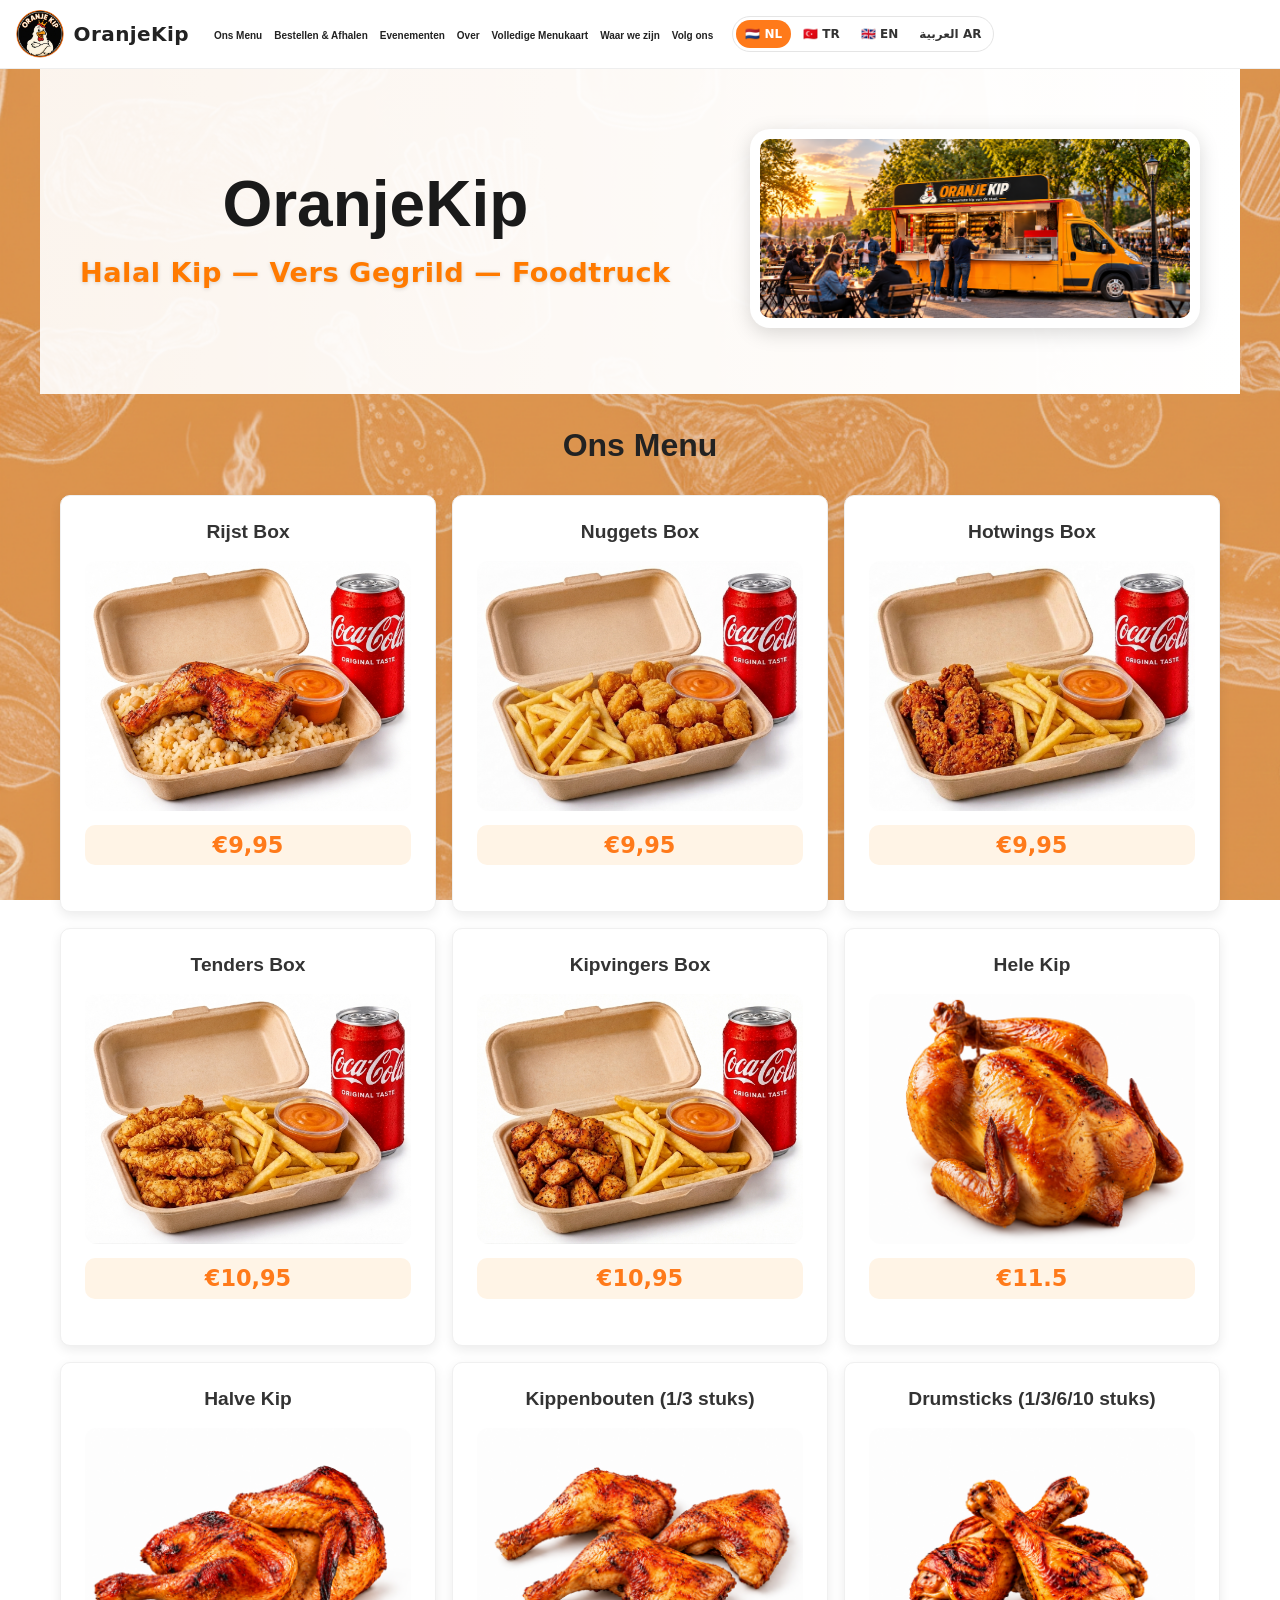
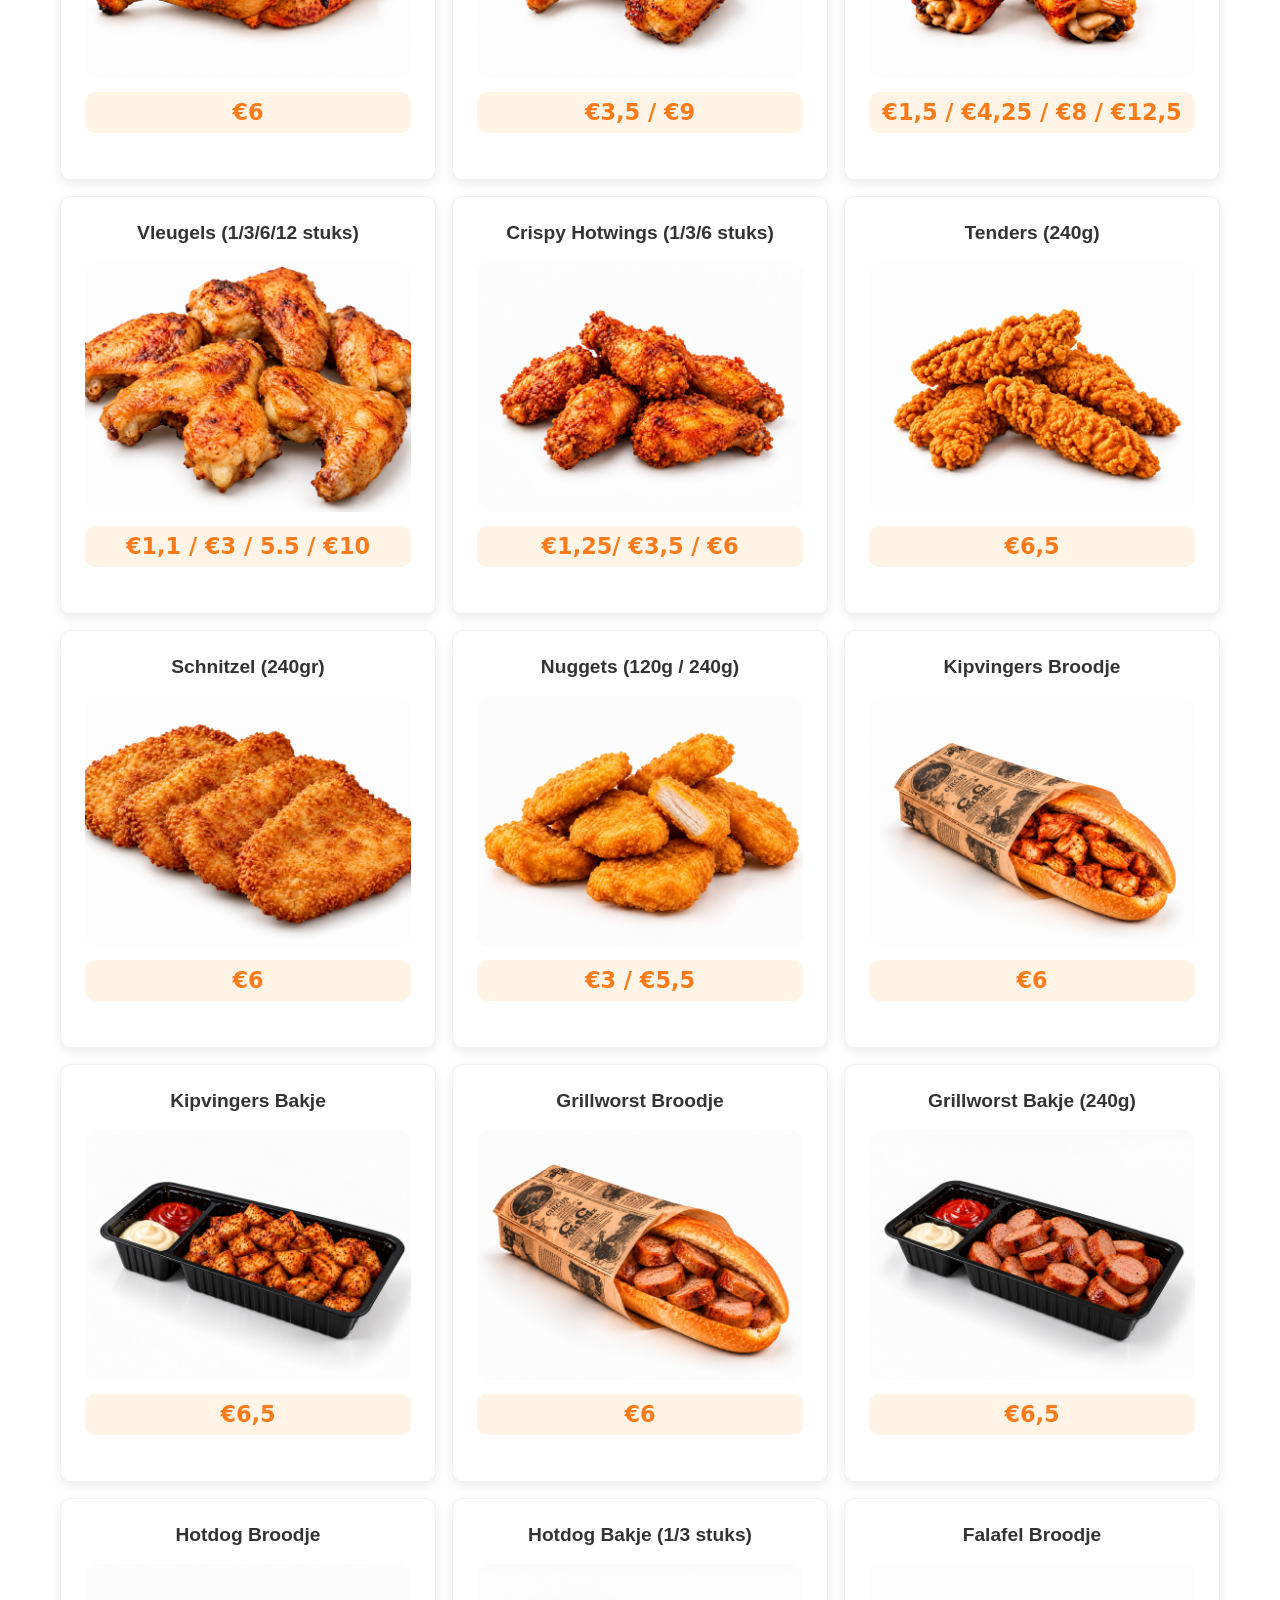
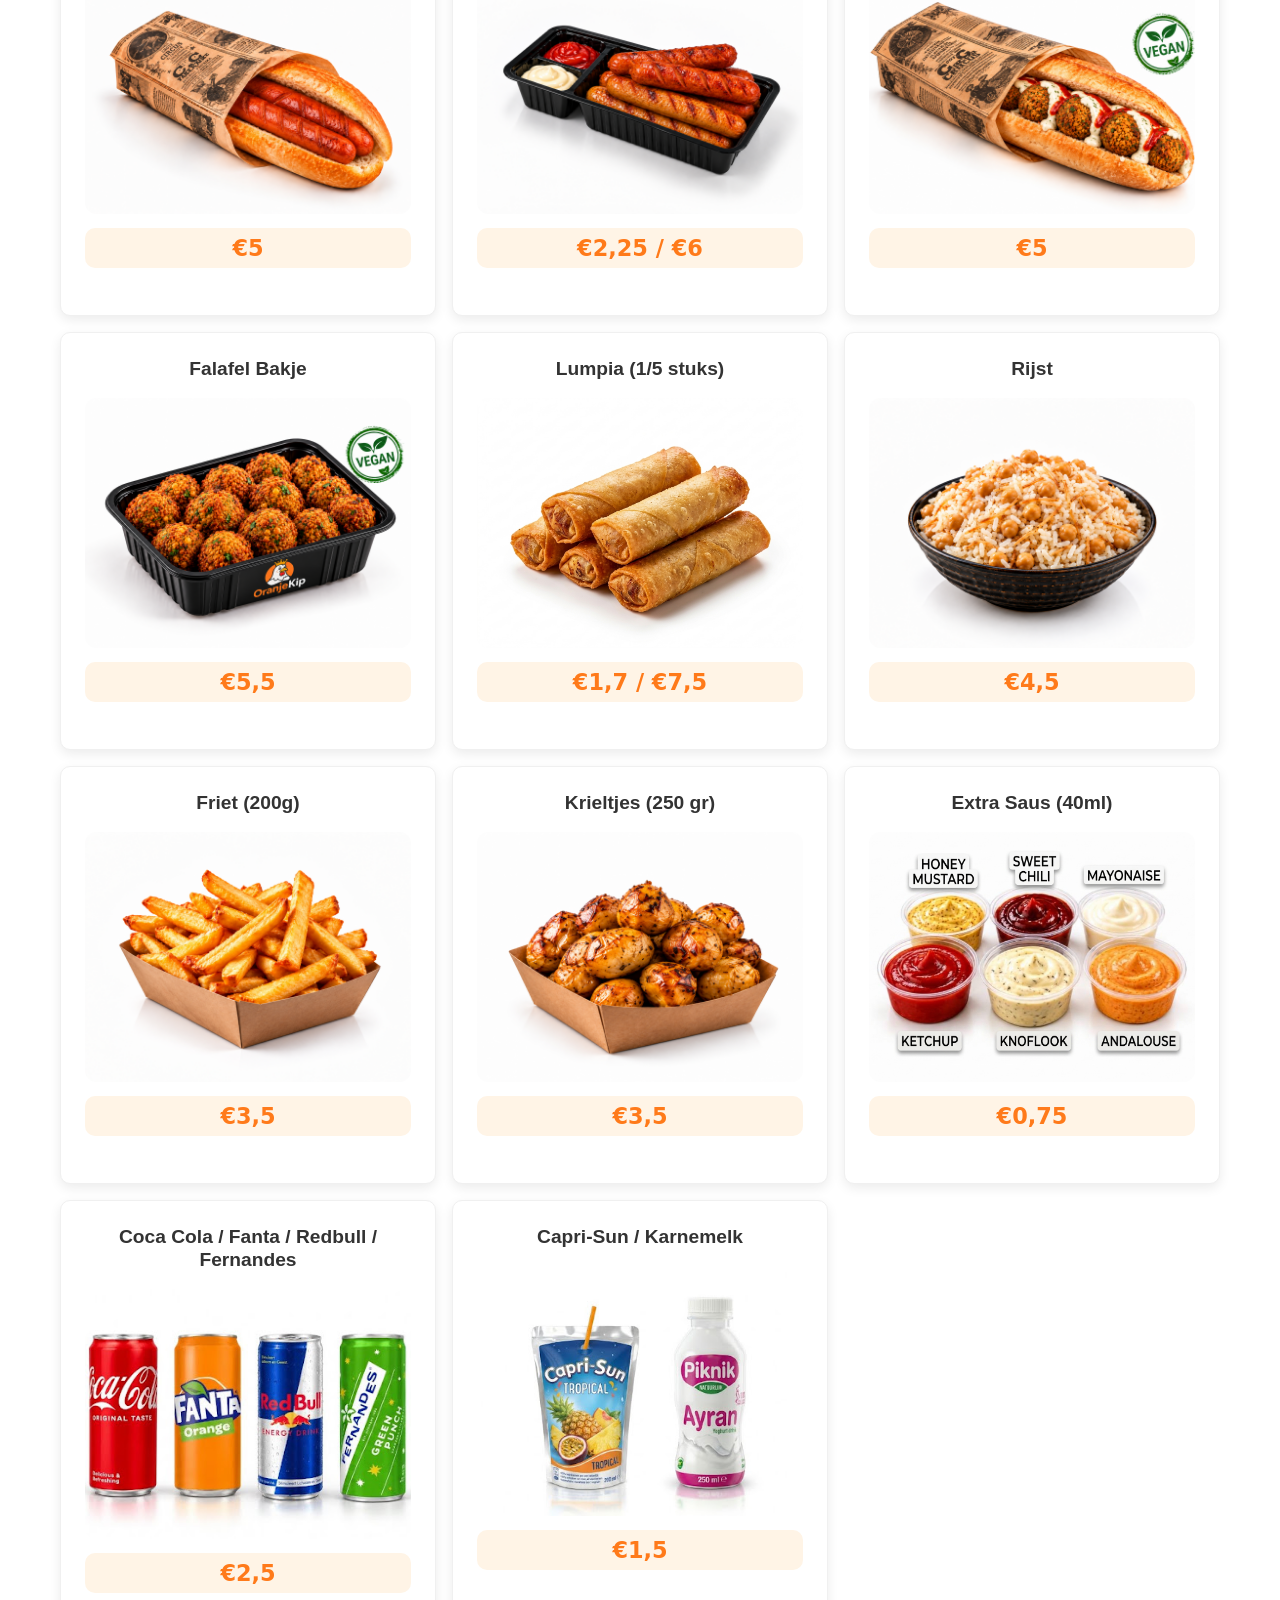
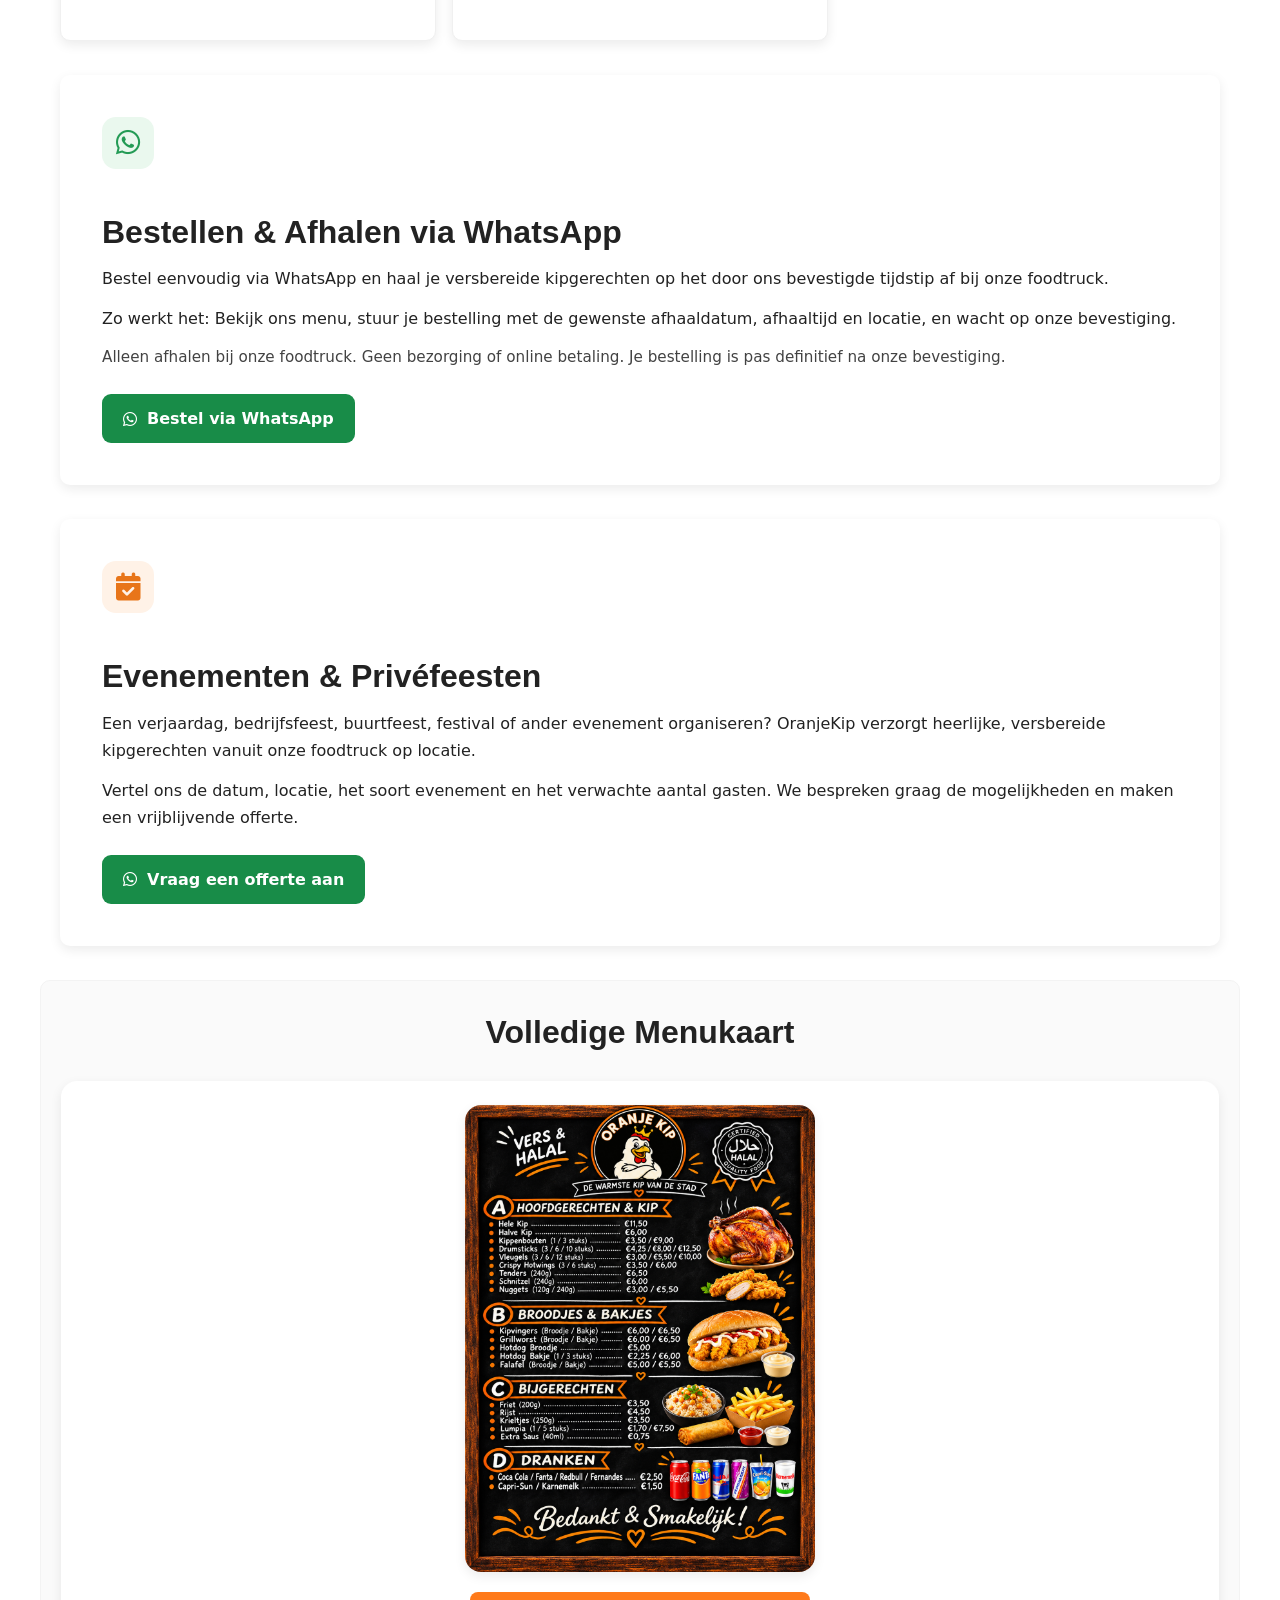
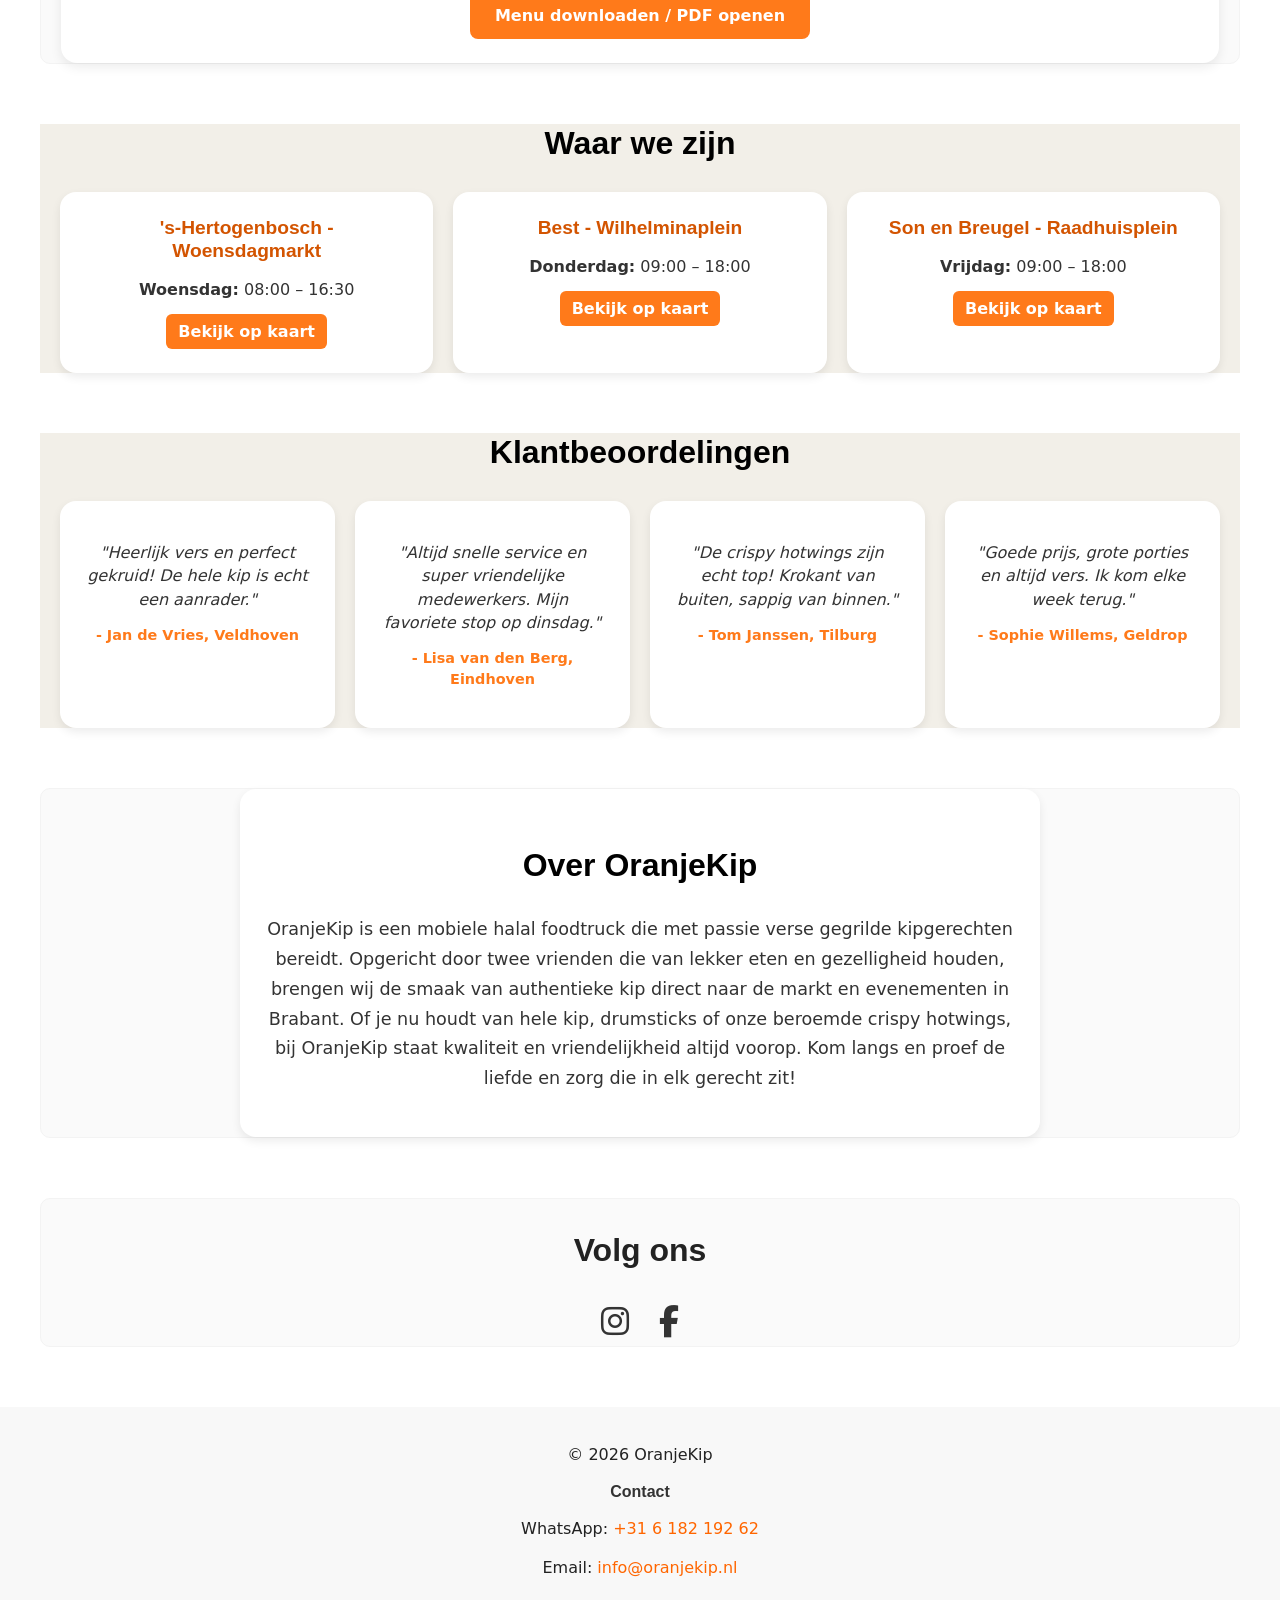
==== index.html @ 4f39d35a "up" ====
<!doctype html>
<html lang="nl">
<head>
  <meta charset="utf-8" />
  <meta name="viewport" content="width=device-width, initial-scale=1" />
  <title>Oranje Kip</title>
  <link id="site-favicon" rel="icon" type="image/png" href="/images/favicon-oranjekip.png" />
  <meta name="description" content="OranjeKip — mobiele halal foodtruck met vers gegrilde kipgerechten." />
  <link rel="stylesheet" href="style.css">
  <link rel="stylesheet" href="https://cdnjs.cloudflare.com/ajax/libs/font-awesome/6.5.0/css/all.min.css" crossorigin="anonymous" referrerpolicy="no-referrer" />
</head>
<body>
<div id="preview-banner" class="preview-banner" hidden></div>

<header class="site-header">
  <div class="container header-inner">
    <a class="brand" href="/">
      <img id="site-logo" src="/images/logo-oranjekip-new.png" alt="OranjeKip logo" class="brand-image">
      <span class="brand-text">OranjeKip</span>
    </a>
    <div class="header-actions"><div class="language-switcher" role="group" aria-label="Website language"><button type="button" data-lang="nl" aria-pressed="true">🇳🇱 NL</button><button type="button" data-lang="tr">🇹🇷 TR</button><button type="button" data-lang="en">🇬🇧 EN</button><button type="button" data-lang="ar">العربية AR</button></div><button id="nav-toggle" class="nav-toggle" aria-expanded="false" aria-controls="main-nav">Menu</button>
    <nav id="main-nav" class="main-nav" aria-label="Hoofdnavigatie">
      <ul>
        <li><a href="#menu">Ons Menu</a></li>
        <li><a href="#bestellen">Bestellen & Afhalen</a></li>
        <li><a href="#evenementen">Evenementen</a></li>
        <li><a href="#about">Over</a></li>
        <li><a href="#fullmenu">Volledige Menukaart</a></li>
        <li><a href="#locations">Waar we zijn</a></li>
        <li><a href="#follow">Volg ons</a></li>
      </ul>
    </nav></div>
  </div>
</header>

<main>
<section class="hero">
  <div class="hero-content">
    <h1 id="hero-title">OranjeKip</h1>
    <p id="hero-tagline" class="tagline">Halal Kip — Vers Gegrild — Foodtruck</p>
  </div>
  <div class="hero-image">
    <img id="hero-image" src="images/Banner.jpg" alt="OranjeKip foodtruck">
  </div>
</section>

<section id="menu" class="container menu-section">
  <h2>Ons Menu</h2>
  <ul id="product-grid" class="menu-grid"></ul>
</section>

<section id="bestellen" class="container service-section">
  <div class="service-card card">
    <img id="order-service-image" class="service-image" alt="Bestellen en afhalen" hidden>
    <div class="service-content"><div class="service-icon"><i class="fab fa-whatsapp" aria-hidden="true"></i></div><h2 id="order-title">Bestellen & Afhalen via WhatsApp</h2>
      <p id="order-description"></p>
      <p id="order-instructions"></p>
      <p id="order-note" class="service-note"></p>
      <a id="whatsapp-order" class="service-button whatsapp-button" href="https://wa.me/31618219262" target="_blank" rel="noopener noreferrer"><i class="fab fa-whatsapp" aria-hidden="true"></i> <span id="order-button-label">Bestel via WhatsApp</span></a>
    </div>
  </div>
</section>
<section id="evenementen" class="container service-section">
  <div class="service-card card">
    <img id="event-service-image" class="service-image" alt="Evenementen en privéfeesten" hidden>
    <div class="service-content"><div class="service-icon"><i class="fas fa-calendar-check" aria-hidden="true"></i></div><h2 id="event-title">Evenementen & Privéfeesten</h2>
      <p id="event-description"></p>
      <p id="event-details"></p>
      <a id="whatsapp-event" class="service-button whatsapp-button" href="https://wa.me/31618219262" target="_blank" rel="noopener noreferrer"><i class="fab fa-whatsapp" aria-hidden="true"></i> <span id="event-button-label">Vraag een offerte aan</span></a>
    </div>
  </div>
</section>

<section id="fullmenu" class="container fullmenu-section">
  <h2>Volledige Menukaart</h2>
  <div class="menu-content card">
    <img id="menu-image" src="images/OranjeKip Menu.png" alt="OranjeKip Menu">
    <a id="menu-pdf" href="docs/menu-oranjekip.pdf" target="_blank" class="download-btn">Menu downloaden / PDF openen</a>
  </div>
</section>

<section id="locations" class="container locations-section">
  <h2>Waar we zijn</h2>
  <div id="locations-grid" class="locations-grid"></div>
</section>

<section id="testimonials" class="container testimonials-section">
  <h2>Klantbeoordelingen</h2>
  <div id="testimonials-grid" class="testimonials-grid"></div>
</section>

<section id="about" class="container about-section">
  <div class="about-card card">
    <h2 id="about-title">Over OranjeKip</h2>
    <p id="about-text"></p>
  </div>
</section>

<section id="follow" class="container follow-section">
  <h2>Volg ons</h2>
  <div class="social-icons">
    <a id="instagram-link" href="#" target="_blank" rel="noopener" class="social-icon instagram" aria-label="Instagram"><i class="fab fa-instagram"></i></a>
    <a id="facebook-link" href="#" target="_blank" rel="noopener" class="social-icon facebook" aria-label="Facebook"><i class="fab fa-facebook-f"></i></a>
  </div>
</section>
</main>

<footer class="site-footer">
  <div class="container footer-inner">
    <p>© <span id="year"></span> OranjeKip</p>
    <div class="footer-contact">
      <h3>Contact</h3>
      <p>WhatsApp: <a id="whatsapp-contact" href="https://wa.me/31618219262" target="_blank" rel="noopener noreferrer">+31 6 182 192 62</a></p>
      <p>Email: <a id="email-link" href="mailto:oranjekip.nl@gmail.com">oranjekip.nl@gmail.com</a></p>
    </div>
  </div>
</footer>

<script>
const DATA_PATH = "data/";
let activeLanguage = "nl";
let translations = {};
let currentData = null;
function translated(value) {
  if (activeLanguage === "nl") return value;
  return translations.dictionary?.[String(value)] || value;
}
async function changeLanguage(language) {
  if (!["nl", "tr", "en", "ar"].includes(language)) return;
  try {
    const next = language === "nl" ? {} : await loadJSON(`lang-${language}.json`);
    translations = next;
    activeLanguage = language;
    document.documentElement.lang = language;
    document.documentElement.dir = language === "ar" ? "rtl" : "ltr";
    document.querySelectorAll("[data-lang]").forEach(b => {
      b.setAttribute("aria-pressed", String(b.dataset.lang === language));
    });
    localStorage.setItem("oranjekip-language", language);
    if (currentData) renderAll();
  } catch (error) { console.error("Language file could not be loaded:", error); }
}
function renderAll() {
  if (!currentData) return;
  const {productsData, locationsData, testimonialsData, site, order, event} = currentData;
  renderProducts(productsData.items || productsData);
  renderLocations(locationsData.items || locationsData);
  renderTestimonials(testimonialsData.items || testimonialsData);
  renderSite(site, order, event);
  document.querySelectorAll(".main-nav a").forEach((a, i) => {
    a.textContent = (translations.nav || ["Ons Menu", "Bestellen & Afhalen", "Evenementen", "Over", "Volledige Menukaart", "Waar we zijn", "Volg ons"])[i];
  });
  const ids = ["#menu h2", "#fullmenu h2", "#locations h2", "#testimonials h2", "#follow h2", ".footer-contact h3", "#menu-pdf"];
  const dutch = ["Ons Menu", "Volledige Menukaart", "Waar we zijn", "Klantbeoordelingen", "Volg ons", "Contact", "Menu downloaden / PDF openen"];
  ids.forEach((selector, i) => { const el = document.querySelector(selector); if (el) el.textContent = (translations.sections || dutch)[i]; });
  document.getElementById("nav-toggle").textContent = (translations.sections || dutch)[8] || "Menu";
}
document.querySelectorAll("[data-lang]").forEach(b => b.addEventListener("click", () => changeLanguage(b.dataset.lang)));


async function loadJSON(file) {
  const response = await fetch(DATA_PATH + file + "?v=" + Date.now());
  if (!response.ok) throw new Error("Kan " + file + " niet laden");
  return response.json();
}

function renderProducts(products) {
  const grid = document.getElementById("product-grid");
  grid.innerHTML = "";
  products.filter(p => p.active !== false).forEach(product => {
    const item = document.createElement("li");
    item.className = "menu-item card";
    item.innerHTML = `
      <h3>${escapeHtml(translated(product.name))}</h3>
      <img src="${escapeAttr(product.image)}" alt="${escapeAttr(translated(product.name))}" loading="lazy">
      <p class="price">${escapeHtml(product.price)}</p>`;
    grid.appendChild(item);
  });
}

function renderLocations(locations) {
  const grid = document.getElementById("locations-grid");
  grid.innerHTML = "";
  locations.filter(l => l.active !== false).forEach(location => {
    const card = document.createElement("div");
    card.className = "location-card card";
    card.innerHTML = `
      <h3>${escapeHtml(location.name)}</h3>
      <p><strong>${escapeHtml(translated(location.day))}:</strong> ${escapeHtml(location.hours)}</p>
      ${location.map ? `<a href="${escapeAttr(location.map)}" target="_blank" rel="noopener">${escapeHtml(translated("Bekijk op kaart"))}</a>` : ""}`;
    grid.appendChild(card);
  });
}

function renderTestimonials(items) {
  const grid = document.getElementById("testimonials-grid");
  grid.innerHTML = "";
  items.filter(t => t.active !== false).forEach(item => {
    const card = document.createElement("div");
    card.className = "testimonial-card card";
    card.innerHTML = `
      <p class="testimonial-text">"${escapeHtml(translated(item.text))}"</p>
      <p class="testimonial-author">- ${escapeHtml(item.author)}</p>`;
    grid.appendChild(card);
  });
}

function renderService(data, prefix, sectionId) {
  const section = document.getElementById(sectionId);
  section.hidden = data.enabled === false;
  for (const field of ["title", "description", "buttonLabel"]) {
    const element = document.getElementById(prefix + "-" + (field === "buttonLabel" ? "button-label" : field));
    if (element) element.textContent = translated(data[field] || "");
  }
  const secondary = document.getElementById(prefix + (prefix === "order" ? "-instructions" : "-details"));
  secondary.textContent = translated(data[prefix === "order" ? "instructions" : "details"] || "");
  if (prefix === "order") document.getElementById("order-note").textContent = translated(data.note || "");
  const img = document.getElementById(prefix + "-service-image");
  if (data.image) { img.src = data.image; img.hidden = false; img.parentElement.classList.add("has-image"); }
  else { img.removeAttribute("src"); img.hidden = true; img.parentElement.classList.remove("has-image"); }
}

function renderSite(site, order, event) {
  renderService(order, "order", "bestellen");
  renderService(event, "event", "evenementen");
  // Branding is managed from Decap CMS (data/site.json).
  const logo = document.getElementById("site-logo");
  logo.src = site.logoImage || "/images/logo-oranjekip-new.png";
  const favicon = document.getElementById("site-favicon");
  favicon.href = site.faviconImage || "/images/favicon-oranjekip.png";
  document.getElementById("hero-title").textContent = site.heroTitle || "";
  document.getElementById("hero-tagline").textContent = translated(site.tagline || "");
  document.getElementById("hero-image").src = site.heroImage || "";
  document.getElementById("menu-image").src = site.menuImage || "";
  document.getElementById("menu-pdf").href = site.menuPdf || "#";
  document.getElementById("about-title").textContent = translated(site.aboutTitle || "");
  document.getElementById("about-text").textContent = translated(site.aboutText || "");
  document.getElementById("instagram-link").href = site.instagram || "#";
  document.getElementById("facebook-link").href = site.facebook || "#";

  const phone = String(site.whatsappNumber || "+31 6 182 192 62");
  const digits = phone.replace(/\D/g, "");
  const waBase = "https://wa.me/" + digits;
  const orderMessage = order.whatsappMessage || "Hallo OranjeKip! Ik wil graag een bestelling plaatsen.";
  const eventMessage = event.whatsappMessage || "Hallo OranjeKip! Ik wil graag een offerte aanvragen.";
  document.getElementById("whatsapp-order").href = waBase + "?text=" + encodeURIComponent(translated(orderMessage));
  document.getElementById("whatsapp-event").href = waBase + "?text=" + encodeURIComponent(translated(eventMessage));
  const contact = document.getElementById("whatsapp-contact");
  contact.href = waBase;
  contact.textContent = phone;

  const email = site.email || "";
  const emailLink = document.getElementById("email-link");
  emailLink.textContent = email;
  emailLink.href = "mailto:" + email;

  const banner = document.getElementById("preview-banner");
  banner.hidden = !site.previewBanner;
  if (site.previewBanner) {
    banner.innerHTML =
      `<strong>${escapeHtml(activeLanguage === "nl" ? (site.previewTitle || "") : (translations.preview?.previewTitle || site.previewTitle || ""))}</strong><br>` +
      `${escapeHtml(activeLanguage === "nl" ? (site.previewText || "") : (translations.preview?.previewText || site.previewText || ""))}<br>` +
      `<span class="no-orders">${escapeHtml(activeLanguage === "nl" ? (site.previewOrders || "") : (translations.preview?.previewOrders || site.previewOrders || ""))}</span>`;
  }
}

function escapeHtml(value) {
  return String(value ?? "").replace(/[&<>"']/g, c => ({
    "&":"&amp;","<":"&lt;",">":"&gt;",'"':"&quot;","'":"&#039;"
  }[c]));
}
function escapeAttr(value) { return escapeHtml(value); }

async function initSite() {
  document.getElementById("year").textContent = new Date().getFullYear();
  try {
    const [productsData, locationsData, testimonialsData, site, order, event] = await Promise.all([
      loadJSON("products.json"),
      loadJSON("locations.json"),
      loadJSON("testimonials.json"),
      loadJSON("site.json"),
      loadJSON("order.json"),
      loadJSON("events.json")
    ]);
    currentData = {productsData, locationsData, testimonialsData, site, order, event};
    await changeLanguage(localStorage.getItem("oranjekip-language") || "nl");
  } catch (error) {
    console.error(error);
    document.getElementById("product-grid").innerHTML =
      '<li class="card">Website-inhoud kon tijdelijk niet worden geladen.</li>';
  }
}

const btn = document.getElementById("nav-toggle");
const nav = document.getElementById("main-nav");
btn.addEventListener("click", () => {
  const expanded = btn.getAttribute("aria-expanded") === "true";
  btn.setAttribute("aria-expanded", String(!expanded));
  nav.classList.toggle("open");
});
nav.querySelectorAll("a").forEach(link => {
  link.addEventListener("click", () => {
    if (window.innerWidth <= 600) {
      btn.setAttribute("aria-expanded", "false");
      nav.classList.remove("open");
    }
  });
});

initSite();
</script>
</body>
</html>
---- style.css ----
:root {
  --container-w: 1100px;
  --accent: #ff7a1a;
  --text: #222;
  --muted: #666;
  --bg: #fff;
  --radius: 10px;
  --gap: 1.25rem;
  font-size: 16px;
}

/* Genel Ayarlar */
* { box-sizing: border-box; }
html, body { height: 100%; margin: 0; }
body {
  font-family: Inter, system-ui, -apple-system, "Segoe UI", Roboto, "Helvetica Neue", Arial;
  color: var(--text);
  line-height: 1.45;
  -webkit-font-smoothing: antialiased;
  -moz-osx-font-smoothing: grayscale;

  background-image: url("images/background.png");
  background-repeat: repeat;
  background-size: cover;
  background-attachment: fixed;
}

/* Container */
.container {
  width: calc(100% - 2rem);
  max-width: var(--container-w);
  margin: 0 auto;
  padding: 1rem;
}

/* Header */
.site-header {
  border-bottom: 1px solid #eee;
  background: linear-gradient(180deg, #fff, #fff);
  position: sticky;
  top: 0;
  z-index: 30;
}

.header-inner {
  display: flex;
  align-items: center;
  justify-content: space-between;
  gap: 1rem;
  padding: 0.5rem 0;
}

.brand {
  display: flex;
  align-items: center;
  gap: 0.6rem;
  text-decoration: none;
  color: inherit;
}

.brand-image {
  width: 48px;
  height: 48px;
  object-fit: contain;
  border-radius: 50%;
  flex-shrink: 0;
}

.brand-text {
  font-weight: 700;
  font-size: 1.25rem;
  letter-spacing: 0.4px;
}

.nav-toggle {
  display: none;
  background: none;
  border: 1px solid #ddd;
  padding: 0.4rem 0.6rem;
  border-radius: 8px;
  cursor: pointer;
}

/* Navigation */
.main-nav ul {
  display: flex;
  list-style: none;
  gap: 1rem;
  margin: 0;
  padding: 0;
}

.main-nav a {
  text-decoration: none;
  color: var(--text);
  padding: 0.35rem 0.5rem;
  border-radius: 6px;
  transition: background 0.15s;
}

.main-nav a:hover { background: #f6f6f6; }

/* Hero */
.hero {
  display: flex;
  align-items: center;
  gap: var(--gap);
  padding: 2rem 0;
}

.hero-left h1 { margin: 0; font-size: 2.2rem; }

.tagline { margin: 0.3rem 0; color: var(--muted); }

.hero-image img {
  width: 100%;
  height: auto;          /* Yüksekliği otomatik yap, orantılı büyüsün */
  max-height: 400px;     /* İsteğe göre maksimum yükseklik */
  object-fit: contain;    /* Resmi kırpmadan sığdır */
  object-position: center top; /* Üstten hizala */
  background: #fff;
  padding: 10px;
  border-radius: 12px;
  box-shadow: 0 6px 18px rgba(0,0,0,0.06);
}

/* Menu Grid */
.menu-section h2 { margin-top: 0; }

.menu-grid {
  display: grid;
  grid-template-columns: repeat(3,1fr);
  gap: 1rem;
  padding: 0;
  margin: 1rem 0;
  list-style: none;
}

.menu-item {
  background: #fff;
  border: 1px solid #f0f0f0;
  padding: 0.9rem;
  border-radius: var(--radius);
  min-height: 80px;
  display: flex;
  flex-direction: column;
  gap: 0.5rem;
}

.menu-item img {
  width: 100%;
  height: 250px;
  object-fit: cover;
  background: #fff;
  border-radius: 8px;
}

.price {
  font-size: 1.4rem;
  font-weight: 700;
  color: var(--accent);
  margin-top: 6px;
  display: inline-block;
  background: #fff4e6;
  padding: 4px 10px;
  border-radius: 10px;
}

/* About / Follow / Fullmenu */
.about-section, .follow-section, .fullmenu-section {
  margin: 1.25rem 0 2rem 0;
  padding: 0.9rem;
  background: #fafafa;
  border-radius: var(--radius);
  border: 1px solid #f3f3f3;
  text-align: center;
}

/* About Card */
.about-card {
  background-color: #ffffff;
  padding: 30px 25px;
  border-radius: 12px;
  max-width: 800px;
  box-shadow: 0 4px 15px rgba(0,0,0,0.1);
  margin: 0 auto;
}

.about-card h2 {
  font-size: 2rem;
  margin-bottom: 20px;
  color: #000;
}

.about-card p {
  font-size: 1.1rem;
  line-height: 1.7;
  color: #333;
}

/* Follow Section */
.social-icons {
  display: flex;
  justify-content: center;
  gap: 30px;
  margin-top: 10px;
}

.social-icon {
  font-size: 2rem;
  color: #333;
  transition: transform 0.2s, color 0.2s;
}

.social-icon:hover { transform: translateY(-5px); }

.social-icon.instagram:hover { color: #e4405f; }
.social-icon.facebook:hover { color: #1877f2; }

/* Full Menu */
.menu-content {
  display: flex;
  flex-direction: column;
  align-items: center;
  gap: 20px;
}

.menu-content img {
  max-width: 350px;
  width: 100%;
  border-radius: 10px;
}

.download-btn {
  display: inline-block;
  padding: 12px 25px;
  background-color: var(--accent);
  color: white;
  font-weight: 600;
  border-radius: 8px;
  text-decoration: none;
  transition: background-color 0.2s, transform 0.2s;
}

.download-btn:hover {
  background-color: #cf711f;
  transform: translateY(-3px);
}

/* Locations */
.locations-section {
  padding: 40px 20px;
  text-align: center;
  background-color: #fffaf0;
}

.locations-section h2 { font-size: 2rem; margin-bottom: 30px; color: #000; }

.locations-grid {
  display: grid;
  grid-template-columns: repeat(auto-fit, minmax(250px,1fr));
  gap: 20px;
}

.location-card {
  background: #fff4e6;
  border-radius: 12px;
  padding: 20px;
  box-shadow: 0 4px 10px rgba(0,0,0,0.1);
  transition: transform 0.2s, box-shadow 0.2s;
}

.location-card:hover {
  transform: translateY(-5px);
  box-shadow: 0 8px 15px rgba(0,0,0,0.2);
}

.location-card h3 { font-size: 1.2rem; margin-bottom: 10px; color: #d35400; }
.location-card p { font-size: 1rem; margin-bottom: 12px; color: #333; }
.location-card a {
  display: inline-block;
  padding: 6px 12px;
  background-color: var(--accent);
  color: white;
  text-decoration: none;
  border-radius: 6px;
  font-weight: 600;
  transition: background-color 0.2s;
}

.location-card a:hover { background-color: #cf711f; }

/* Testimonials */
.testimonials-section {
  padding: 40px 20px;
  background-color: #fff4e6;
  text-align: center;
}

.testimonials-section h2 { font-size: 2rem; margin-bottom: 30px; color: #000; }

.testimonials-grid {
  display: grid;
  grid-template-columns: repeat(auto-fit, minmax(250px,1fr));
  gap: 20px;
}

.testimonial-card {
  background-color: #fff;
  border-radius: 12px;
  padding: 20px;
  box-shadow: 0 4px 10px rgba(0,0,0,0.1);
  transition: transform 0.2s, box-shadow 0.2s;
}

.testimonial-card:hover {
  transform: translateY(-5px);
  box-shadow: 0 8px 15px rgba(0,0,0,0.2);
}

.testimonial-text { font-size: 1rem; margin-bottom: 12px; color: #333; font-style: italic; }
.testimonial-author { font-size: 0.9rem; color: var(--accent); font-weight: 600; }

/* Responsive */
@media (max-width: 900px) {
  .menu-grid { grid-template-columns: repeat(2,1fr); }
  .hero { flex-direction: column-reverse; align-items: flex-start; }
  .hero-image img { max-width: 100%; }
}

@media (max-width: 600px) {
  .menu-grid { grid-template-columns: 1fr; }
  .nav-toggle { display: block; }
  .main-nav {
    position: absolute;
    top: 66px;
    right: 0;
    background: #fff;
    border: 1px solid #eee;
    padding: 0.5rem;
    border-radius: 8px;
    display: none;
    min-width: 180px;
  }
  .main-nav.open { display: block; }
  .main-nav ul { flex-direction: column; gap: 0.25rem; }
}

/* Tüm ana bölümleri hizalamak için */
.container {
  max-width: 1200px;      /* Sayfa genişliği sınırı */
  margin: 0 auto;          /* Ortala */
  padding: 0 20px;         /* Sol ve sağ boşluk */
  box-sizing: border-box;  /* Padding toplam genişliği etkilemez */
}

/* Bölümlerin dikey boşlukları */
section {
  padding-top: 60px;
  padding-bottom: 60px;
}

/* Menü, full menu, about, follow bölümleri için özel hizalama */
.menu-section, 
.fullmenu-section, 
.about-section, 
.follow-section,
.locations-section,
.testimonials-section {
  text-align: center;      /* İçerikleri ortala */
}

/* VOLLEDIGE MENU - Kart standardizasyonu */
.fullmenu-section .menu-content img {
  border-radius: 16px;       /* Smooth kenarlar */
}

/* WAAR WE ZIJN - Lokasyon kartları */
.locations-section .location-card {
  background: #fff;
  padding: 20px;
  border-radius: 16px;       /* Aynı smooth köşe */
  box-shadow: 0 4px 10px rgba(0,0,0,0.08);
}

/* TESTIMONIALS - Kartlar */
.testimonials-section .testimonial-card {
  background: #fff;
  padding: 20px;
  border-radius: 16px;       /* Smooth kenarlar */
  box-shadow: 0 4px 10px rgba(0,0,0,0.08);
}

/* ABOUT bölümünün kartı */
.about-section .about-card {
  background: #fff;
  padding: 25px;
  border-radius: 16px;       /* Smooth kenarlar */
  box-shadow: 0 4px 10px rgba(0,0,0,0.08);
}

/* ============================
   GLOBAL CARD + SECTION STYLE
   ============================ */

/* Tüm kartlarda tek standard: smooth + shadow + dengeli padding */
.card,
.menu-item,
.location-card,
.testimonial-card,
.about-card {
  background: #fff;
  padding: 24px;
  border-radius: var(--radius);     /* root: 10px */
  box-shadow: 0 4px 12px rgba(0,0,0,0.08);
  transition: transform 0.2s, box-shadow 0.2s;
}

/* Hover standardı */
.card:hover,
.menu-item:hover,
.location-card:hover,
.testimonial-card:hover,
.about-card:hover {
  transform: translateY(-4px);
  box-shadow: 0 8px 20px rgba(0,0,0,0.12);
}

/* Section spacing: daha profesyonel dikey boşluk */
section {
  padding: 80px 0;   /* Uniform spacing */
  text-align: center;
}

/* Özellikle bitişik duran alanlar için ekstra düzenleme */
.about-section,
.follow-section,
.fullmenu-section,
.locations-section,
.testimonials-section {
  margin-bottom: 60px;
}

/* ============================
   ABOUT SECTION
   ============================ */

.about-card {
  max-width: 800px;
  margin: 0 auto;
}

/* ============================
   FULL MENU IMAGE
   ============================ */

.fullmenu-section .menu-content img {
  border-radius: var(--radius);
  box-shadow: 0 4px 12px rgba(0,0,0,0.08);
}

/* ============================
   LOCATION CARDS
   ============================ */

.locations-section .location-card {
  background: #fff;
  padding: 24px;
  border-radius: var(--radius);
}

/* ============================
   TESTIMONIALS CARDS
   ============================ */

.testimonials-section .testimonial-card {
  border-radius: var(--radius);
  padding: 24px;
}

/* ============================
   MENU GRID -> Kart uyumu
   ============================ */

.menu-item {
  border: 1px solid #f0f0f0;
}

.menu-item img {
  border-radius: var(--radius);
}

/* ============================
   UNIVERSAL LAYOUT UNIFIER
   ============================ */

.card img,
.location-card img,
.testimonial-card img,
.menu-item img,
.fullmenu-section img {
  border-radius: var(--radius);
}

/* GLOBAL HEADING STYLES */
h1, h2, h3 {
  font-family: 'Arial', sans-serif;
  font-weight: 700;
  color: #222;
  margin: 0 0 15px 0;
  line-height: 1.2;
}

/* Section titles (Volledige Menukaart, Waar we zijn, Over OranjeKip, Klantbeoordelingen, Volg ons) */
h2 {
  font-size: 2rem;        /* Tutarlı büyüklük */
  text-align: center;      /* Tüm section başlıkları ortalı */
  margin-bottom: 30px;     /* Bölümler arası ferah boşluk */
}

/* Item titles such as “Hele Kip”, “Friet”, “Kippensoep” */
h3 {
  font-size: 1.2rem;
  color: #333;
  margin-bottom: 10px;
  text-align: center;      /* Menü ürünlerinde ortalama */
}

/* HERO başlığı ayrı ve büyük görünmesi için */
.hero-left h1 {
  font-size: 3rem;
  margin-bottom: 10px;
}

section {
  padding-top: 50px;
  padding-bottom: 50px;
}

/* GLOBAL CARD STANDARDIZATION — TÜM KARTLAR SMOOTH */
.location-card,
.testimonial-card,
.about-card,
.menu-content img,
.menu-item img {
    border-radius: 16px !important;
}

/* Kart kapsayıcıları için arka plan + box shadow */
.location-card,
.testimonial-card,
.about-card {
    background: #fff;
    padding: 20px;
    box-shadow: 0 4px 10px rgba(0,0,0,0.08);
}

/* Menü ürünlerinin görselleri daha estetik dursun */
.menu-item img {
    border-radius: 12px !important;
}

/* PDF kartı */
.fullmenu-section .menu-content {
    border-radius: 16px !important;
    overflow: hidden;
}

.locations-section {
  background-color: #fffaf0;
}

.testimonials-section {
  background-color: #fff4e6;
}

.locations-section,
.testimonials-section {
  background: #f2efe8; /* Daha koyu, kart köşeleri belirgin olur */
}

/* HERO SECTION */
.hero {
    display: flex;
    align-items: center;
    justify-content: space-between;
    padding: 60px 40px;
    max-width: 1200px;
    margin: 0 auto; /* Ortala */
    gap: 40px;
}

.hero-content h1 {
    font-size: 3rem;
    margin-bottom: 10px;
}

.hero .tagline {
    font-size: 1.4rem;
    font-weight: 500;
    color: #e68200;
}

.hero-image img {
    width: 100%;
    max-width: 450px;
    border-radius: 20px;
    box-shadow: 0 5px 20px rgba(0,0,0,0.15);
    object-fit: cover;
}

/* MOBIL AYARLAR (zaten %60 trafiğin buradan gelir) */
@media (max-width: 768px) {
    .hero {
        flex-direction: column;
        text-align: center;
    }
    .hero-image img {
        max-width: 350px;
    }
}

.hero-content h1 {
    font-size: 4rem;    /* Büyük, premium başlık */
    font-weight: 700;
    color: #1a1a1a;     /* Koyu gri – siyah değil → premium görünüm */
    margin-bottom: 10px;
}

.hero .tagline {
    font-size: 1.7rem;      /* Eskinin en az 2 katı */
    font-weight: 600;
    color: #ff7a00;         /* Daha koyu ve görünür turuncu */
    letter-spacing: 0.5px;  /* Daha modern */
}

.hero .tagline {
    text-shadow: 0 1px 4px rgba(0,0,0,0.15);
}

.hero {
    background: linear-gradient(
        to right,
        rgba(255,255,255,0.9),
        rgba(255,255,255,1)
    );
}

/* NAVIGATION LINKS */
.main-nav a {
    text-decoration: none;
    color: var(--text);
    font-weight: 700;           /* Kalın ve güçlü */
    font-family: 'Arial', sans-serif;  /* Daha modern görünüm */
    font-size: 1.1rem;
    letter-spacing: 1px;        /* Harf aralığını artır */
    text-transform: uppercase;   /* Büyük harf */
    padding: 0.5rem 0.8rem;
    border-radius: 8px;
    transition: all 0.3s ease;  /* Smooth hover */
    position: relative;
}

/* Hover efekti: alt çizgi animasyonu ve renk değişimi */
.main-nav a::after {
    content: '';
    display: block;
    height: 3px;
    width: 0;
    background: var(--accent);
    transition: width 0.3s ease;
    position: absolute;
    bottom: -5px;
    left: 0;
    border-radius: 2px;
}

.main-nav a:hover::after {
    width: 100%;
}

.main-nav a:hover {
    color: var(--accent);
    transform: translateY(-2px); /* Hafif yukarı hareket */
}

/* Tüm section başlıkları için üst boşluk */
section h2 {
    margin-top: 2rem !important;  /* Önceki marginleri geçersiz kılar */
    margin-bottom: 30px;
}

/* Tüm ana başlıklar için üst boşluk */
#menu h2,
#locations h2,
#testimonials h2,
#about h2,
#follow h2,
#fullmenu h2 {
    margin-top: 2rem;
    margin-bottom: 30px;
}

.site-footer {
    text-align: center;
    padding: 20px 0;
    background: #f8f8f8;
    margin-top: 40px;
}

.footer-contact h3 {
    margin-bottom: 6px;
    font-size: 16px;
}

.footer-contact a {
    color: #ff6600;
    text-decoration: none;
}

.footer-contact a:hover {
    text-decoration: underline;
}

.hero-rotisserie {
    width: 100%;
    max-height: 325px;
    overflow: hidden;
}

.hero-rotisserie img {
    width: 100%;
    height: 100%;
    object-fit: cover;
    display: block;
    border-bottom: 6px solid #ff6600;
}

.preview-banner {
  background-color: #ffcc00;
  color: #000;
  text-align: center;
  padding: 12px 16px;
  font-size: 20px;
  font-weight: 500;
  position: sticky;
  top: 0;
  z-index: 9999;
  line-height: 1.4;
}

.preview-banner strong {
  font-weight: 700;
}

.preview-banner .no-orders {
  display: inline-block;
  margin-top: 4px;
  font-weight: 700;
  color: #c00000;
}

/* WhatsApp bestellen en evenementen */
.service-section { margin-top: 34px; margin-bottom: 34px; scroll-margin-top: 95px; }
.service-card { display: grid; grid-template-columns: 66px minmax(0, 1fr); gap: 22px; padding: 30px; align-items: start; }
.service-card h2 { margin-top: 0; }
.service-card p { line-height: 1.65; }
.service-icon { font-size: 40px; color: #249b55; text-align: center; padding-top: 5px; }
.service-note { font-size: .95rem; opacity: .85; }
.service-button { display: inline-flex; gap: 10px; align-items: center; justify-content: center; background: #188c48; color: white !important; padding: 13px 21px; border-radius: 9px; font-weight: 700; text-decoration: none; margin-top: 10px; transition: background .2s ease; }
.service-button:hover, .service-button:focus-visible { background: #106b36; }
@media (max-width: 600px) { .service-card { grid-template-columns: 1fr; padding: 22px; gap: 8px; } .service-icon { text-align: left; } .service-button { width: 100%; } }

/* CMS-managed service sections */
.service-section[hidden], .service-image[hidden] { display: none !important; }
.service-image { width: min(100%, 330px); height: auto; max-height: 260px; object-fit: cover; border-radius: 12px; align-self: center; }
.service-card p { white-space: pre-line; }


/* Service cards: CMS images must never force text into the 66px icon column.
   The original 2-column grid had THREE children (image, icon, text), so the
   text was automatically placed into the narrow first column of row two. */
#bestellen .service-card, #evenementen .service-card {
  display: grid;
  grid-template-columns: minmax(0, 1fr);
  gap: 24px;
  align-items: center;
  text-align: left;
  padding: clamp(22px, 4vw, 42px);
  width: 100%;
  min-width: 0;
}
#bestellen .service-card.has-image, #evenementen .service-card.has-image {
  grid-template-columns: minmax(0, 0.9fr) minmax(0, 1.1fr);
}
#bestellen .service-content, #evenementen .service-content {
  min-width: 0;
  width: 100%;
  overflow-wrap: break-word;
}
#bestellen .service-image, #evenementen .service-image {
  display: block;
  width: 100%;
  max-width: 100%;
  height: auto;
  max-height: 370px;
  aspect-ratio: 4 / 3;
  object-fit: cover;
  border-radius: 16px;
}
#bestellen .service-image[hidden], #evenementen .service-image[hidden] { display: none !important; }
#bestellen .service-icon, #evenementen .service-icon {
  display: inline-flex;
  align-items: center;
  justify-content: center;
  font-size: 28px;
  width: 52px;
  height: 52px;
  background: #eaf8ee;
  border-radius: 14px;
  padding: 0;
  margin-bottom: 12px;
}
#evenementen .service-icon { color: #e87519; background: #fff2e7; }
#bestellen .service-content h2, #evenementen .service-content h2 {
  margin: 0 0 14px;
  line-height: 1.2;
  font-size: clamp(1.45rem, 2.5vw, 2rem);
  text-align: left;
}
#bestellen .service-content p, #evenementen .service-content p {
  margin: 0 0 13px;
  line-height: 1.7;
  white-space: pre-line;
}
#bestellen .service-button, #evenementen .service-button {
  width: auto;
  max-width: 100%;
  min-width: 180px;
  text-align: center;
  white-space: normal;
}
@media (max-width: 720px) {
  #bestellen .service-card.has-image, #evenementen .service-card.has-image {
    grid-template-columns: minmax(0, 1fr);
  }
  #bestellen .service-image, #evenementen .service-image { max-height: 300px; }
  #bestellen .service-button, #evenementen .service-button { width: 100%; }
}

/* OranjeKip multilingual header: desktop navigation stays legible */
.site-header .header-inner { max-width: 1440px; width: calc(100% - 32px); padding: 10px 0; gap: 20px; }
.site-header .brand { flex: 0 0 auto; white-space: nowrap; }
.site-header .brand-text { font-size: 1.25rem; }
.header-actions { display: flex; align-items: center; flex: 1; min-width: 0; justify-content: flex-end; gap: 14px; }
.language-switcher { display: flex; flex: 0 0 auto; align-items: center; gap: 3px; padding: 3px; border: 1px solid #e5e5e5; border-radius: 999px; background: #fff; }
.language-switcher button { cursor: pointer; font: 700 12px/1.2 system-ui,sans-serif; border: 0; border-radius: 999px; padding: 7px 9px; background: transparent; color: #333; white-space: nowrap; }
.language-switcher button[aria-pressed="true"] { background: #ff7a1a; color: white; }
.language-switcher button:focus-visible { outline: 2px solid #222; outline-offset: 2px; }
.site-header .main-nav ul { gap: 2px; align-items: center; }
.site-header .main-nav a { font-size: clamp(10px, .77vw, 13px); letter-spacing: 0; padding: 8px 5px; line-height: 1.25; text-align: center; text-transform: none; }
@media (min-width: 1101px) { .site-header .header-actions { flex-direction: row-reverse; } }
@media (max-width: 1100px) {
  .site-header .header-actions { flex: 0 0 auto; }
  .site-header .nav-toggle { display: block; }
  .site-header .main-nav { display: none; position: absolute; top: 100%; left: 0; right: 0; background: white; box-shadow: 0 10px 18px #0002; padding: 14px 22px; }
  .site-header .main-nav.open { display: block; }
  .site-header .main-nav ul { flex-direction: column; align-items: stretch; }
  .site-header .main-nav a { display: block; font-size: 15px; padding: 12px; text-align: start; }
}
@media (max-width: 560px) {
  .site-header .header-inner { flex-wrap: wrap; gap: 6px; }
  .site-header .brand-image { width: 38px; height: 38px; }
  .site-header .brand-text { font-size: 1rem; }
  .site-header .header-actions { margin-left: auto; gap: 6px; }
  .language-switcher button { font-size: 11px; padding: 6px 5px; }
  .site-header .main-nav { top: 100%; }
}
[dir="rtl"] .service-content, [dir="rtl"] .about-card, [dir="rtl"] .location-card, [dir="rtl"] .testimonial-card { text-align: right; }
[dir="rtl"] .header-inner, [dir="rtl"] .header-actions { direction: ltr; }
[dir="rtl"] .main-nav { direction: rtl; }
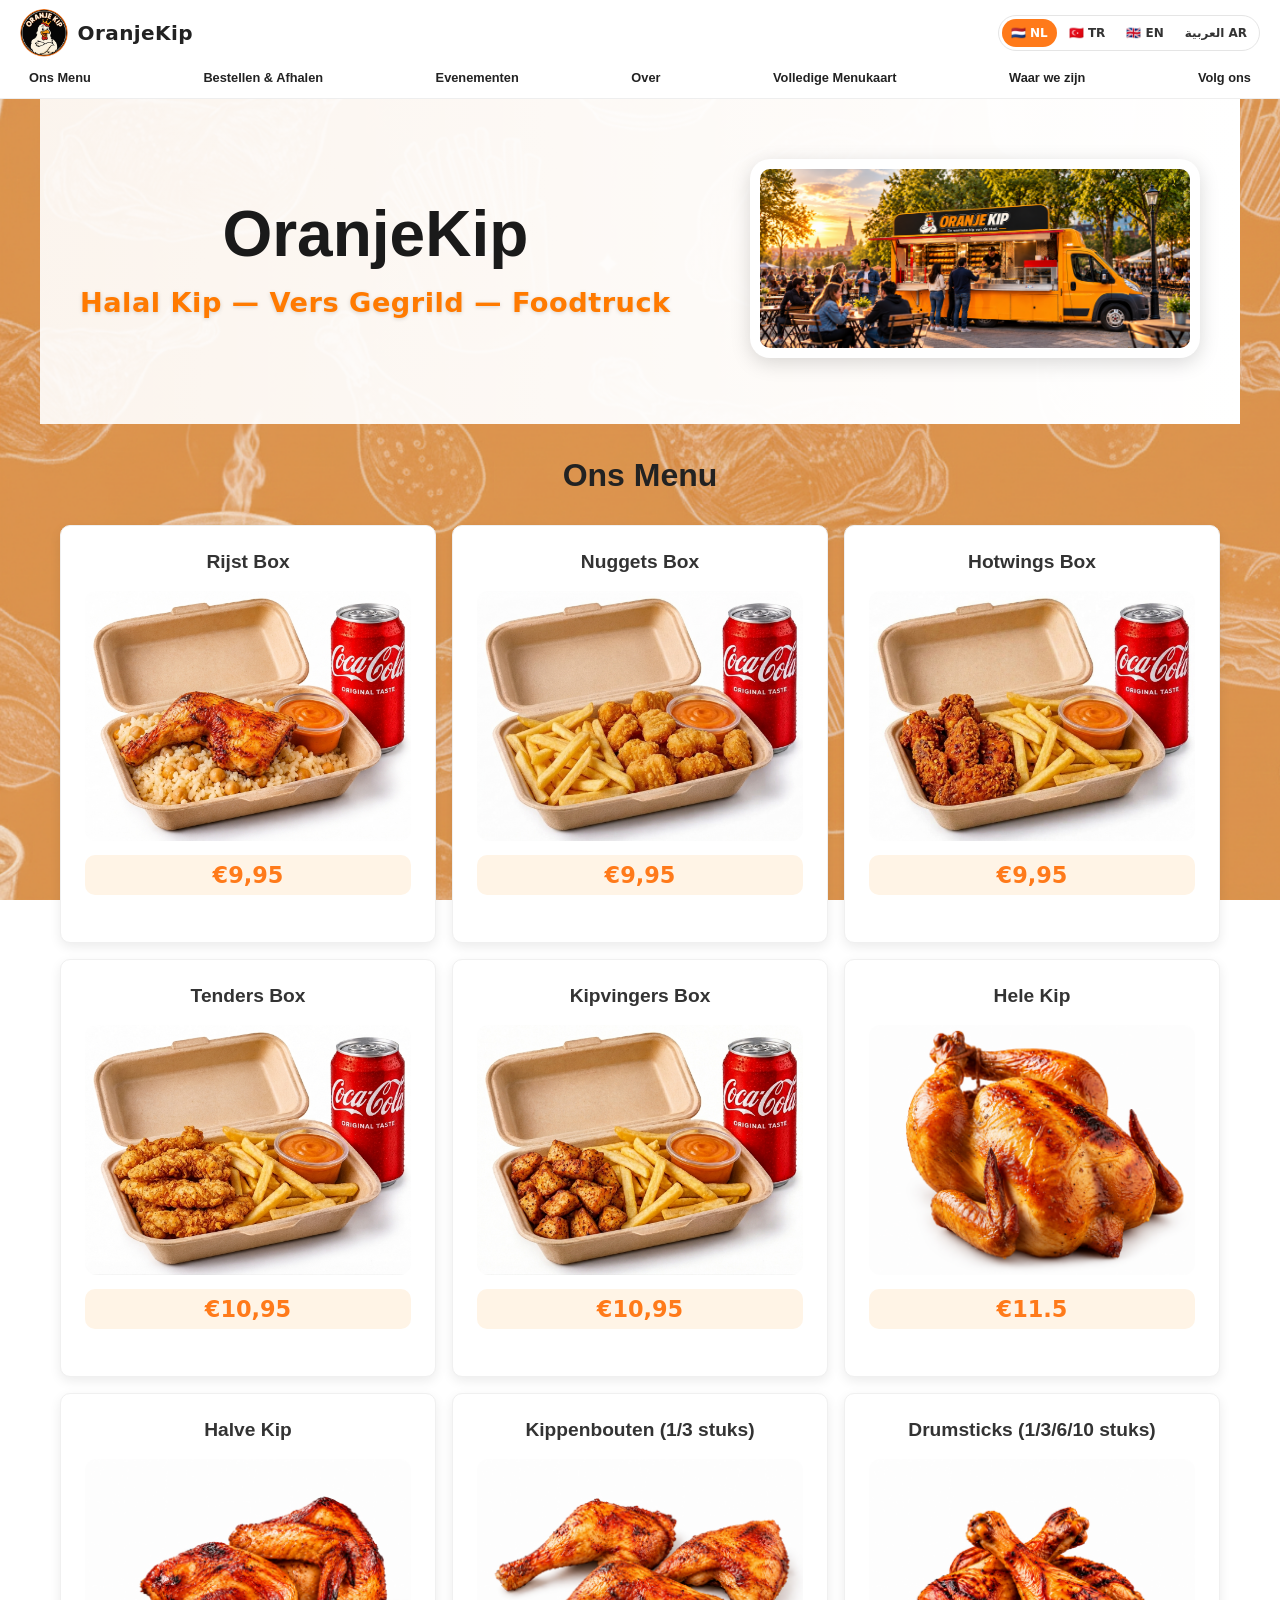
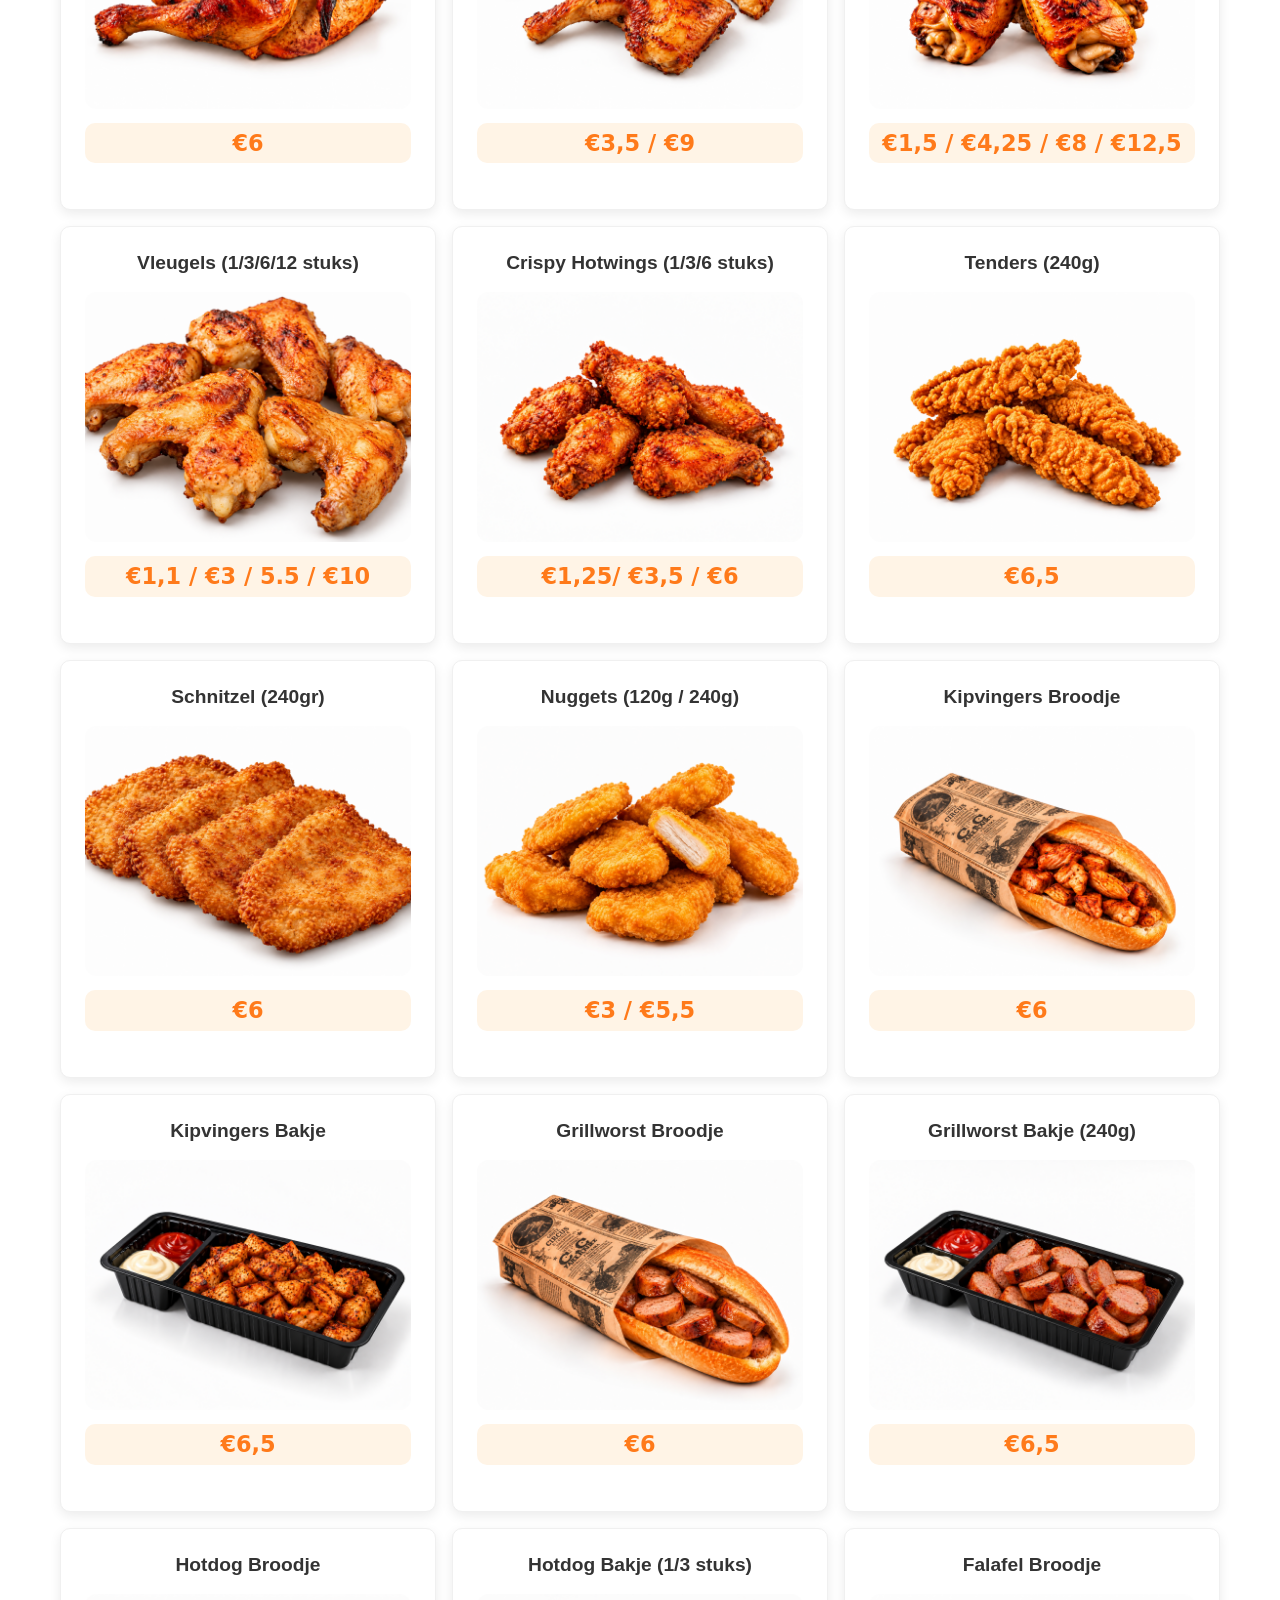
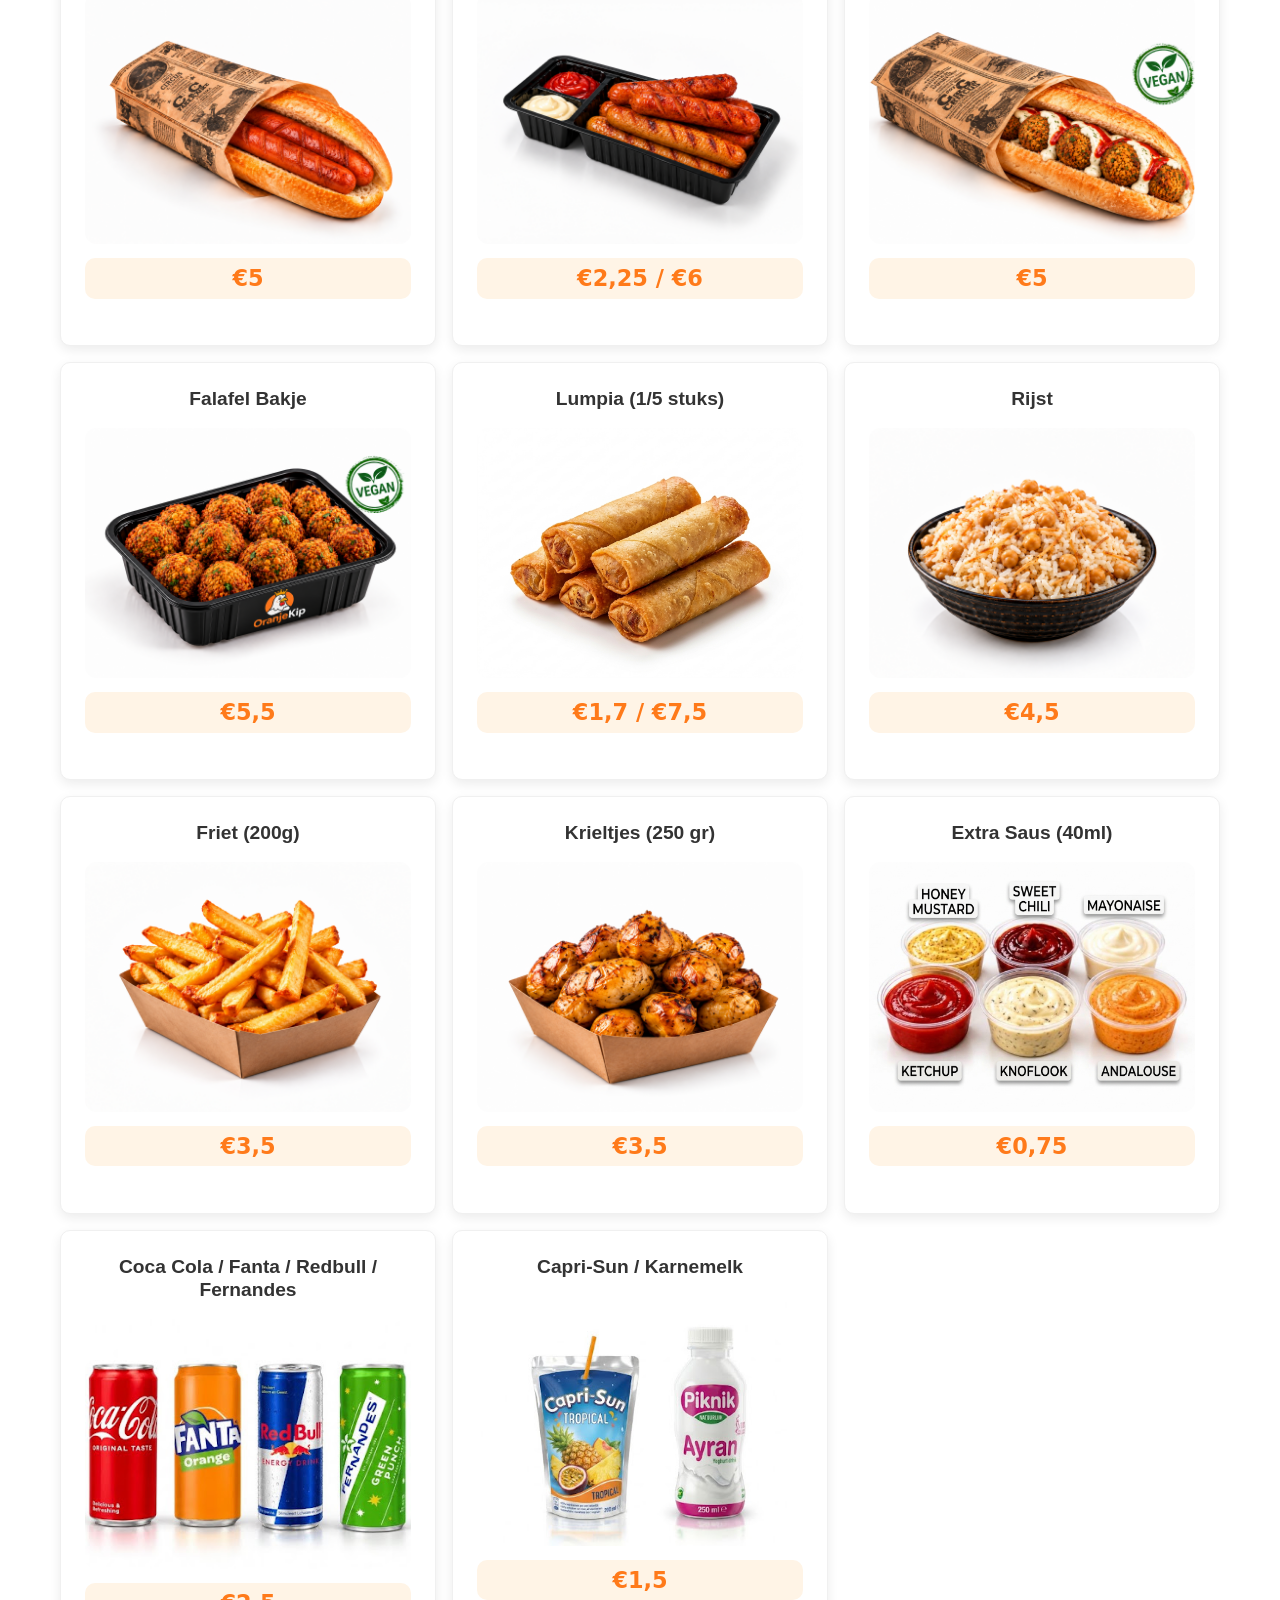
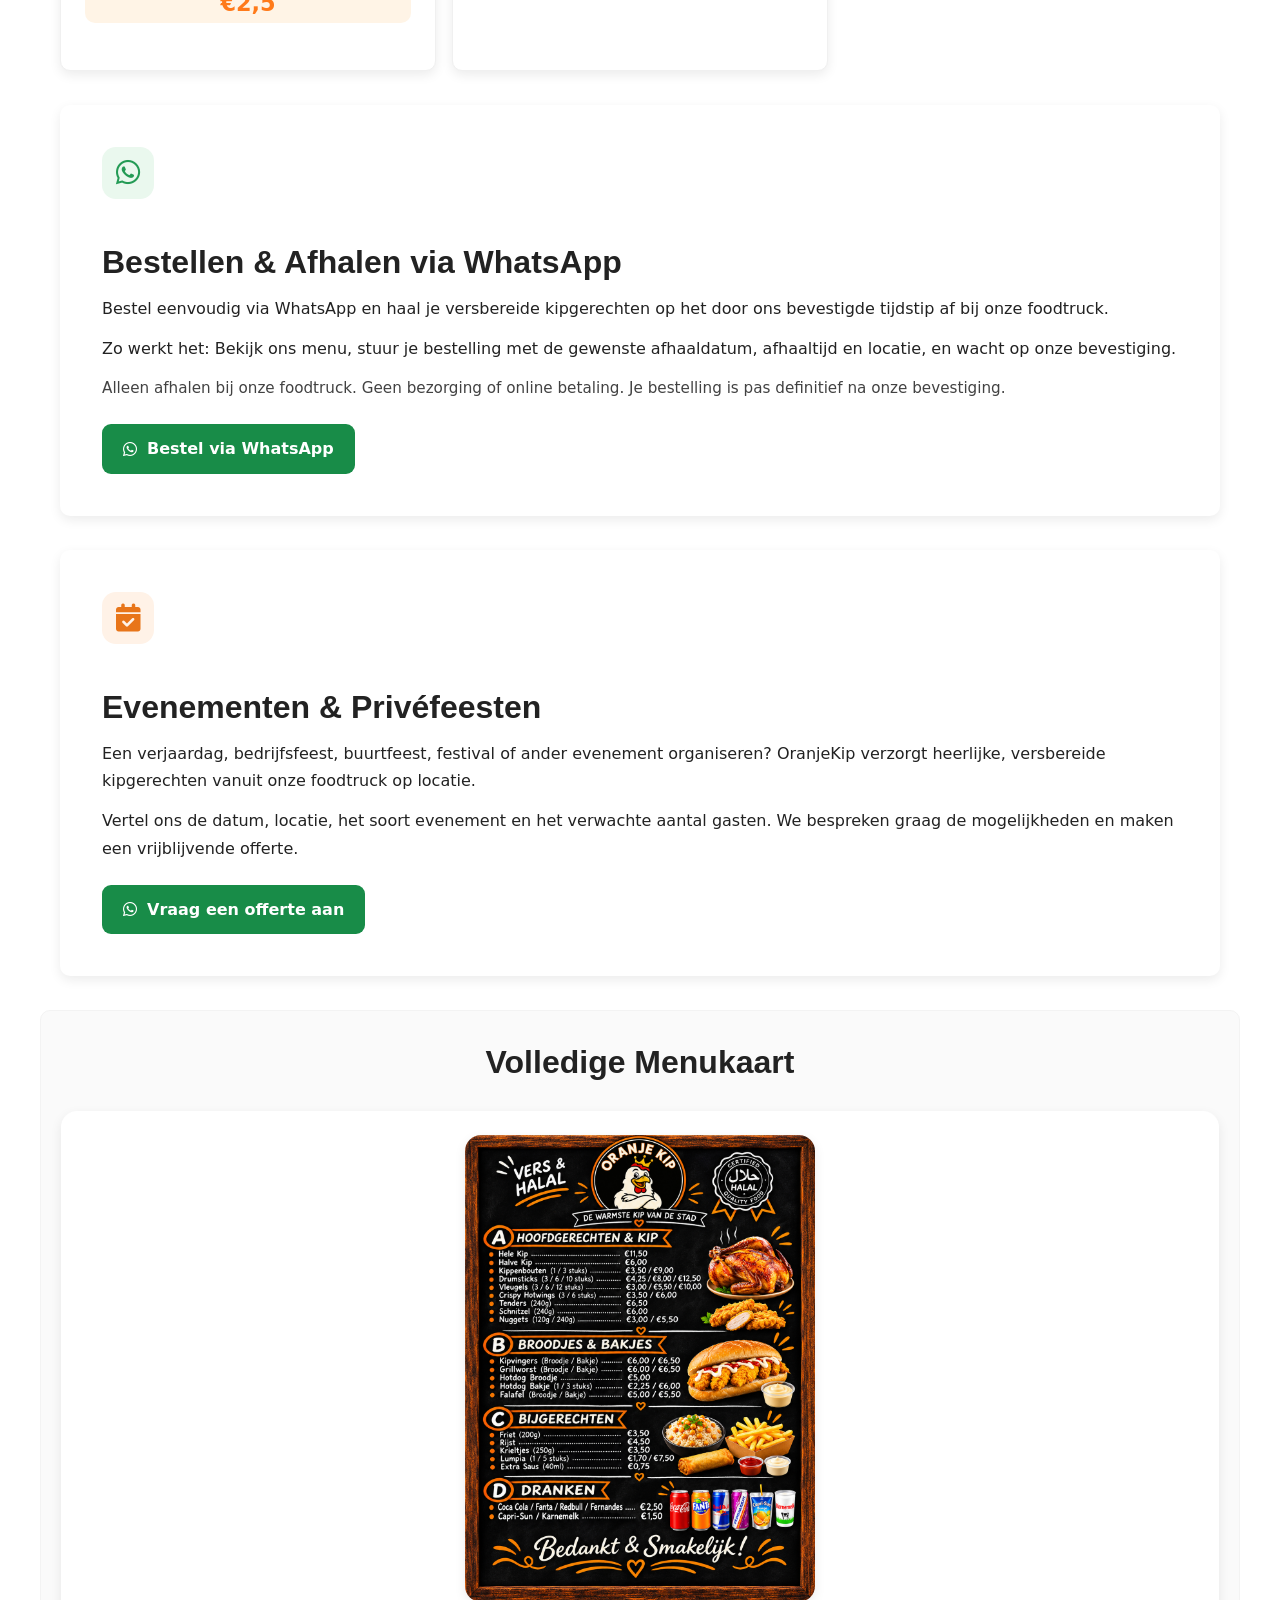
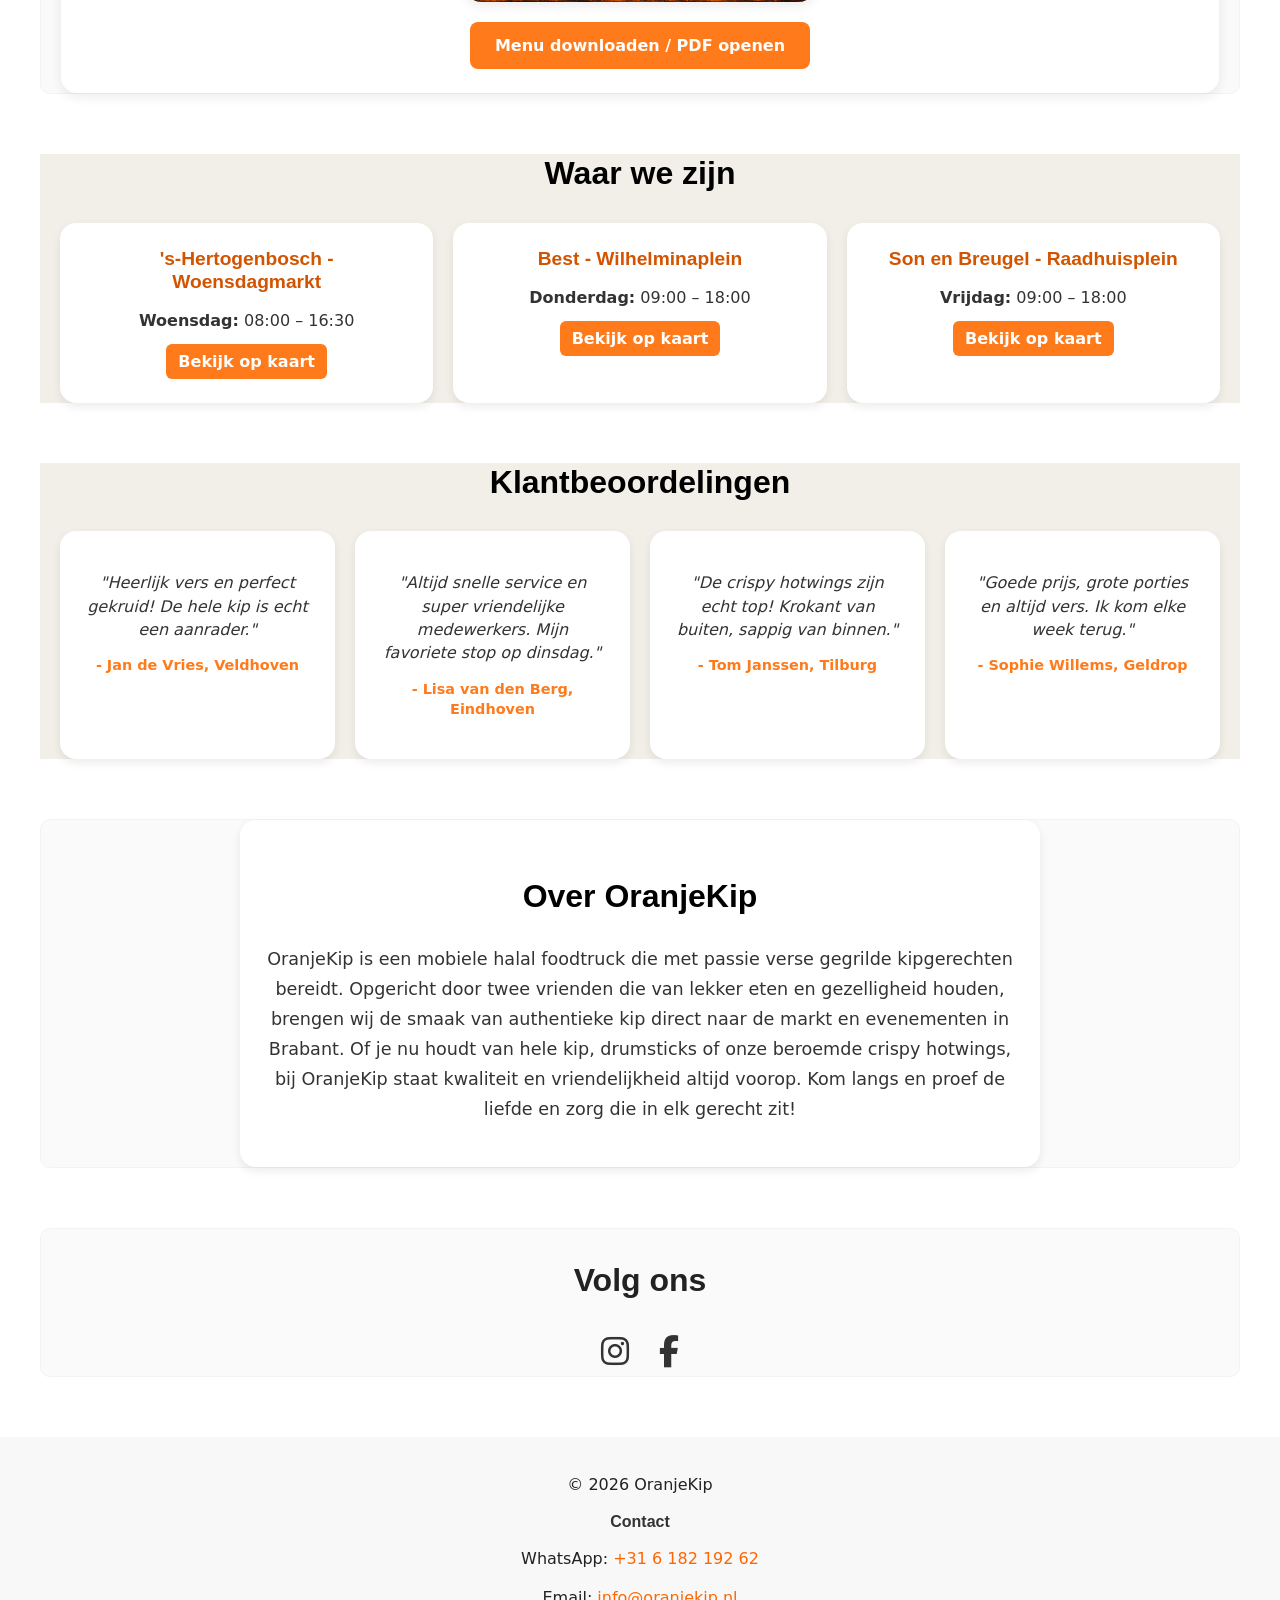
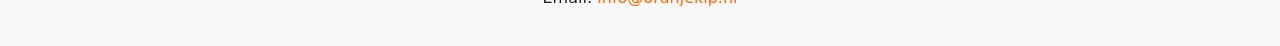
==== commit a3737268: "up" ====
--- a/index.html
+++ b/index.html
@@ -4,7 +4,9 @@
   <meta charset="utf-8" />
   <meta name="viewport" content="width=device-width, initial-scale=1" />
   <title>Oranje Kip</title>
-  <link id="site-favicon" rel="icon" type="image/png" href="/images/favicon-oranjekip.png" />
+  <link id="site-favicon" rel="icon" type="image/png" sizes="512x512" href="/images/favicon-oranjekip-2026.png?v=2" />
+  <link rel="shortcut icon" href="/favicon.ico?v=2" type="image/x-icon" />
+  <link rel="apple-touch-icon" sizes="180x180" href="/apple-touch-icon.png?v=2" />
   <meta name="description" content="OranjeKip — mobiele halal foodtruck met vers gegrilde kipgerechten." />
   <link rel="stylesheet" href="style.css">
   <link rel="stylesheet" href="https://cdnjs.cloudflare.com/ajax/libs/font-awesome/6.5.0/css/all.min.css" crossorigin="anonymous" referrerpolicy="no-referrer" />
@@ -227,7 +229,7 @@
   const logo = document.getElementById("site-logo");
   logo.src = site.logoImage || "/images/logo-oranjekip-new.png";
   const favicon = document.getElementById("site-favicon");
-  favicon.href = site.faviconImage || "/images/favicon-oranjekip.png";
+  favicon.href = (site.faviconImage || "/images/favicon-oranjekip-2026.png") + "?v=2";
   document.getElementById("hero-title").textContent = site.heroTitle || "";
   document.getElementById("hero-tagline").textContent = translated(site.tagline || "");
   document.getElementById("hero-image").src = site.heroImage || "";
--- a/style.css
+++ b/style.css
@@ -879,3 +879,40 @@
 [dir="rtl"] .service-content, [dir="rtl"] .about-card, [dir="rtl"] .location-card, [dir="rtl"] .testimonial-card { text-align: right; }
 [dir="rtl"] .header-inner, [dir="rtl"] .header-actions { direction: ltr; }
 [dir="rtl"] .main-nav { direction: rtl; }
+
+
+/* Header 2026: dedicated rows for branding, language selection and navigation. */
+@media (min-width: 1101px) {
+  .site-header .header-inner {
+    display: grid;
+    grid-template-columns: auto minmax(0, 1fr);
+    grid-template-rows: auto auto;
+    column-gap: 20px;
+    row-gap: 8px;
+    align-items: center;
+    max-width: 1440px;
+    width: calc(100% - 40px);
+    padding: 9px 0 10px;
+  }
+  .site-header .brand { grid-column: 1; grid-row: 1; }
+  .site-header .header-actions { display: contents; }
+  .site-header .language-switcher { grid-column: 2; grid-row: 1; justify-self: end; }
+  .site-header .main-nav { grid-column: 1 / -1; grid-row: 2; min-width: 0; }
+  .site-header .main-nav ul { justify-content: space-between; gap: 10px; }
+  .site-header .main-nav li { flex: 0 1 auto; }
+  .site-header .main-nav a { font-size: clamp(12px, 1vw, 15px); padding: 7px 9px; line-height: 1.25; }
+  .site-header .nav-toggle { display: none; }
+}
+@media (max-width: 1100px) {
+  .site-header .header-inner { width: calc(100% - 24px); }
+  .site-header .header-actions { flex-direction: row; }
+  .site-header .language-switcher { max-width: 100%; }
+}
+@media (max-width: 650px) {
+  .site-header .header-inner { display: grid; grid-template-columns: 1fr auto; gap: 8px; }
+  .site-header .brand { grid-column: 1; grid-row: 1; }
+  .site-header .header-actions { display: contents; }
+  .site-header .language-switcher { grid-column: 1 / -1; grid-row: 2; justify-self: end; }
+  .site-header .nav-toggle { grid-column: 2; grid-row: 1; display: block; }
+  .site-header .main-nav { top: 100%; }
+}
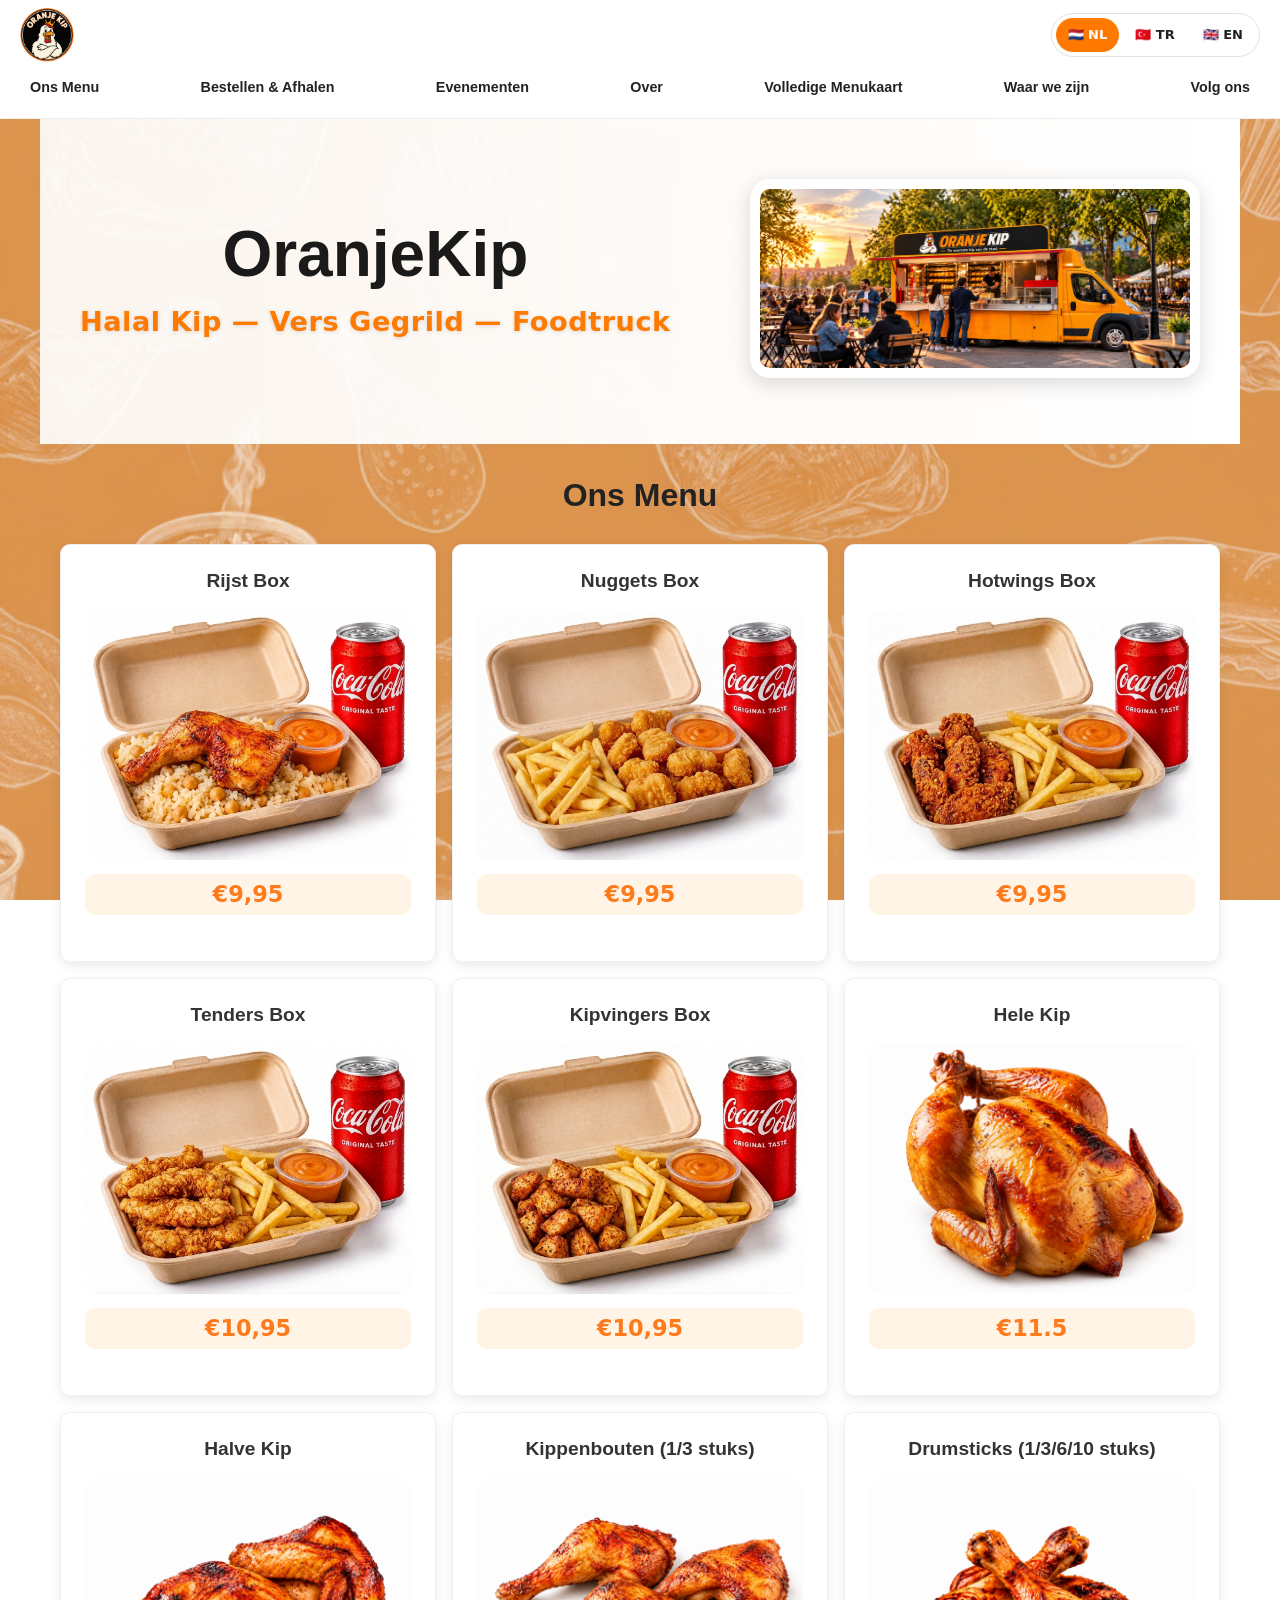
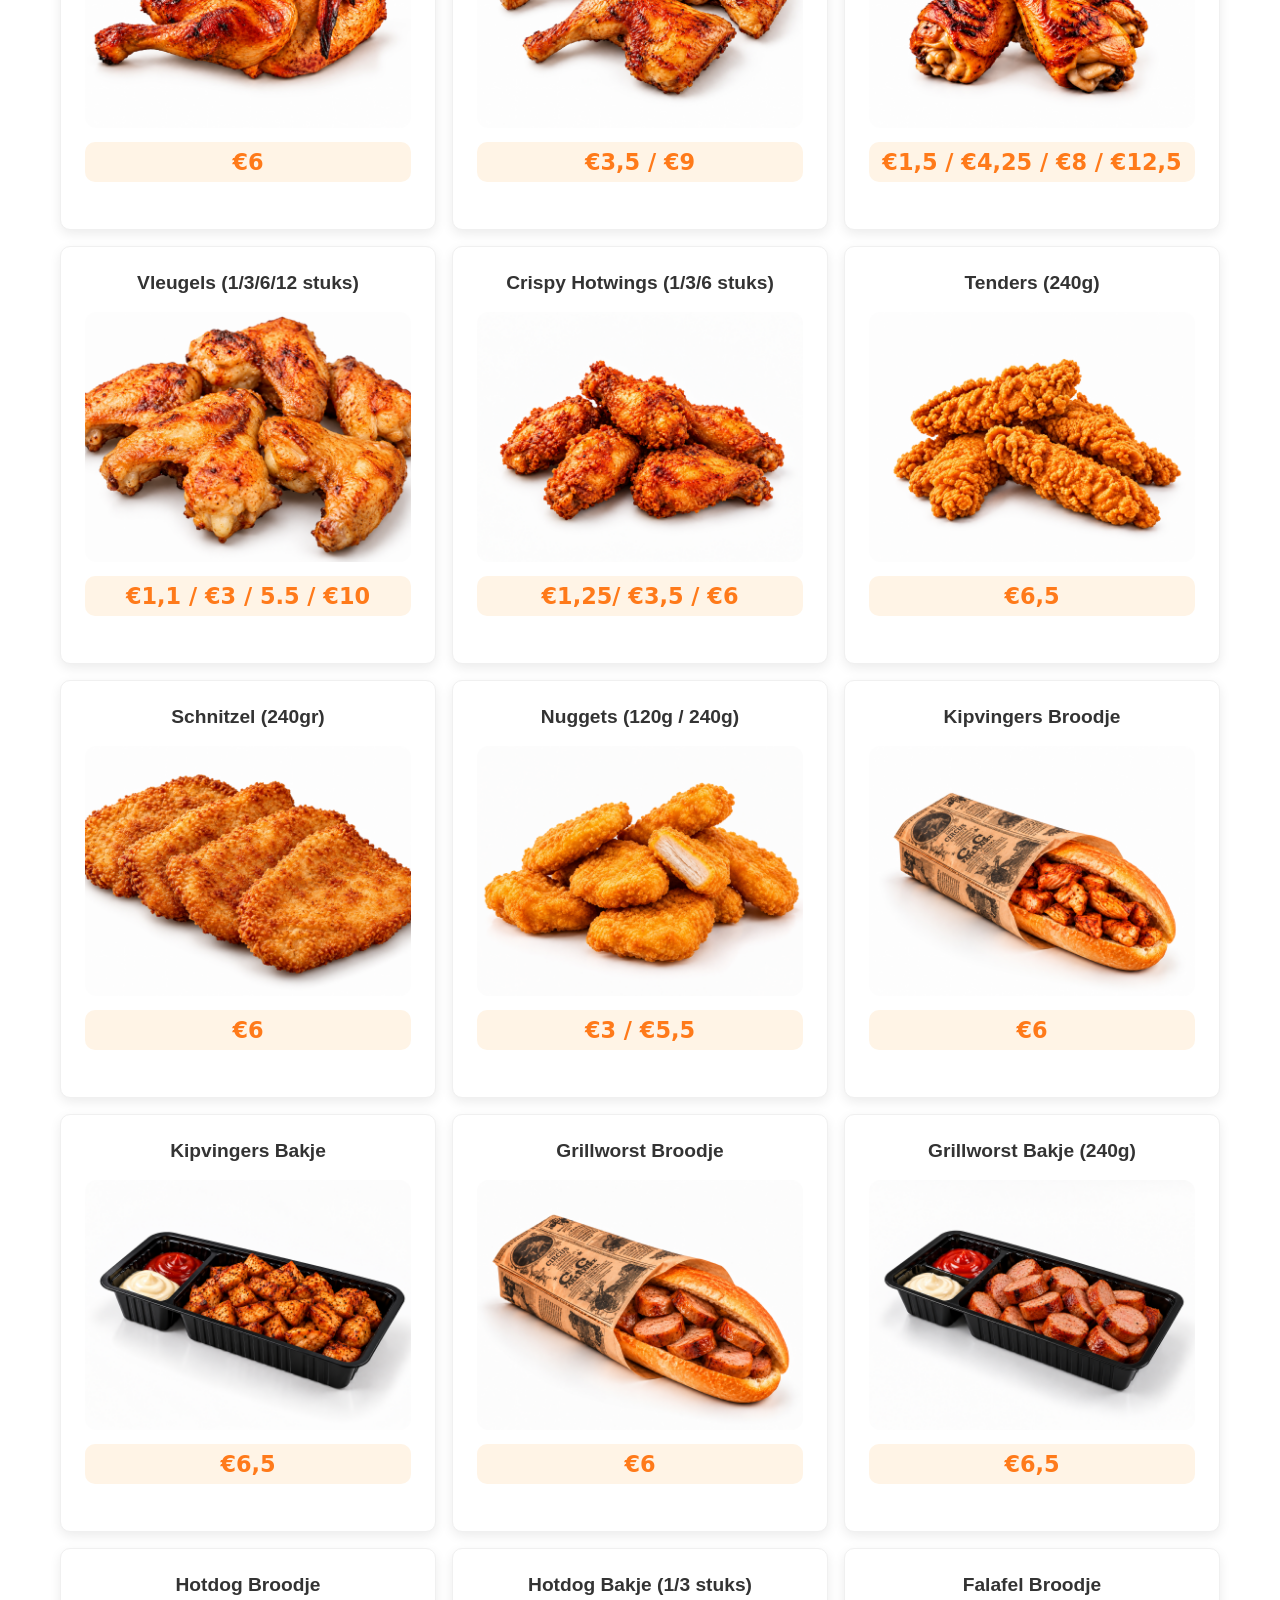
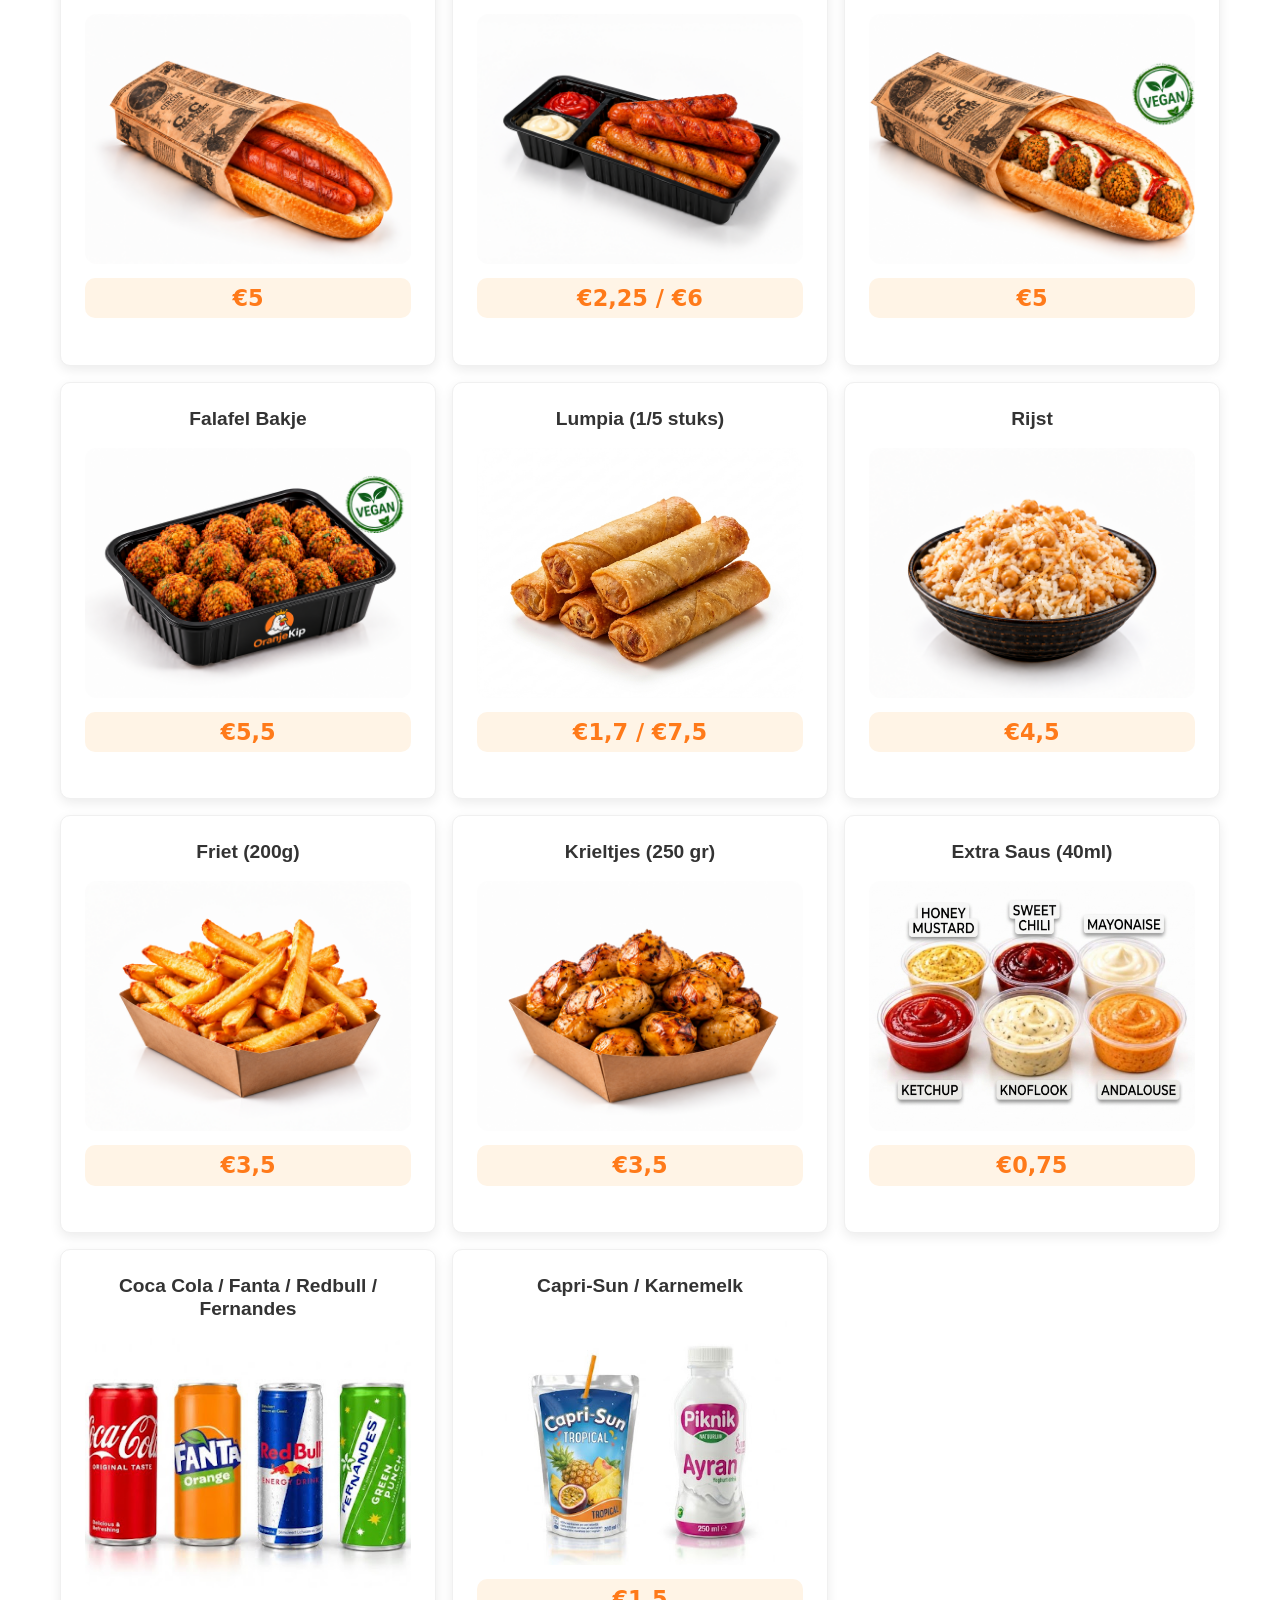
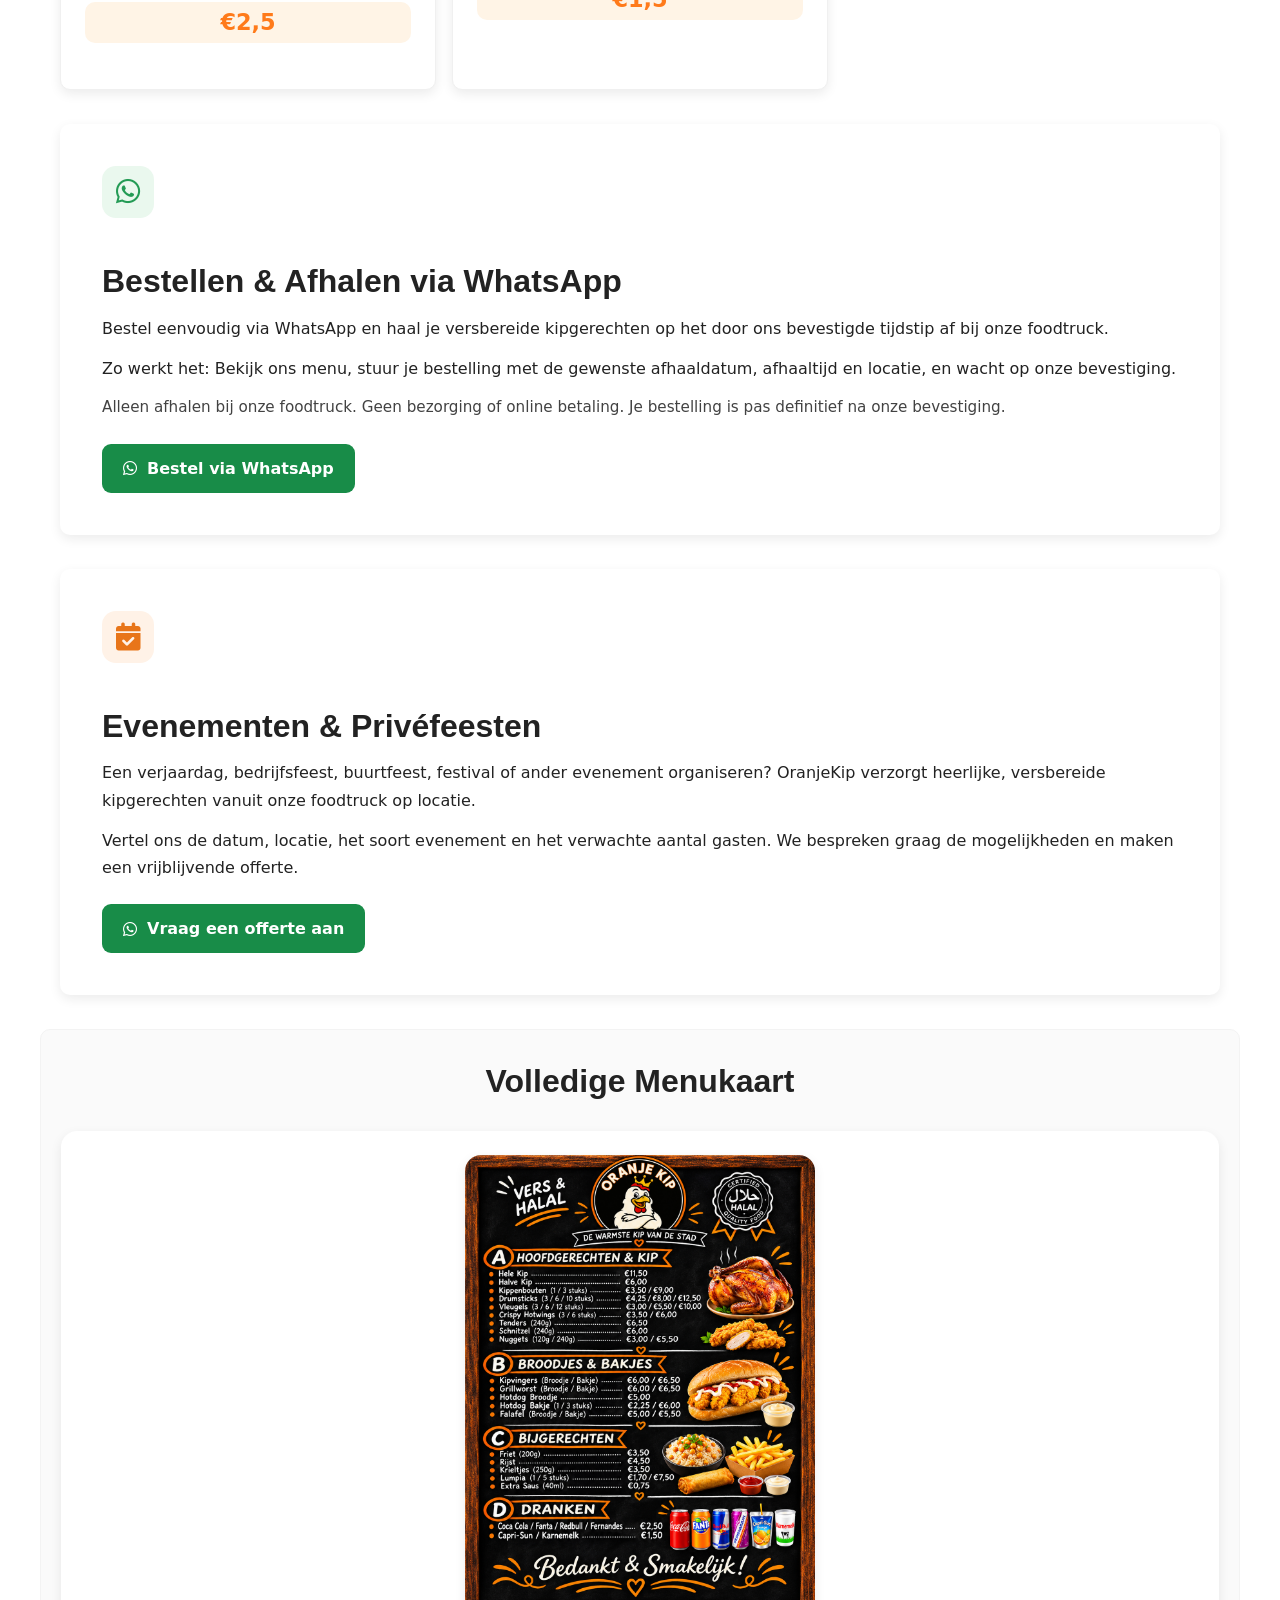
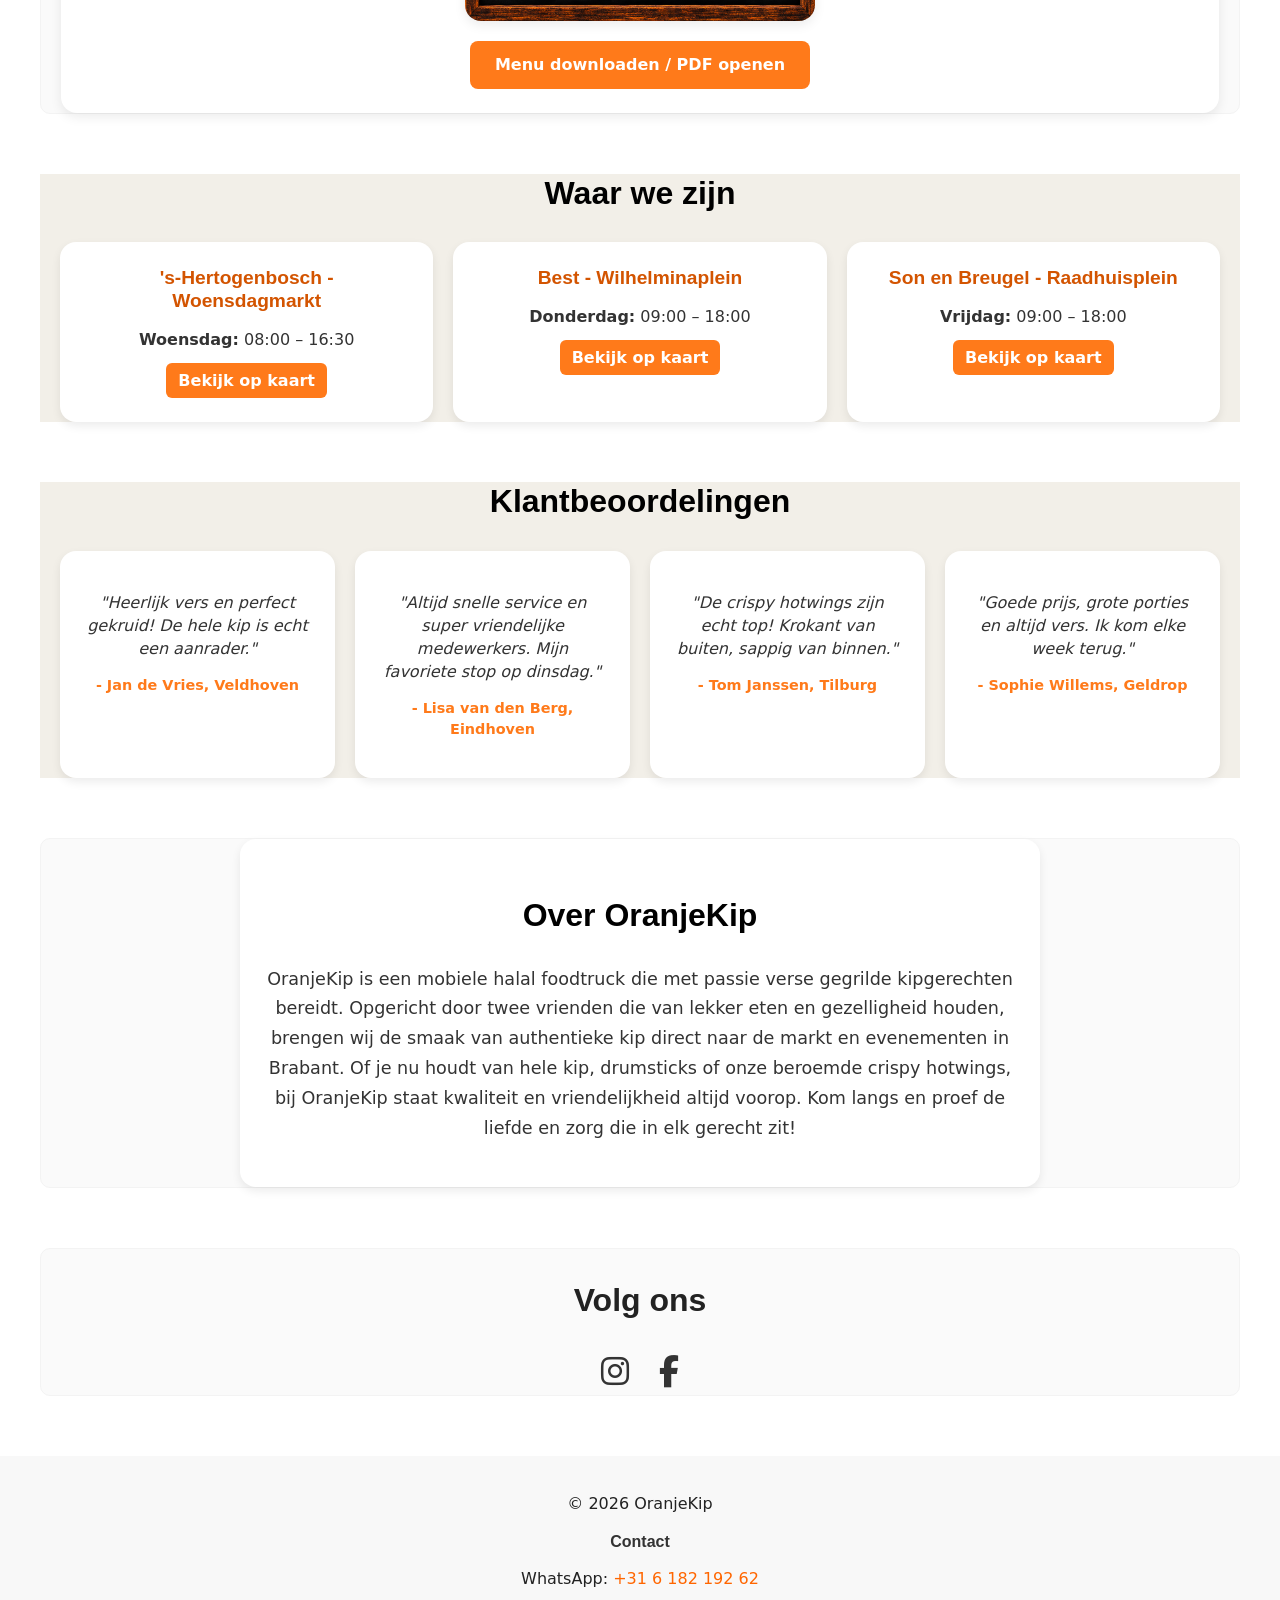
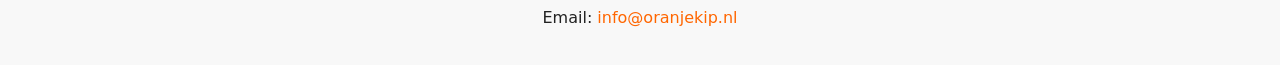
==== commit 02d60d88: "up" ====
--- a/index.html
+++ b/index.html
@@ -18,9 +18,8 @@
   <div class="container header-inner">
     <a class="brand" href="/">
       <img id="site-logo" src="/images/logo-oranjekip-new.png" alt="OranjeKip logo" class="brand-image">
-      <span class="brand-text">OranjeKip</span>
     </a>
-    <div class="header-actions"><div class="language-switcher" role="group" aria-label="Website language"><button type="button" data-lang="nl" aria-pressed="true">🇳🇱 NL</button><button type="button" data-lang="tr">🇹🇷 TR</button><button type="button" data-lang="en">🇬🇧 EN</button><button type="button" data-lang="ar">العربية AR</button></div><button id="nav-toggle" class="nav-toggle" aria-expanded="false" aria-controls="main-nav">Menu</button>
+    <div class="header-actions"><div class="language-switcher" role="group" aria-label="Website language"><button type="button" data-lang="nl" aria-pressed="true">🇳🇱 NL</button><button type="button" data-lang="tr">🇹🇷 TR</button><button type="button" data-lang="en">🇬🇧 EN</button></div><button id="nav-toggle" class="nav-toggle" aria-expanded="false" aria-controls="main-nav" aria-label="Navigatiemenu openen">☰ Menu</button>
     <nav id="main-nav" class="main-nav" aria-label="Hoofdnavigatie">
       <ul>
         <li><a href="#menu">Ons Menu</a></li>
@@ -128,13 +127,13 @@
   return translations.dictionary?.[String(value)] || value;
 }
 async function changeLanguage(language) {
-  if (!["nl", "tr", "en", "ar"].includes(language)) return;
+  if (!["nl", "tr", "en"].includes(language)) return;
   try {
     const next = language === "nl" ? {} : await loadJSON(`lang-${language}.json`);
     translations = next;
     activeLanguage = language;
     document.documentElement.lang = language;
-    document.documentElement.dir = language === "ar" ? "rtl" : "ltr";
+    document.documentElement.dir = "ltr";
     document.querySelectorAll("[data-lang]").forEach(b => {
       b.setAttribute("aria-pressed", String(b.dataset.lang === language));
     });
@@ -155,7 +154,7 @@
   const ids = ["#menu h2", "#fullmenu h2", "#locations h2", "#testimonials h2", "#follow h2", ".footer-contact h3", "#menu-pdf"];
   const dutch = ["Ons Menu", "Volledige Menukaart", "Waar we zijn", "Klantbeoordelingen", "Volg ons", "Contact", "Menu downloaden / PDF openen"];
   ids.forEach((selector, i) => { const el = document.querySelector(selector); if (el) el.textContent = (translations.sections || dutch)[i]; });
-  document.getElementById("nav-toggle").textContent = (translations.sections || dutch)[8] || "Menu";
+  document.getElementById("nav-toggle").textContent = "☰ " + ((translations.sections || dutch)[8] || "Menu");
 }
 document.querySelectorAll("[data-lang]").forEach(b => b.addEventListener("click", () => changeLanguage(b.dataset.lang)));
 
@@ -285,7 +284,7 @@
       loadJSON("events.json")
     ]);
     currentData = {productsData, locationsData, testimonialsData, site, order, event};
-    await changeLanguage(localStorage.getItem("oranjekip-language") || "nl");
+    await changeLanguage(["nl", "tr", "en"].includes(localStorage.getItem("oranjekip-language")) ? localStorage.getItem("oranjekip-language") : "nl");
   } catch (error) {
     console.error(error);
     document.getElementById("product-grid").innerHTML =
@@ -302,7 +301,7 @@
 });
 nav.querySelectorAll("a").forEach(link => {
   link.addEventListener("click", () => {
-    if (window.innerWidth <= 600) {
+    if (window.innerWidth <= 1100) {
       btn.setAttribute("aria-expanded", "false");
       nav.classList.remove("open");
     }
--- a/style.css
+++ b/style.css
@@ -916,3 +916,50 @@
   .site-header .nav-toggle { grid-column: 2; grid-row: 1; display: block; }
   .site-header .main-nav { top: 100%; }
 }
+
+
+/* OranjeKip header refinement — overrides older header rules */
+.site-header { z-index: 100; }
+.site-header .brand { flex-shrink: 0; gap: 0; }
+.site-header .brand-image { width: 54px; height: 54px; }
+.site-header .brand-text { display: none !important; }
+.site-header .language-switcher { display: flex; align-items: center; flex-wrap: nowrap; gap: 4px; padding: 4px; border: 1px solid #e7e0da; border-radius: 999px; background: #fff; }
+.site-header .language-switcher button { appearance: none; border: 0; border-radius: 999px; background: transparent; color: #222; padding: 9px 12px; font: 700 13px/1.2 system-ui, sans-serif; white-space: nowrap; cursor: pointer; }
+.site-header .language-switcher button[aria-pressed="true"] { background: #ff7900; color: #fff; }
+.site-header .nav-toggle { appearance: none; border: 1px solid #e7e0da; border-radius: 10px; background: #fff; color: #222; font: 700 14px/1.2 system-ui,sans-serif; padding: 10px 13px; cursor: pointer; white-space: nowrap; }
+.site-header .main-nav a { text-transform: none !important; letter-spacing: 0 !important; font-weight: 650; }
+@media (min-width: 1101px) {
+  .site-header .header-inner { display: grid; grid-template-columns: 1fr auto; grid-template-rows: auto auto; width: min(100% - 40px, 1320px); max-width: 1320px; margin: auto; padding: 8px 0 12px; row-gap: 7px; }
+  .site-header .brand { grid-column: 1; grid-row: 1; justify-self: start; }
+  .site-header .header-actions { display: contents; }
+  .site-header .language-switcher { grid-column: 2; grid-row: 1; justify-self: end; }
+  .site-header .main-nav { display: block !important; position: static !important; grid-column: 1 / -1; grid-row: 2; padding: 0 !important; box-shadow: none !important; border: 0 !important; }
+  .site-header .main-nav ul { display: flex; flex-direction: row; justify-content: space-between; align-items: center; gap: 8px; }
+  .site-header .main-nav a { display: block; font-size: clamp(14px, 1.12vw, 16px) !important; padding: 9px 10px; text-align: center; line-height: 1.3; }
+  .site-header .nav-toggle { display: none !important; }
+}
+@media (max-width: 1100px) {
+  .site-header .header-inner { display: grid !important; grid-template-columns: auto minmax(0,1fr) auto; grid-template-rows: auto; align-items: center; gap: 10px; width: calc(100% - 24px); margin: auto; padding: 9px 0; position: relative; }
+  .site-header .header-actions { display: contents !important; }
+  .site-header .brand { grid-column: 1; grid-row: 1; }
+  .site-header .brand-image { width: 48px; height: 48px; }
+  .site-header .language-switcher { grid-column: 2; grid-row: 1; justify-self: end; max-width: 100%; }
+  .site-header .nav-toggle { grid-column: 3; grid-row: 1; display: block !important; }
+  .site-header .main-nav { display: none !important; position: absolute !important; top: calc(100% + 1px) !important; left: 0 !important; right: 0 !important; width: 100%; max-height: min(70vh, 540px); overflow-y: auto; background: #fff; border: 1px solid #eee; border-radius: 0 0 14px 14px; box-shadow: 0 12px 22px #0002; padding: 10px !important; z-index: 200; }
+  .site-header .main-nav.open { display: block !important; }
+  .site-header .main-nav ul { display: flex; flex-direction: column; align-items: stretch; gap: 2px; }
+  .site-header .main-nav a { display: block; padding: 13px 16px !important; font-size: 15px !important; line-height: 1.35; text-align: left !important; font-weight: 600; }
+}
+@media (max-width: 600px) {
+  .site-header .header-inner { gap: 7px; width: calc(100% - 20px); }
+  .site-header .brand-image { width: 43px; height: 43px; }
+  .site-header .language-switcher { gap: 1px; padding: 2px; }
+  .site-header .language-switcher button { padding: 8px 7px; font-size: 11px; }
+  .site-header .nav-toggle { padding: 9px 8px; font-size: 12px; }
+}
+@media (max-width: 370px) {
+  .site-header .header-inner { gap: 4px; }
+  .site-header .brand-image { width: 37px; height: 37px; }
+  .site-header .language-switcher button { padding: 7px 5px; font-size: 10px; }
+  .site-header .nav-toggle { padding: 8px 6px; font-size: 11px; }
+}
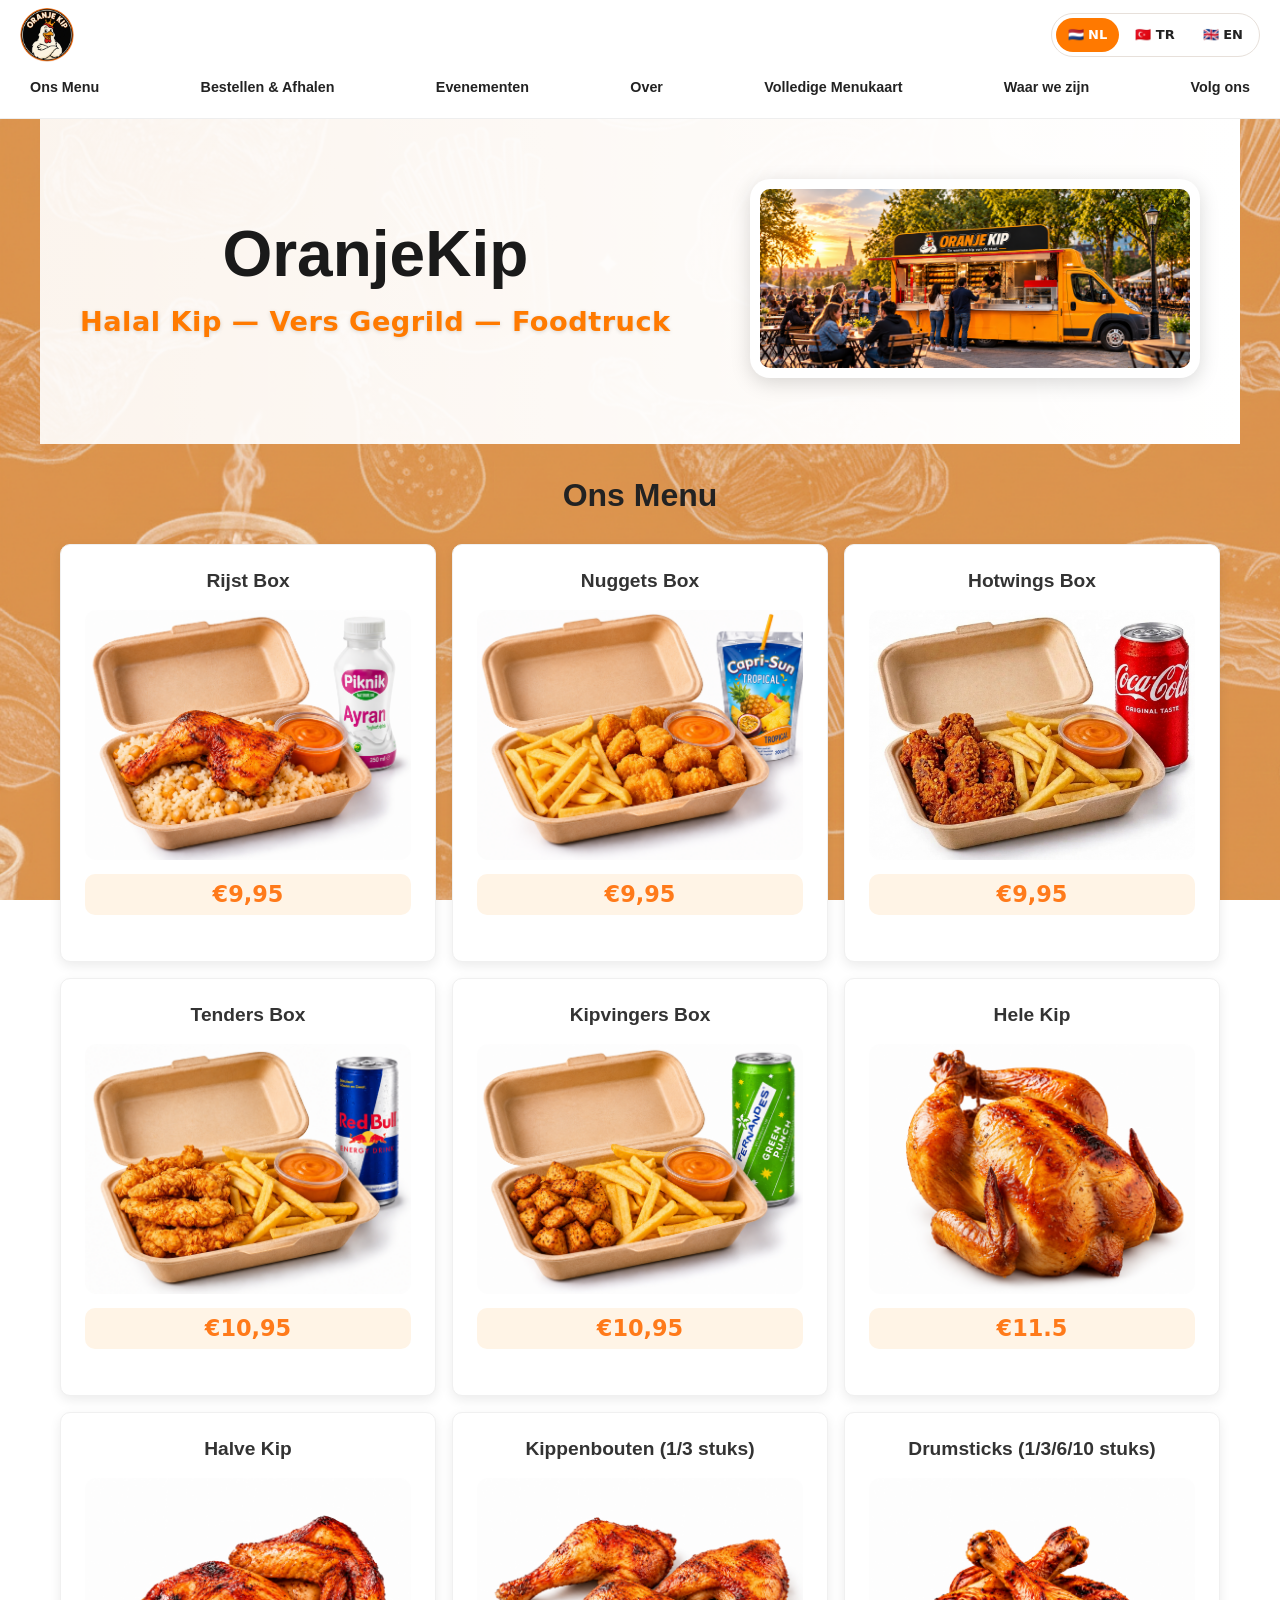
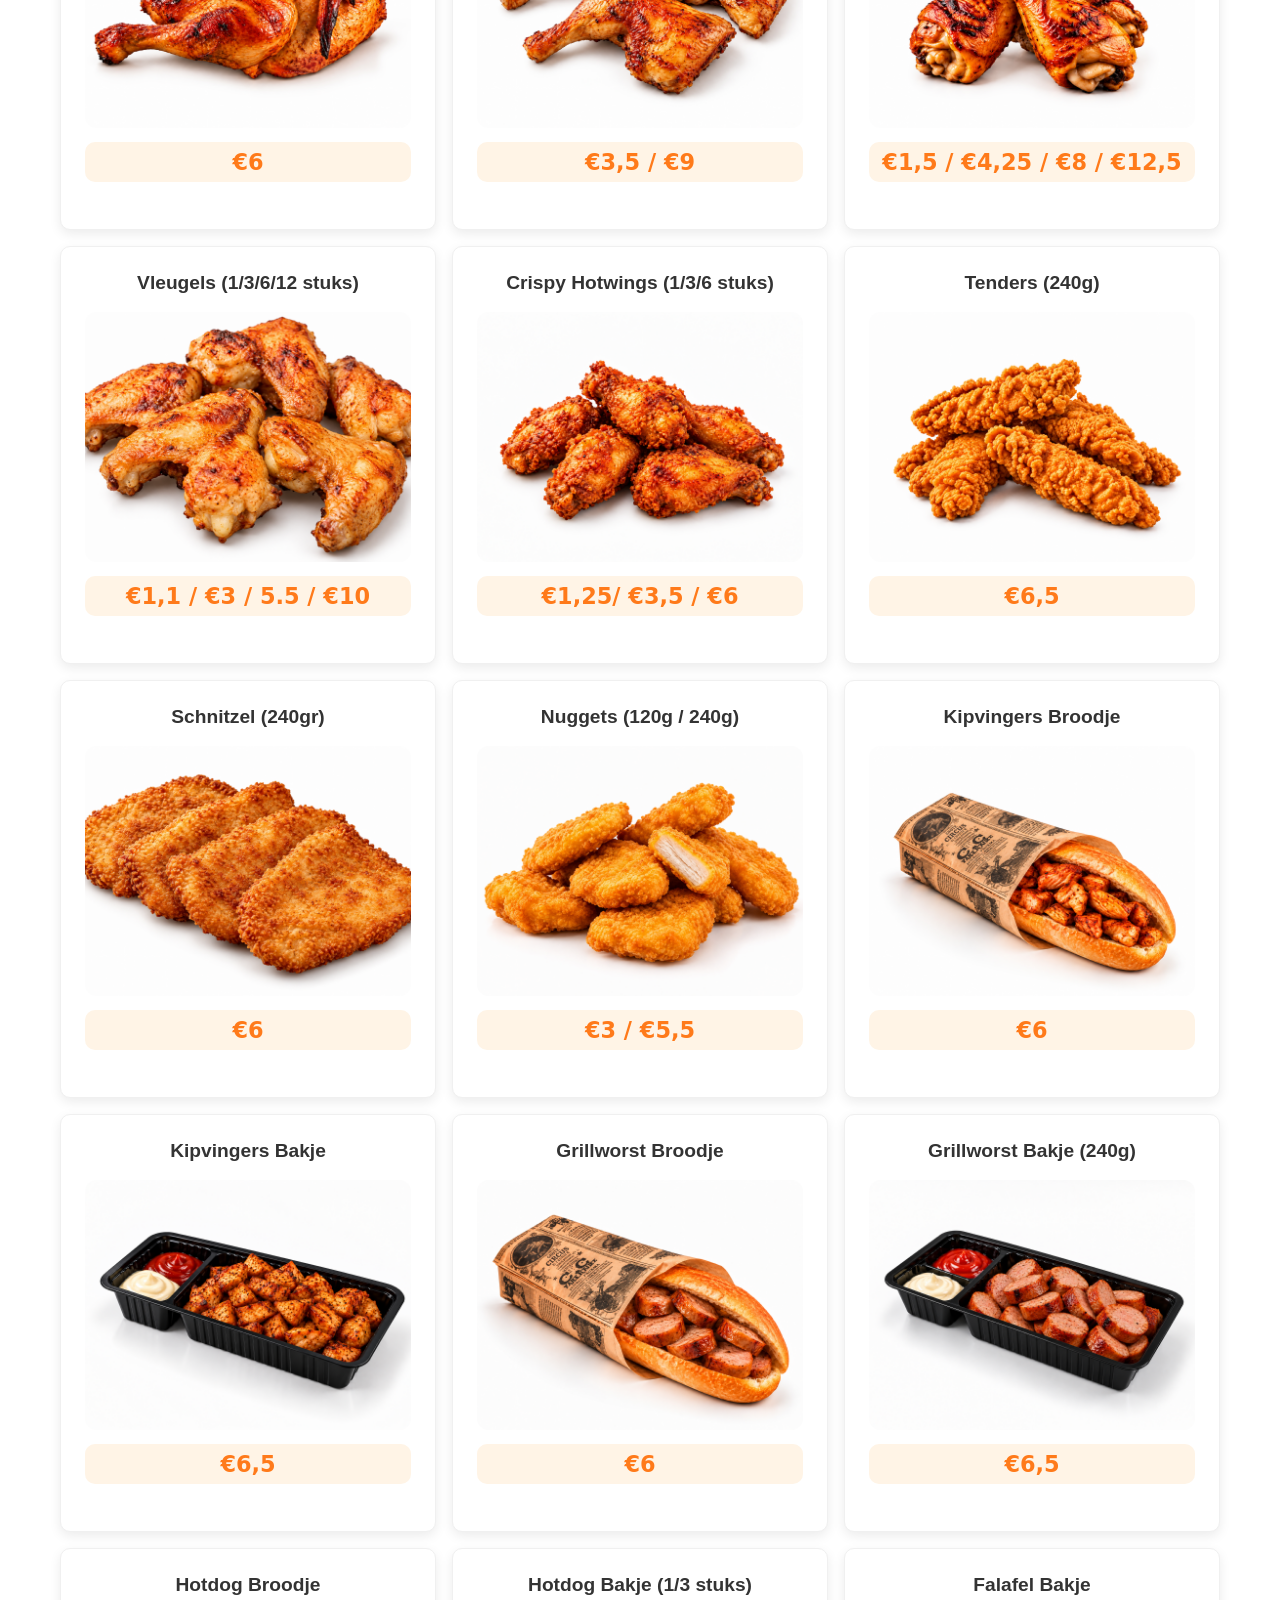
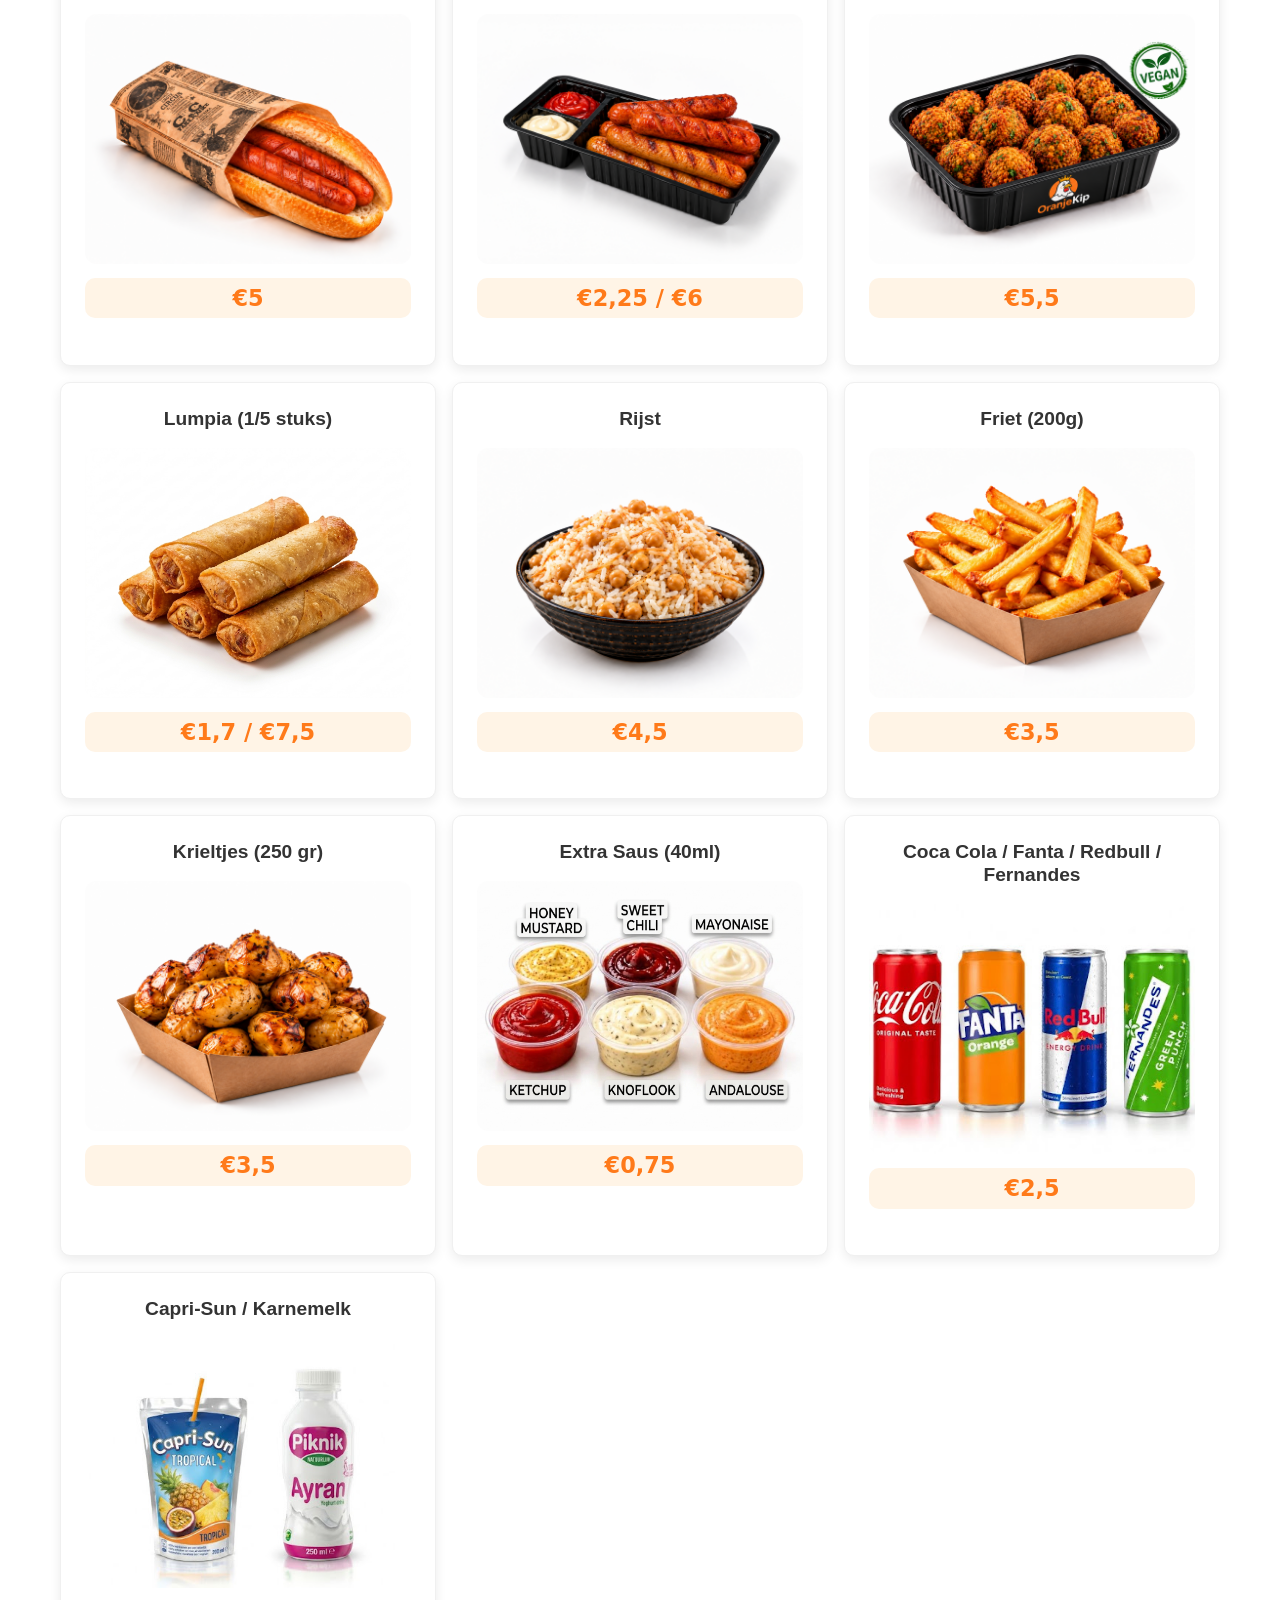
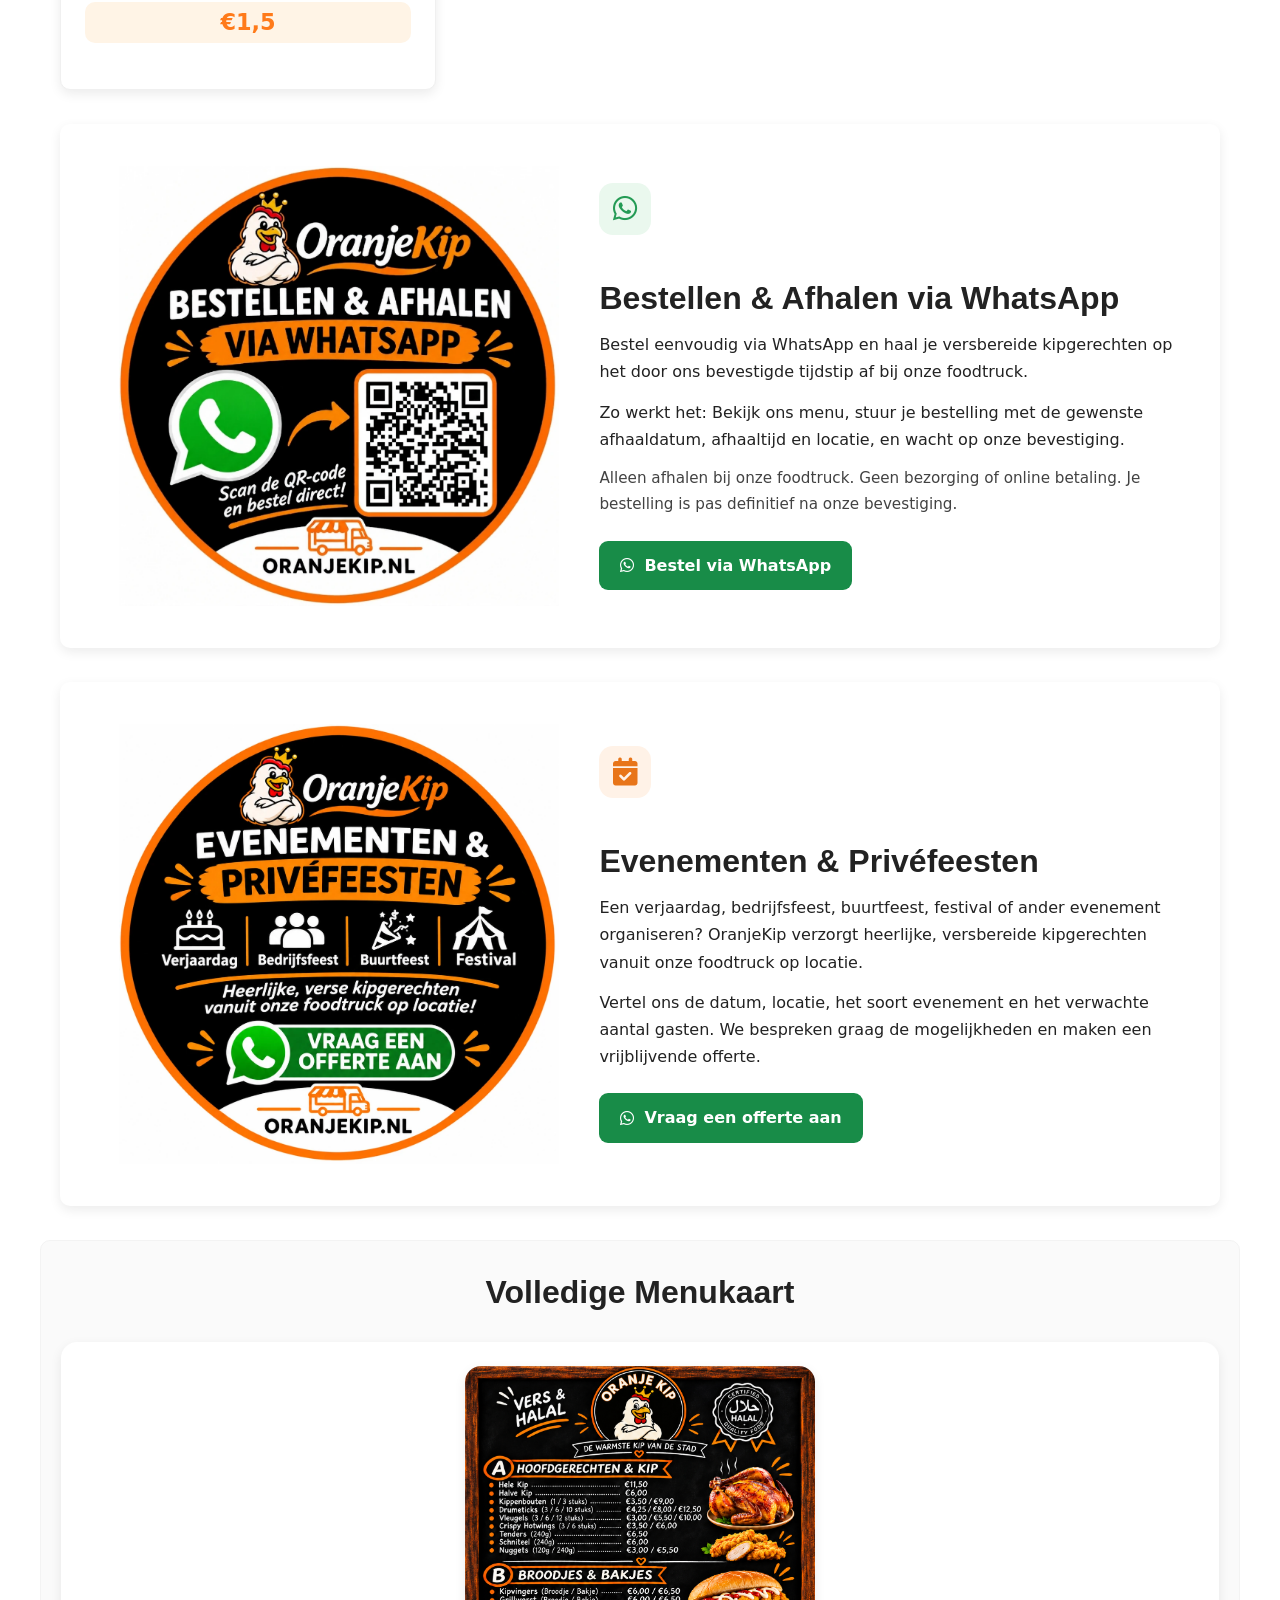
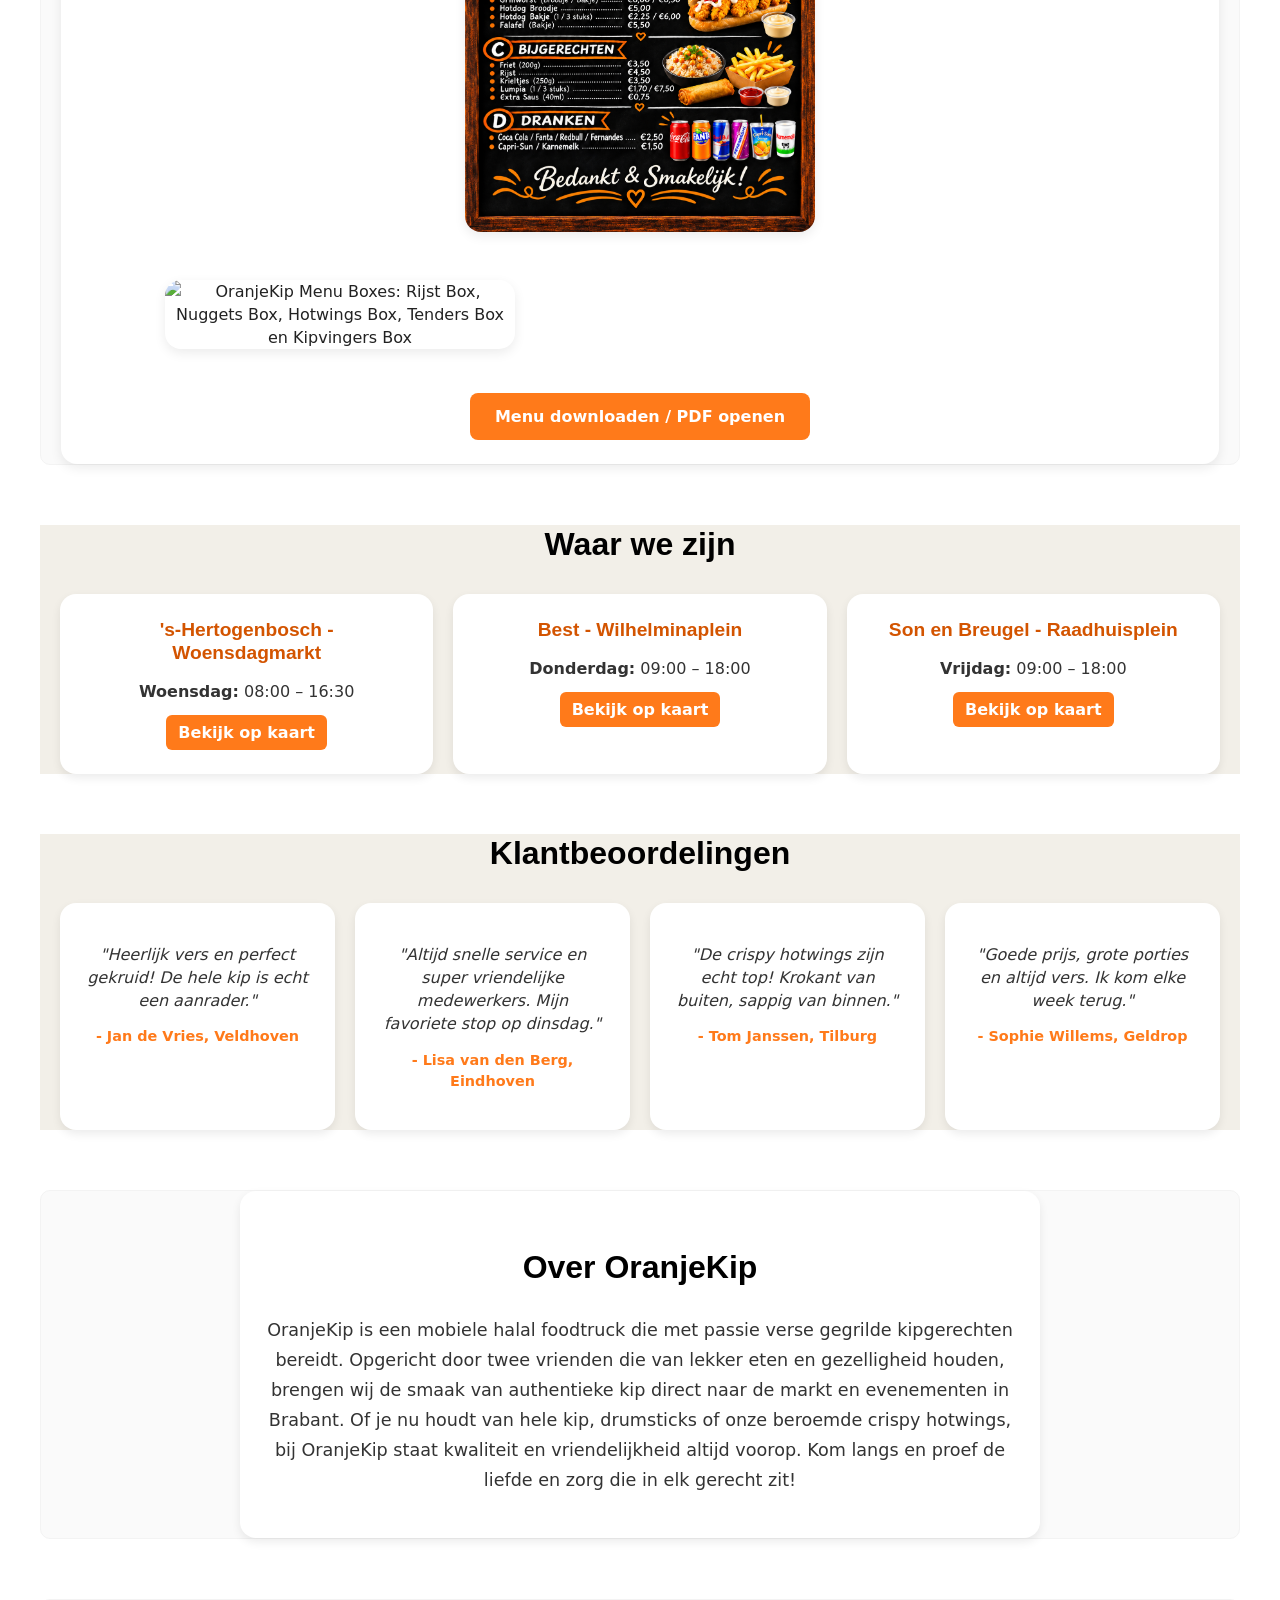
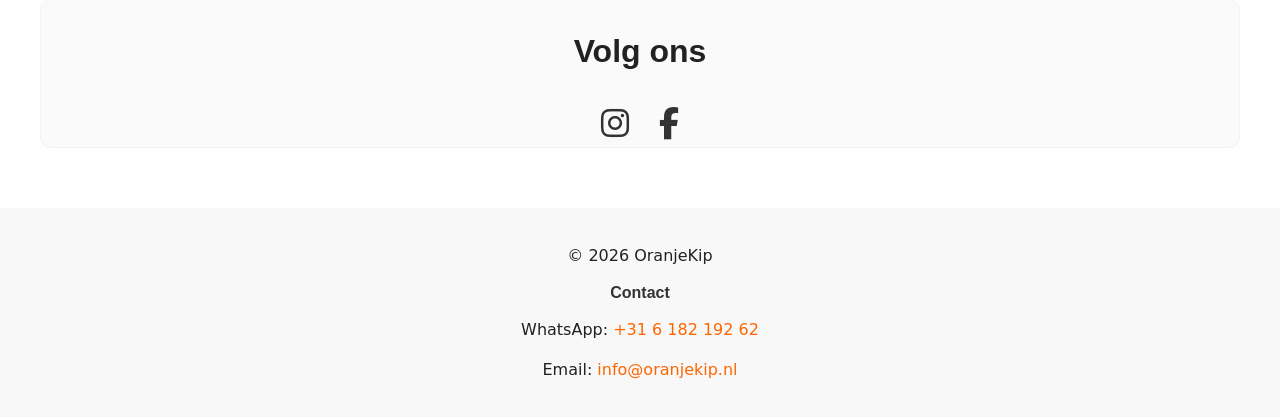
==== commit dae01cac: "up" ====
--- a/index.html
+++ b/index.html
@@ -76,6 +76,9 @@
   <h2>Volledige Menukaart</h2>
   <div class="menu-content card">
     <img id="menu-image" src="images/OranjeKip Menu.png" alt="OranjeKip Menu">
+    <div class="menu-boxes-flyer" style="width:100%;max-width:950px;margin:28px auto 24px;text-align:center;">
+      <img src="images/menu-boxes-flyer.webp" alt="OranjeKip Menu Boxes: Rijst Box, Nuggets Box, Hotwings Box, Tenders Box en Kipvingers Box" loading="lazy" decoding="async" style="display:block;width:100%;height:auto;border-radius:12px;" />
+    </div>
     <a id="menu-pdf" href="docs/menu-oranjekip.pdf" target="_blank" class="download-btn">Menu downloaden / PDF openen</a>
   </div>
 </section>
--- a/style.css
+++ b/style.css
@@ -963,3 +963,12 @@
   .site-header .language-switcher button { padding: 7px 5px; font-size: 10px; }
   .site-header .nav-toggle { padding: 8px 6px; font-size: 11px; }
 }
+
+/* Keep the complete circular vehicle-wrap artwork visible on all screens. */
+#bestellen .service-image, #evenementen .service-image {
+  object-fit: contain; aspect-ratio: auto; max-height: 440px;
+  background: #fff;
+}
+@media (max-width: 720px) {
+  #bestellen .service-image, #evenementen .service-image { max-height: 340px; }
+}
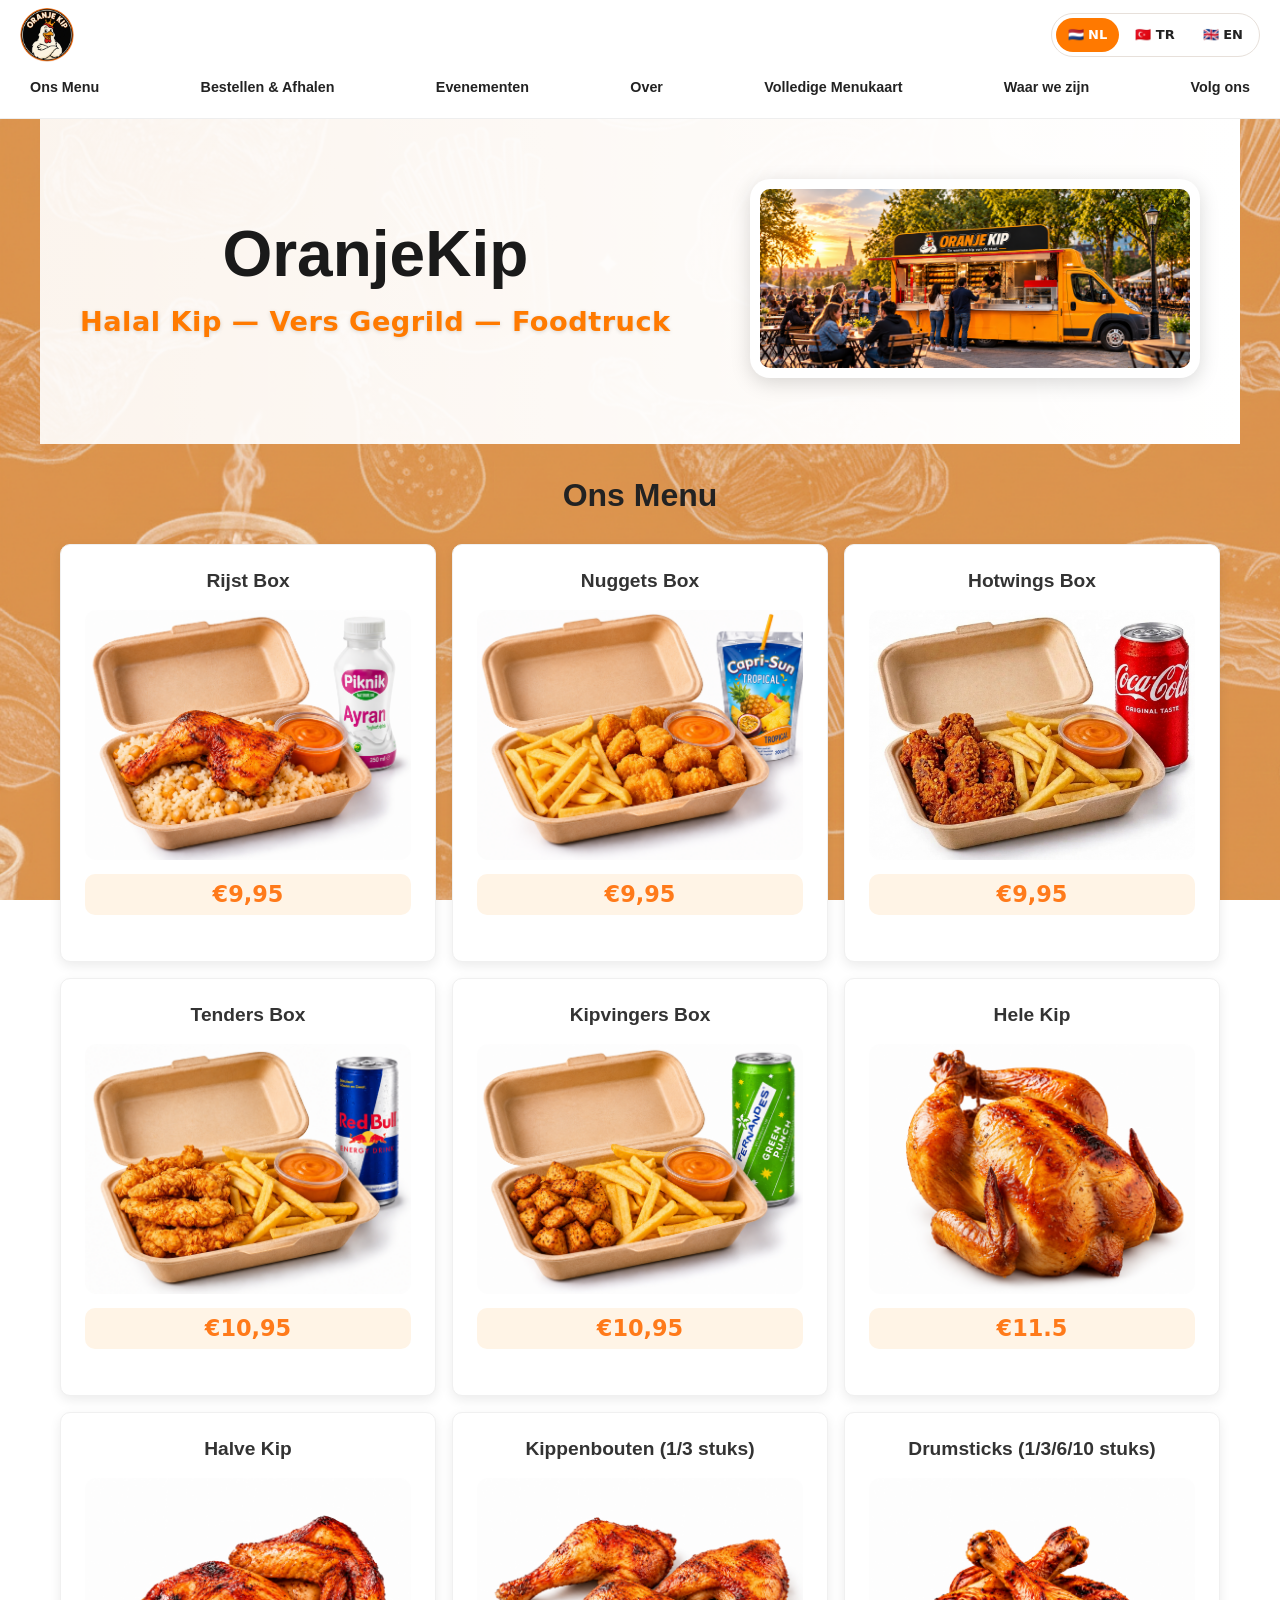
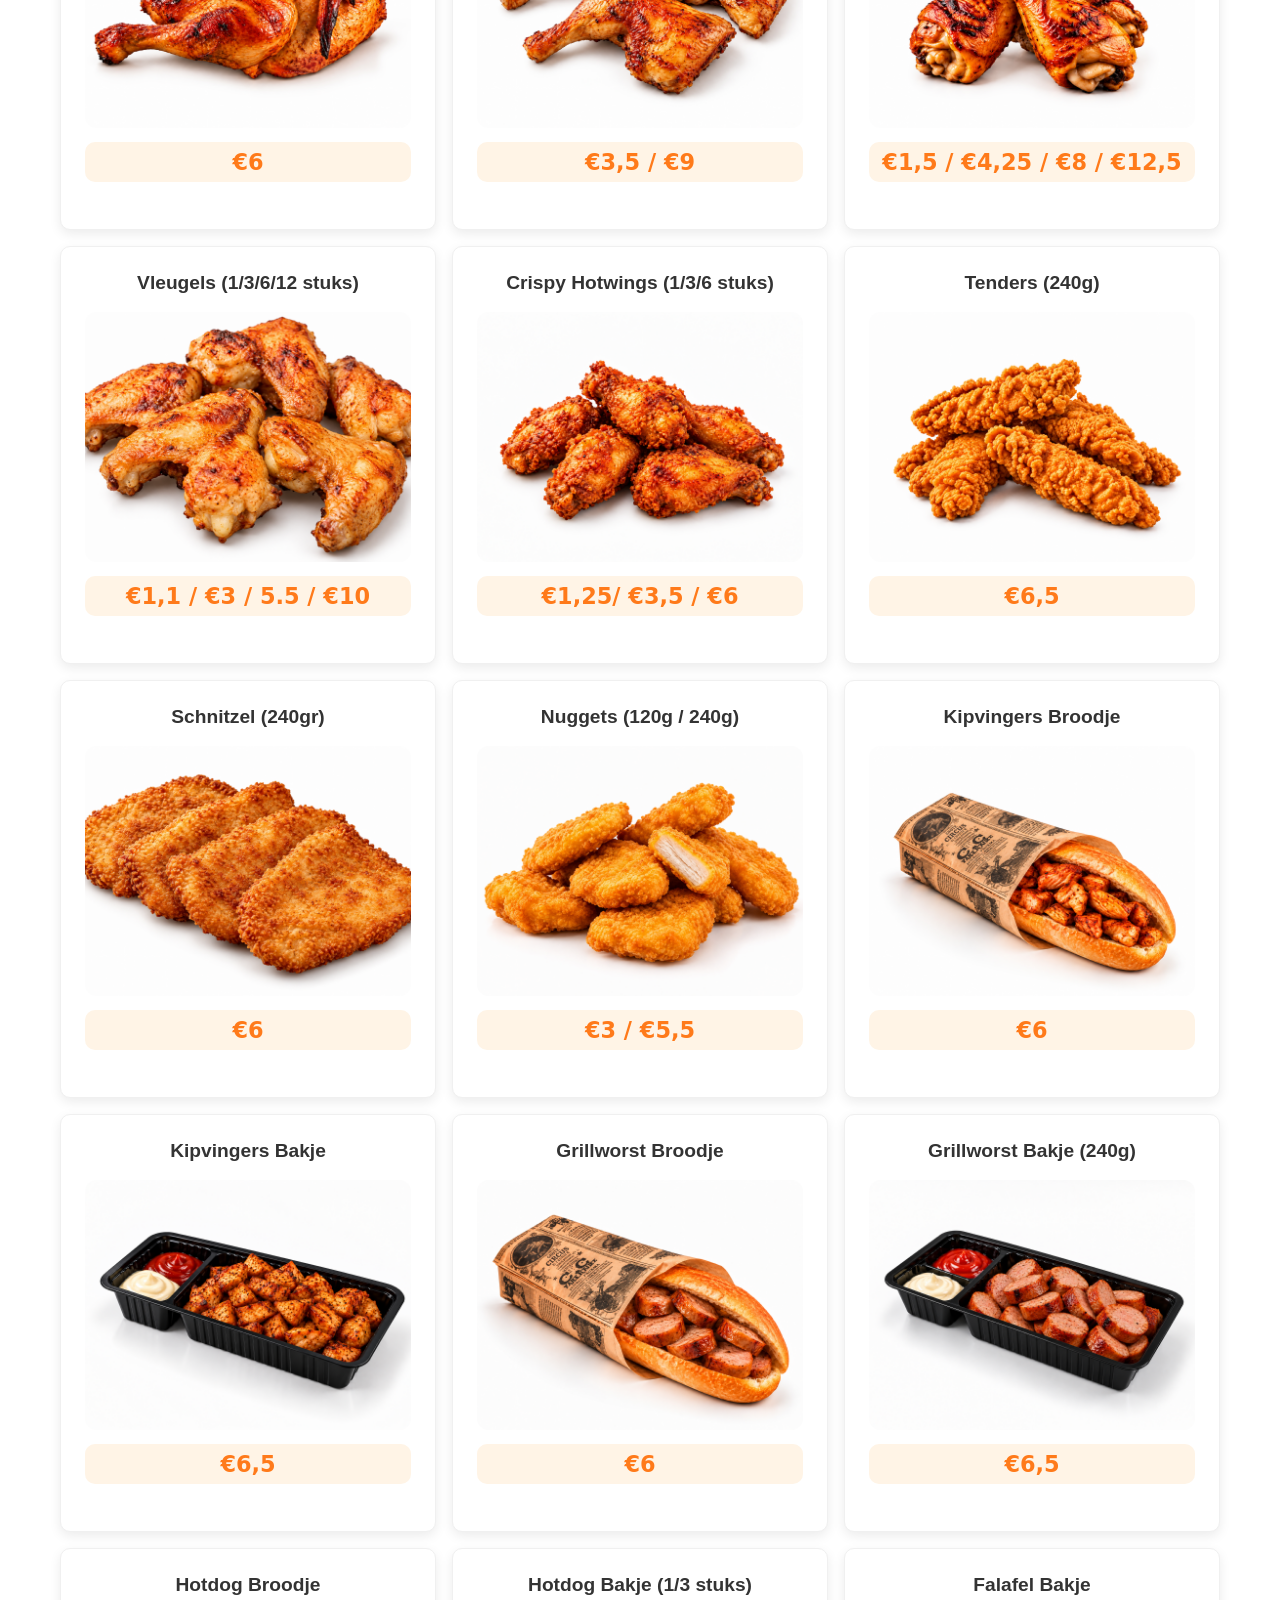
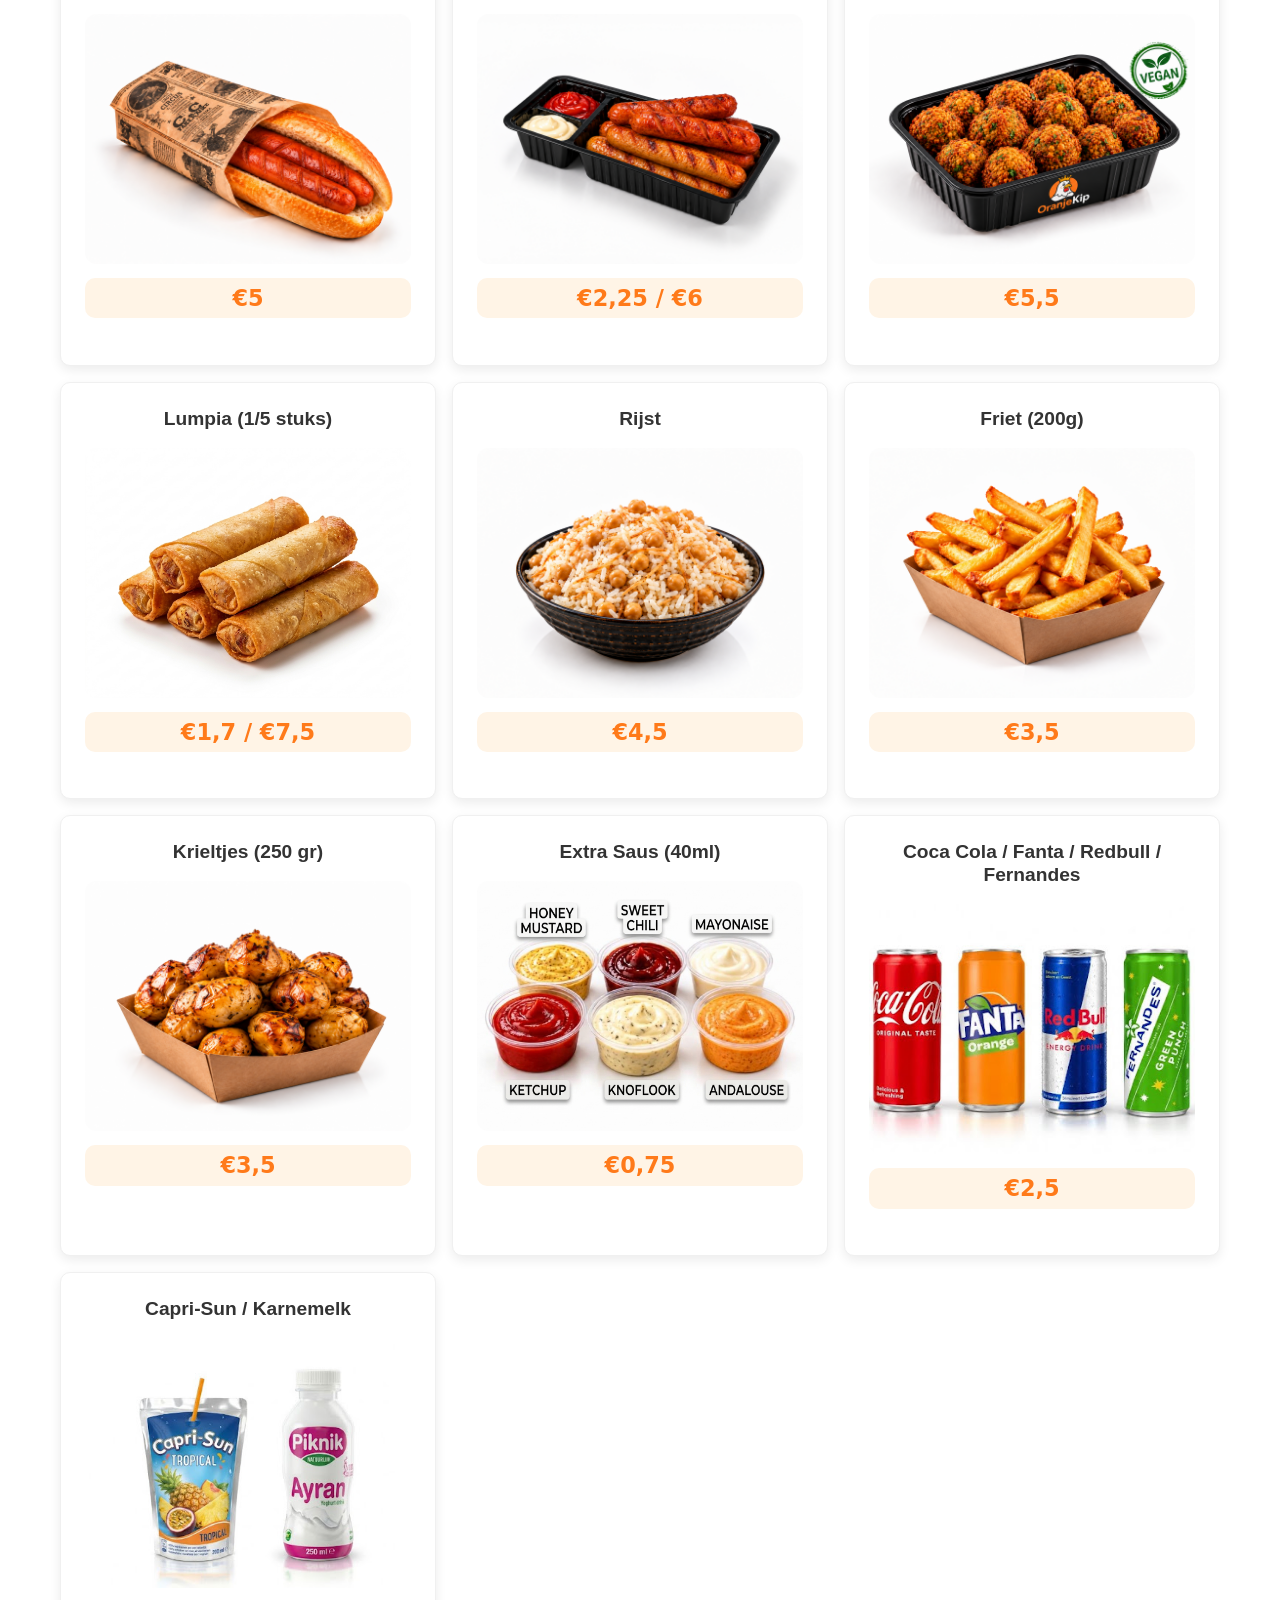
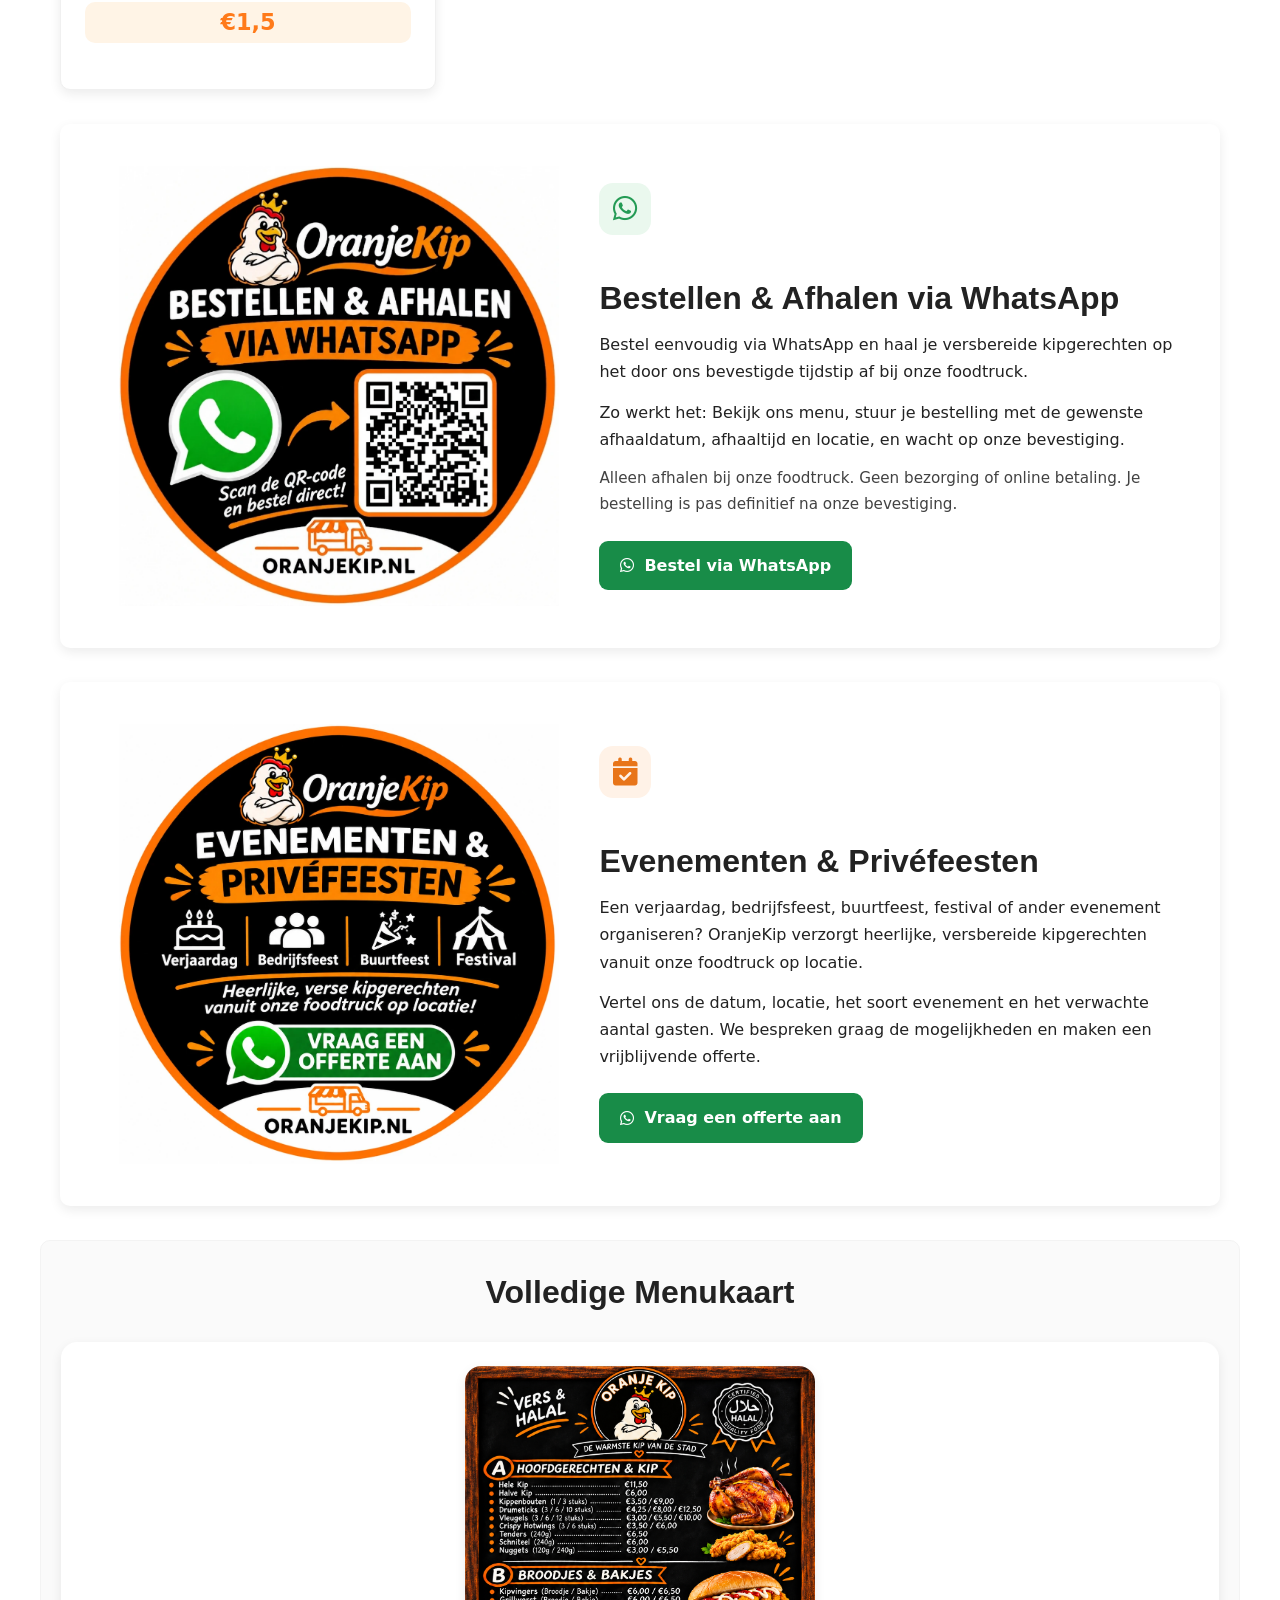
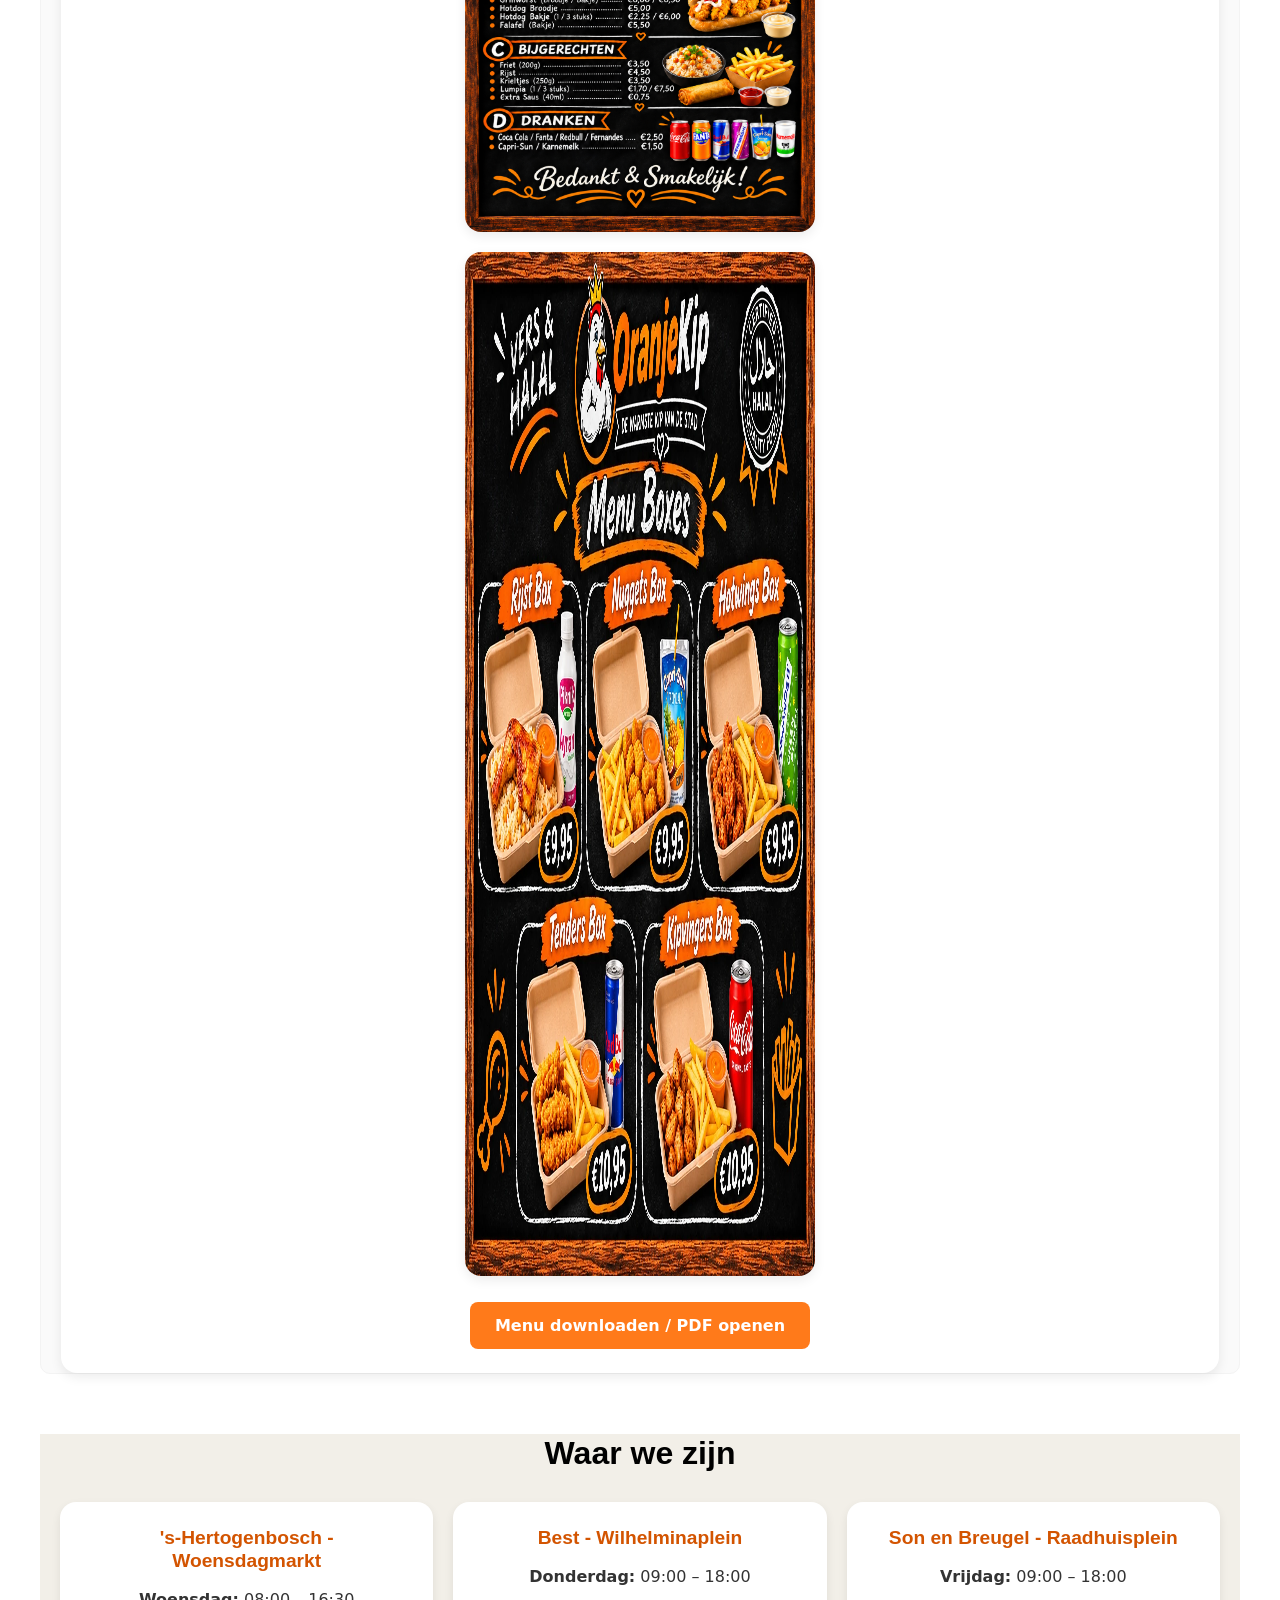
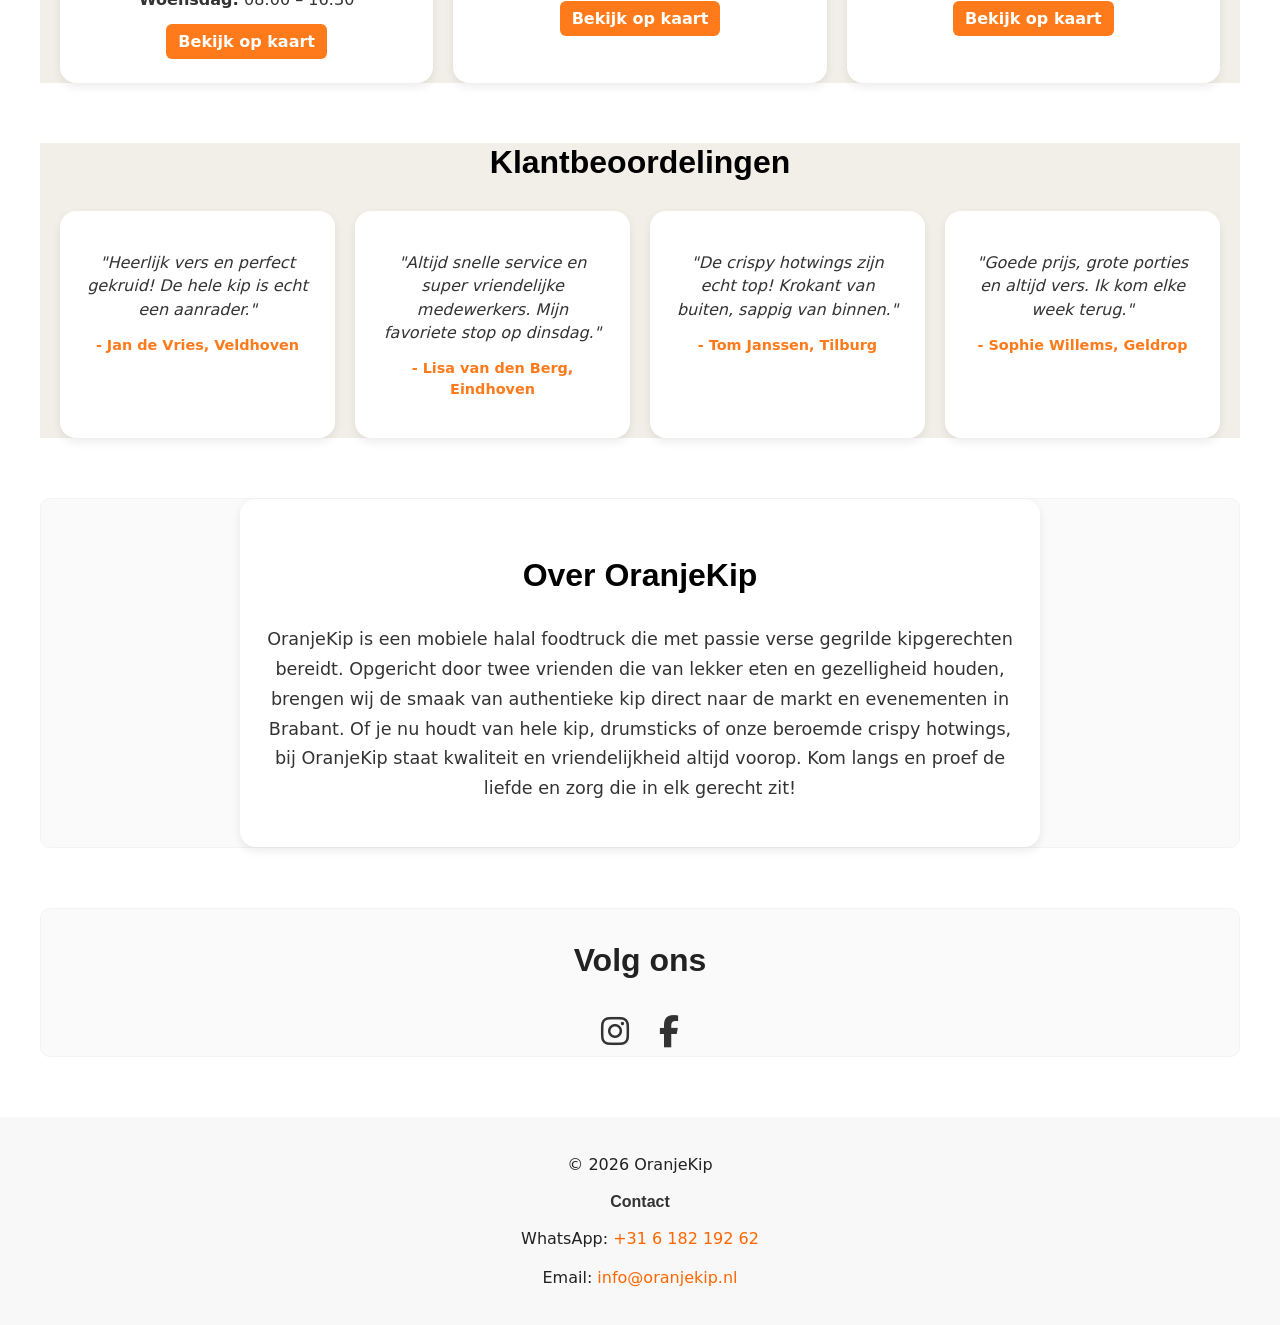
==== commit b235b908: "up" ====
--- a/index.html
+++ b/index.html
@@ -76,8 +76,8 @@
   <h2>Volledige Menukaart</h2>
   <div class="menu-content card">
     <img id="menu-image" src="images/OranjeKip Menu.png" alt="OranjeKip Menu">
-    <div class="menu-boxes-flyer" style="width:100%;max-width:950px;margin:28px auto 24px;text-align:center;">
-      <img src="images/menu-boxes-flyer.webp" alt="OranjeKip Menu Boxes: Rijst Box, Nuggets Box, Hotwings Box, Tenders Box en Kipvingers Box" loading="lazy" decoding="async" style="display:block;width:100%;height:auto;border-radius:12px;" />
+    <div class="menu-boxes-flyer" aria-label="Menu Boxes flyer">
+      <img id="menu-boxes-image" src="/images/menu-boxes-flyer.webp?v=20261123-2" alt="OranjeKip Menu Boxes: Rijst Box, Nuggets Box, Hotwings Box, Tenders Box en Kipvingers Box" loading="eager" decoding="async" width="1536" height="1024">
     </div>
     <a id="menu-pdf" href="docs/menu-oranjekip.pdf" target="_blank" class="download-btn">Menu downloaden / PDF openen</a>
   </div>
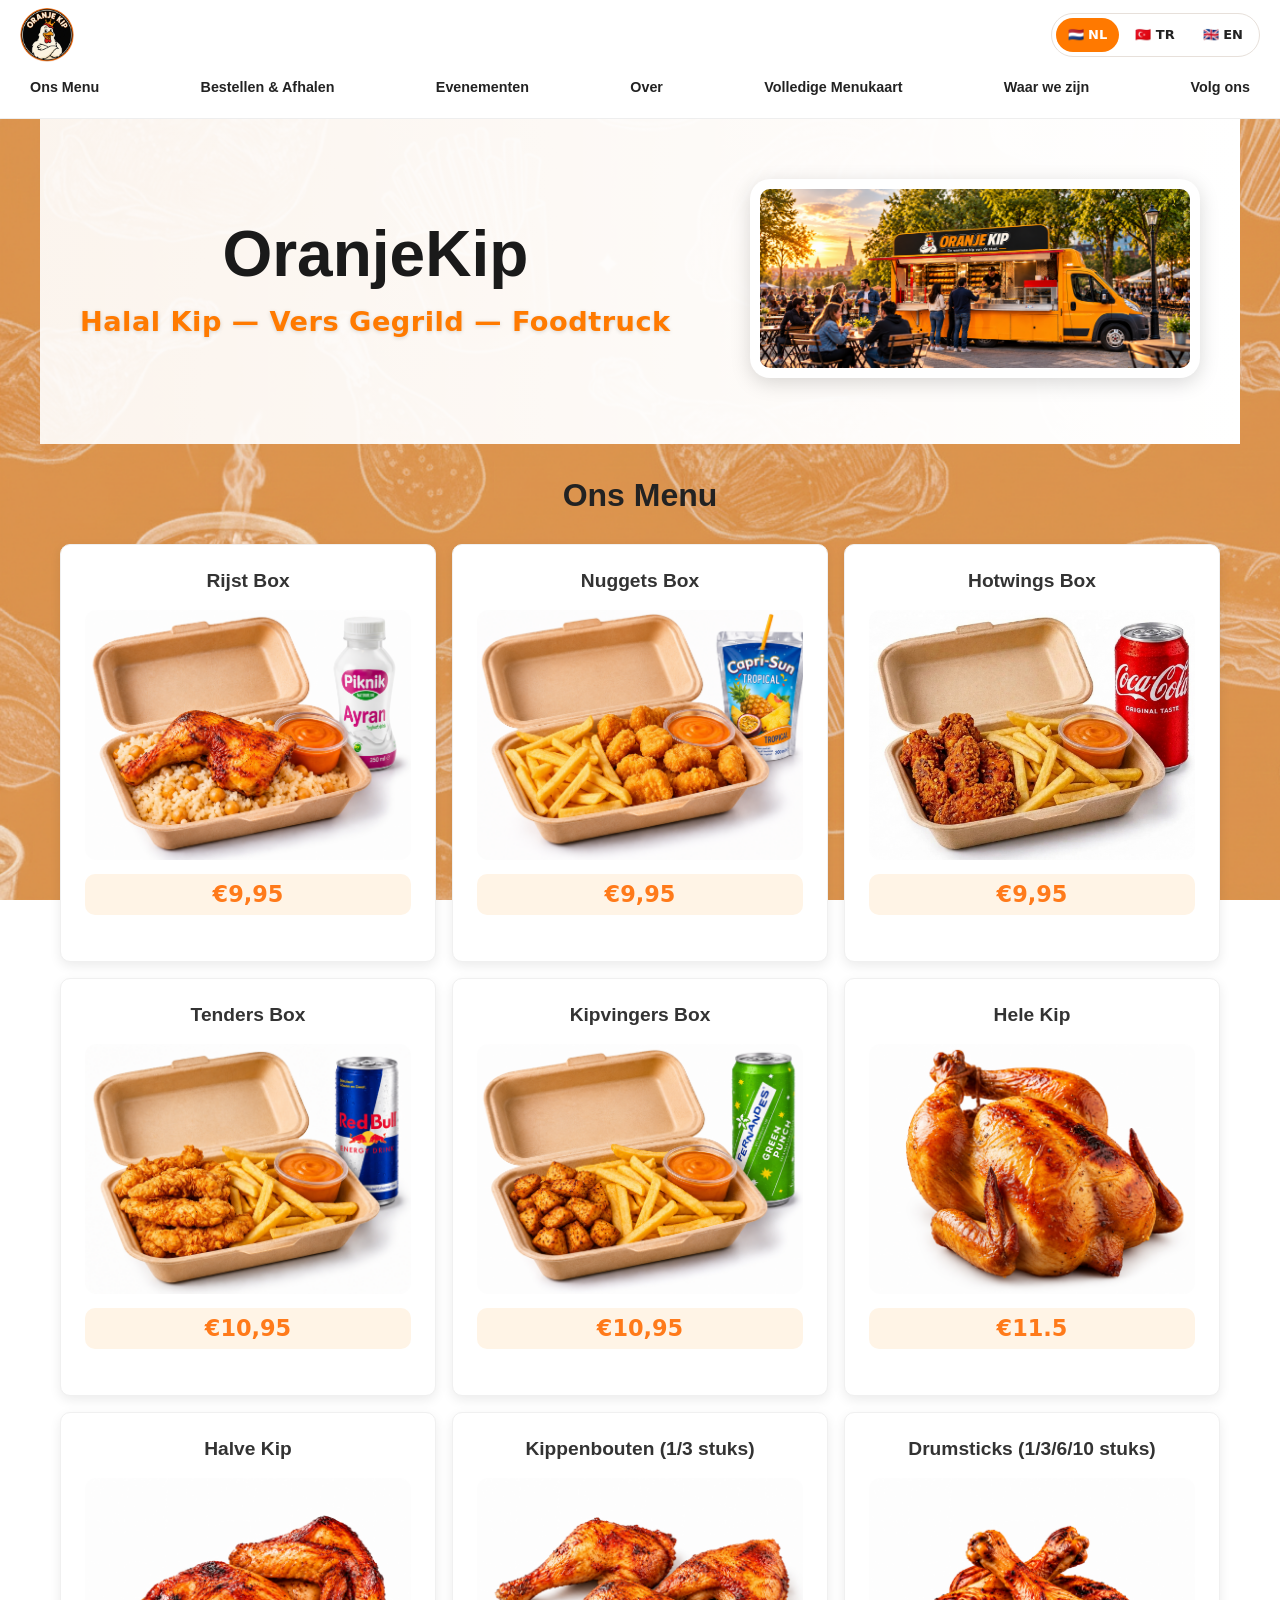
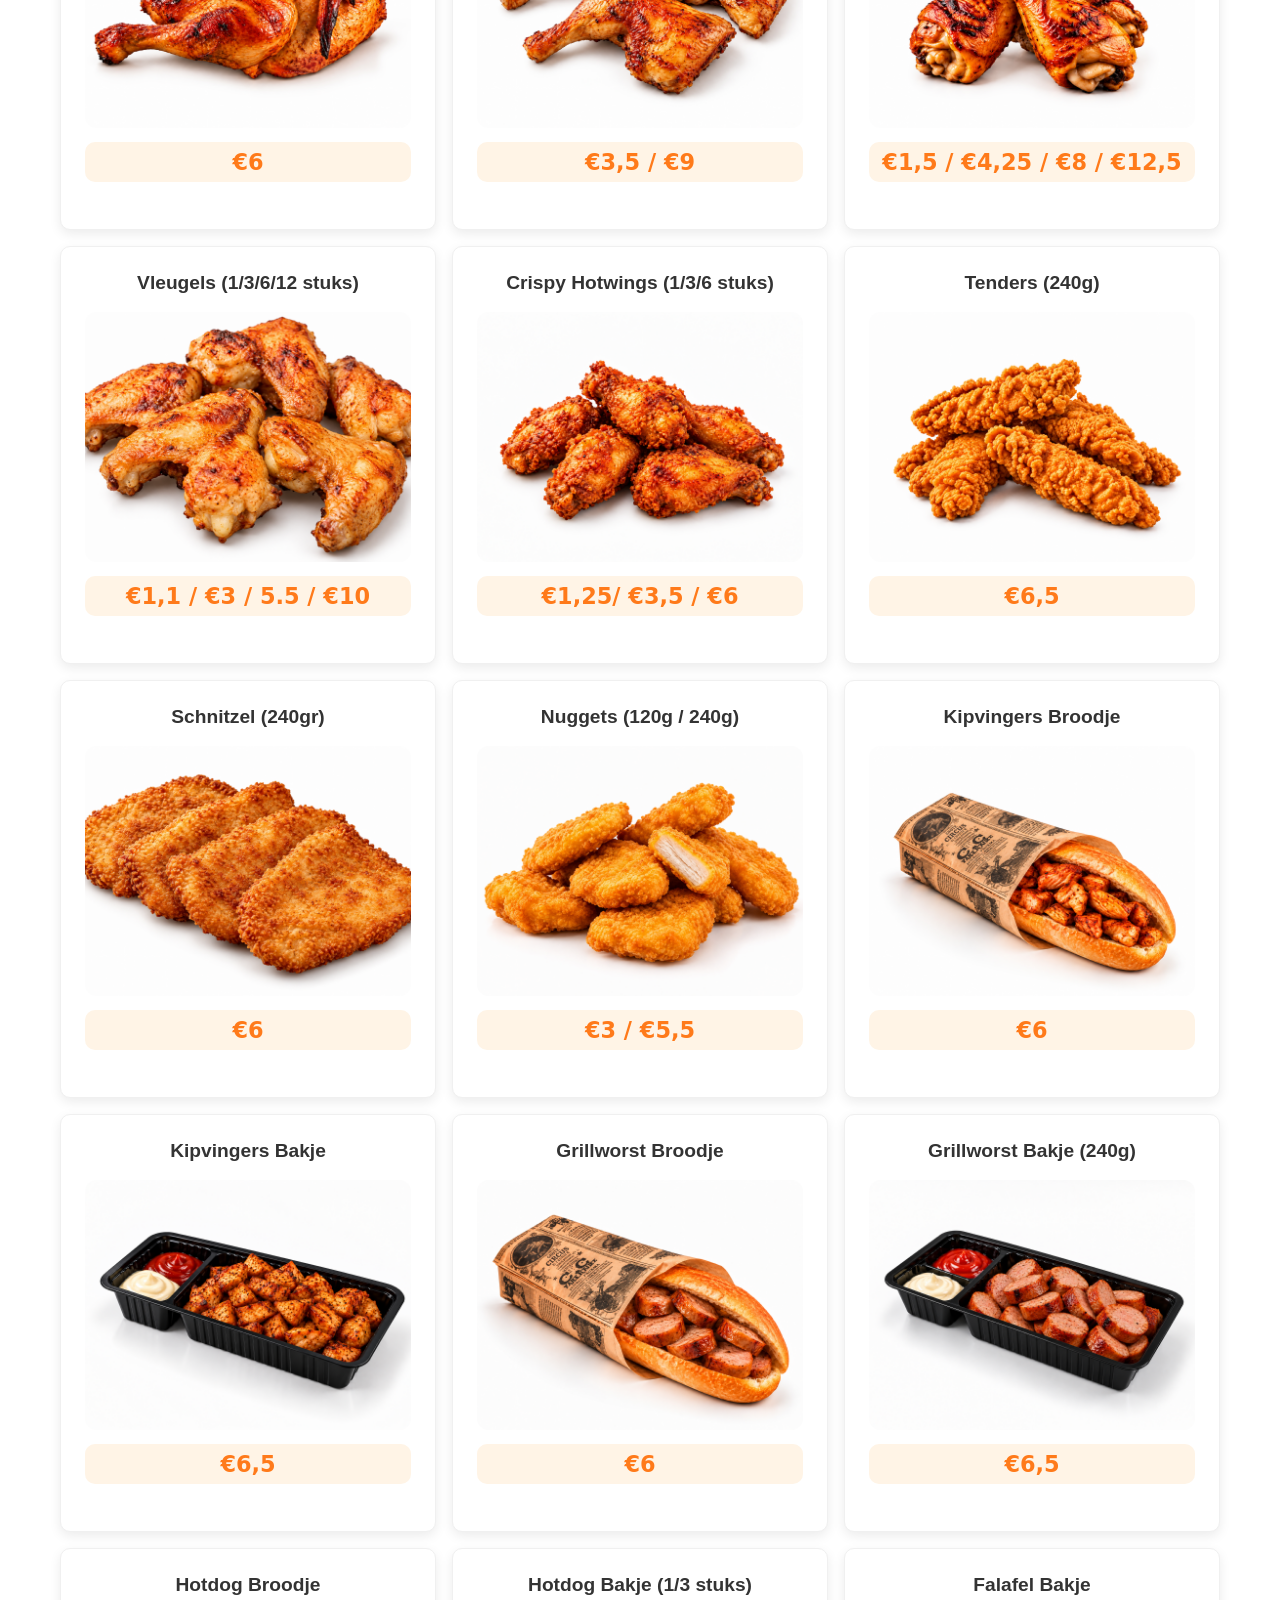
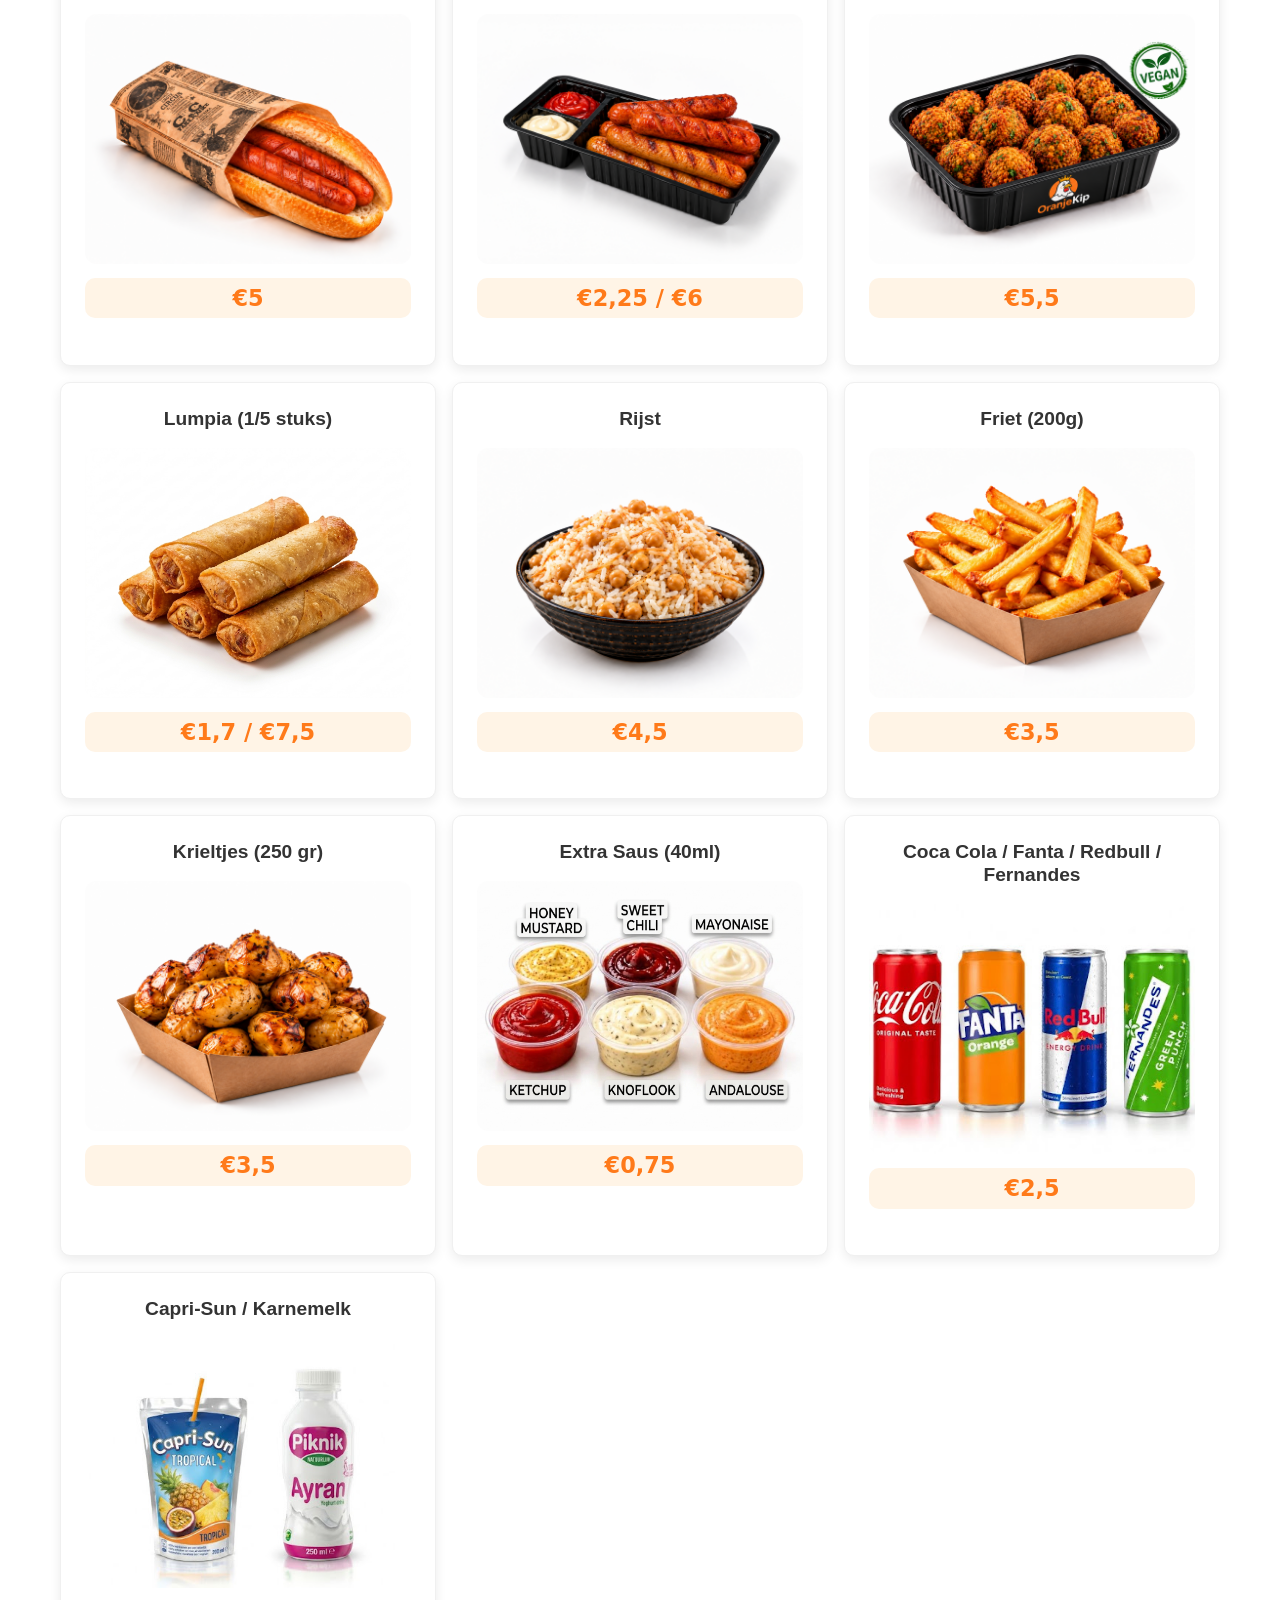
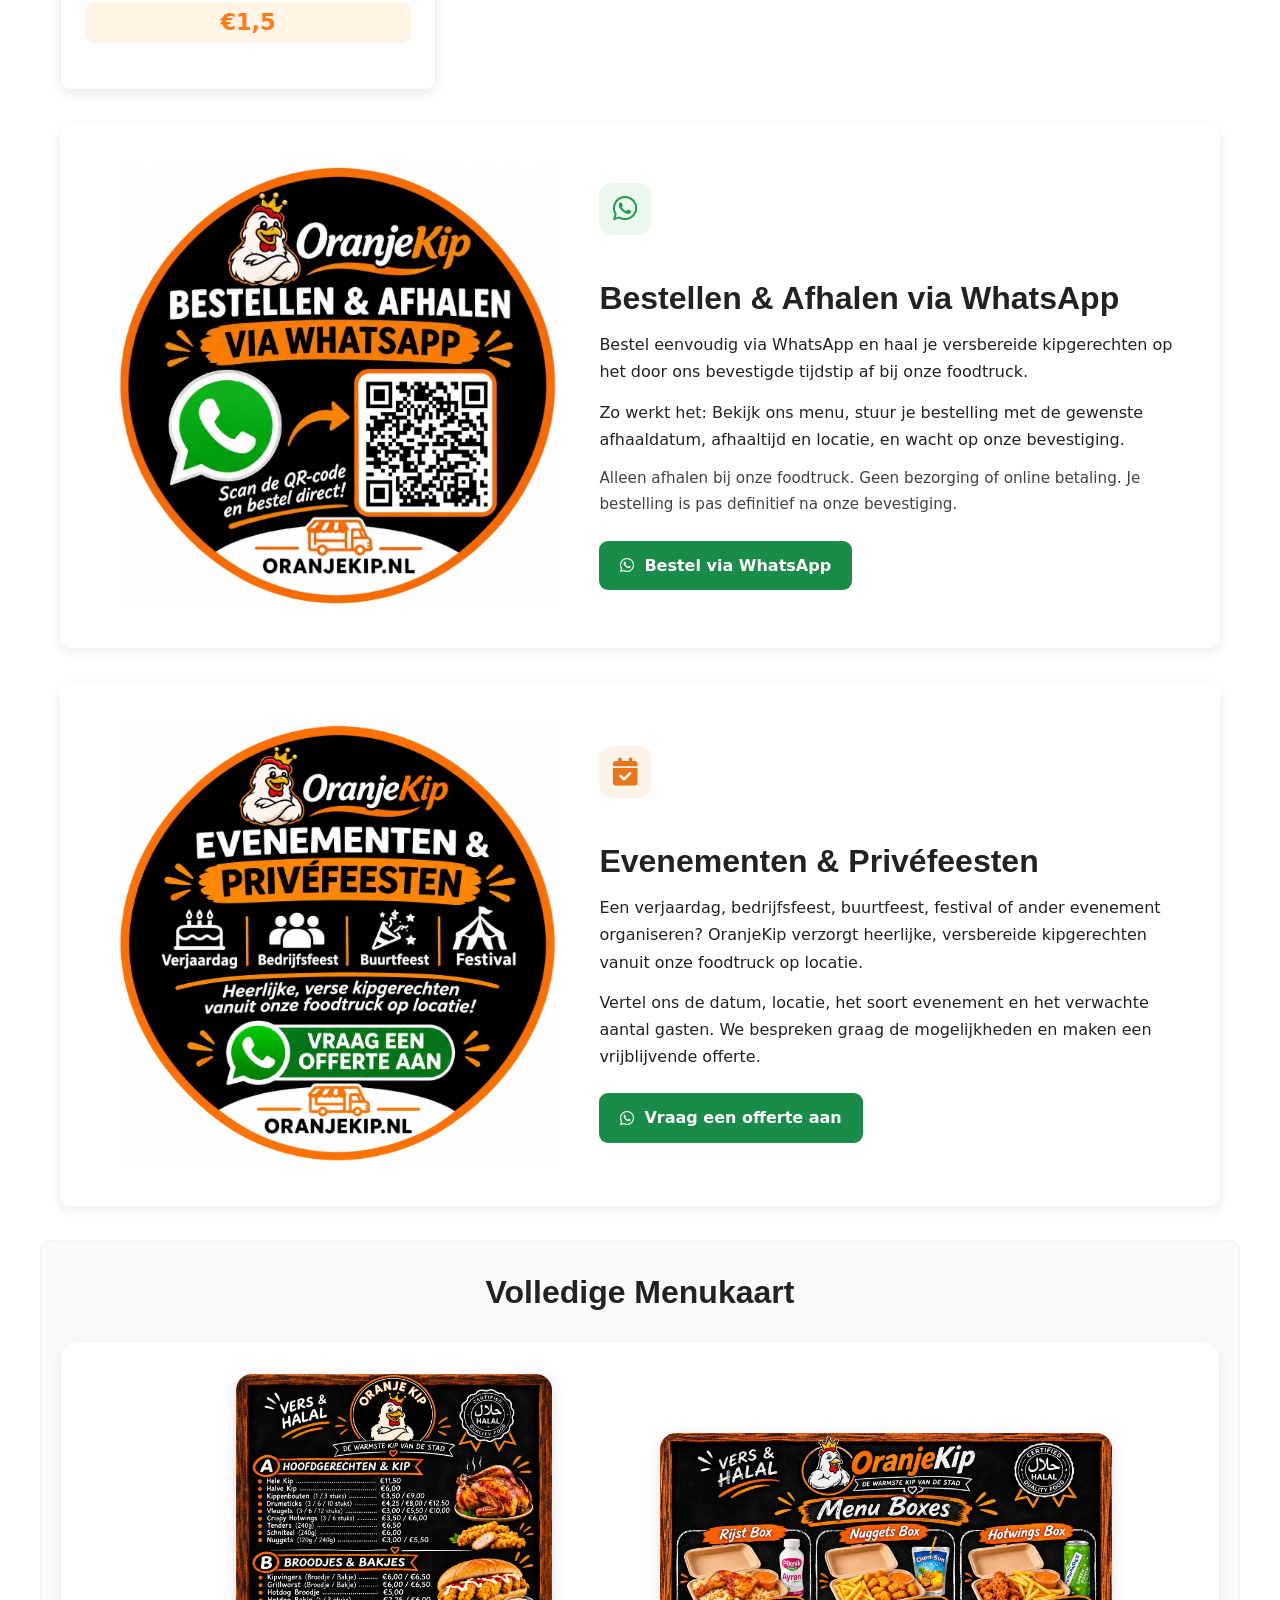
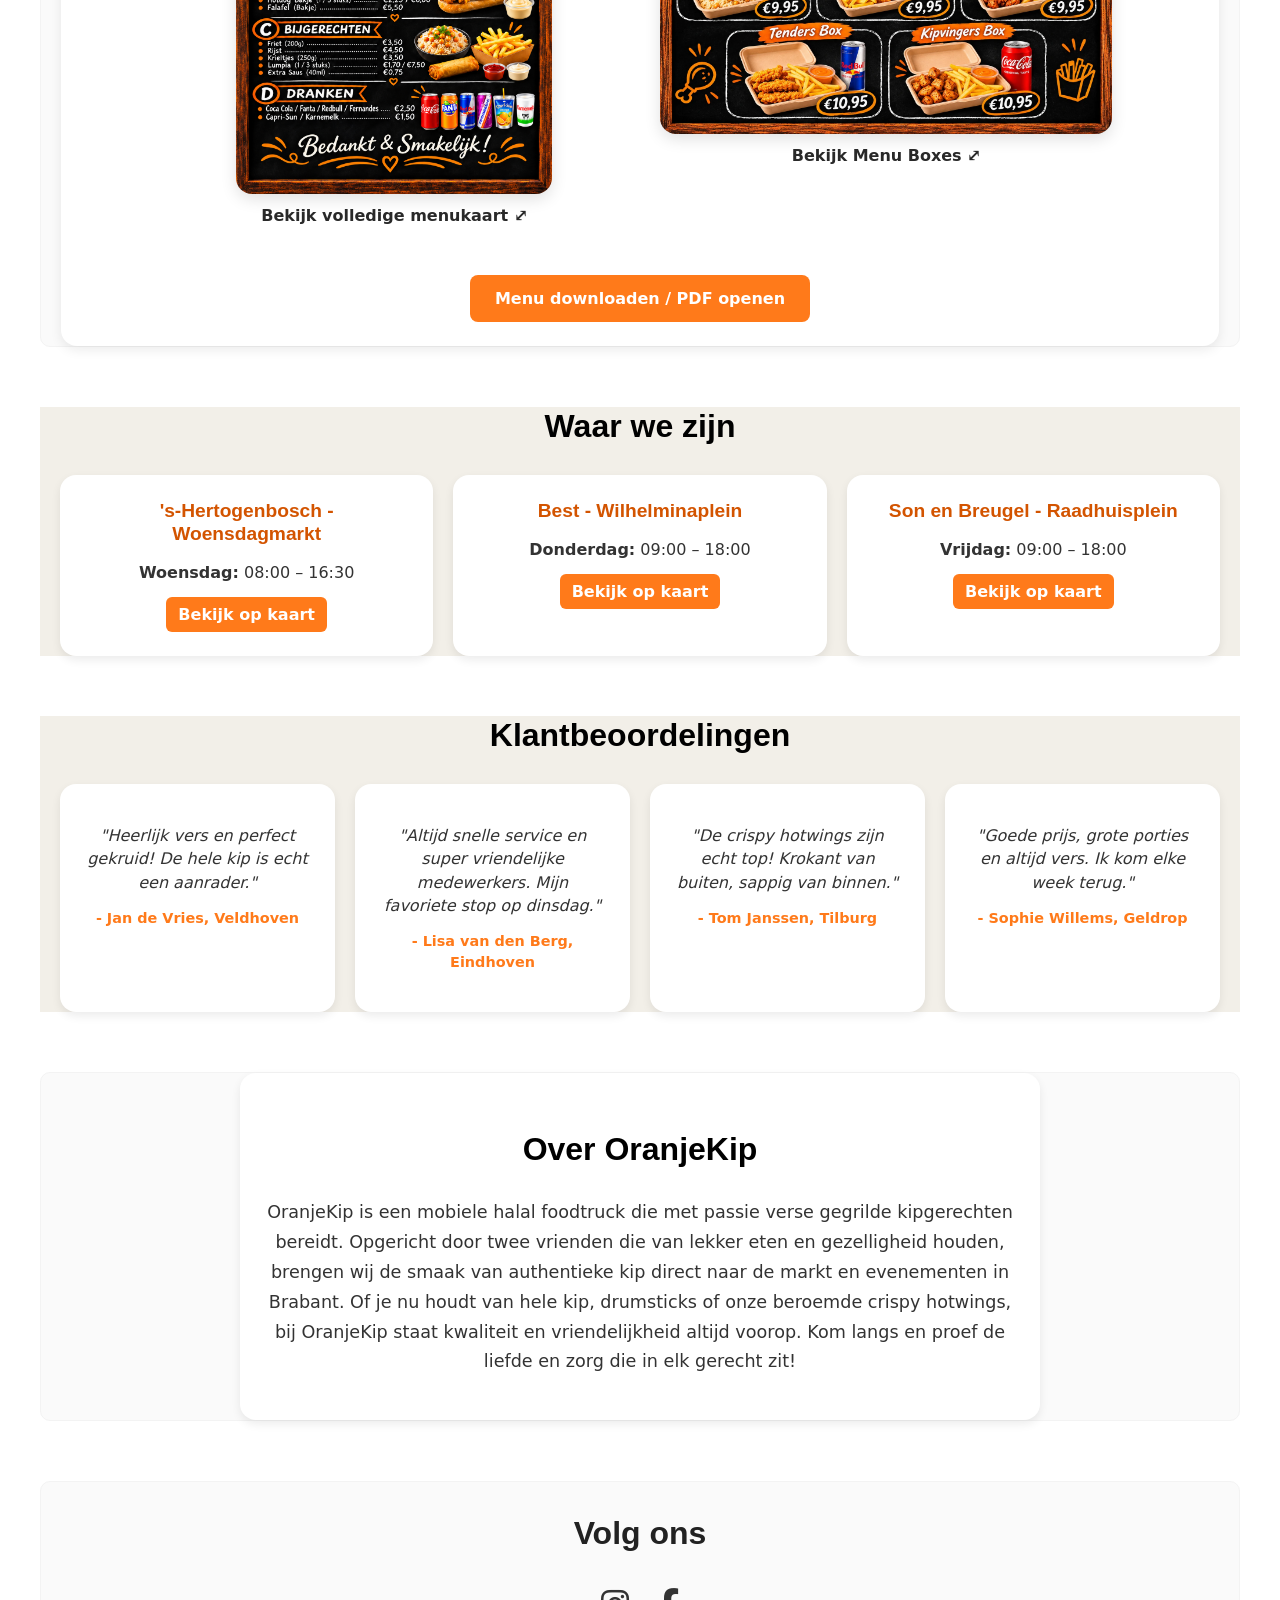
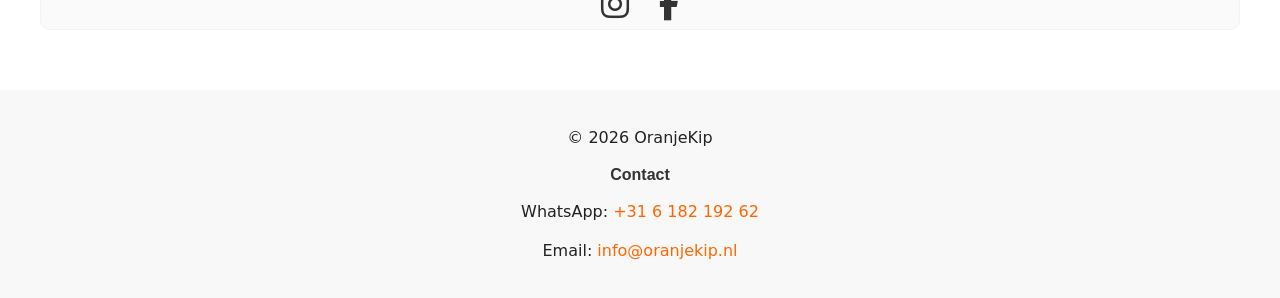
==== commit e24d6b01: "up" ====
--- a/index.html
+++ b/index.html
@@ -75,9 +75,15 @@
 <section id="fullmenu" class="container fullmenu-section">
   <h2>Volledige Menukaart</h2>
   <div class="menu-content card">
-    <img id="menu-image" src="images/OranjeKip Menu.png" alt="OranjeKip Menu">
-    <div class="menu-boxes-flyer" aria-label="Menu Boxes flyer">
-      <img id="menu-boxes-image" src="/images/menu-boxes-flyer.webp?v=20261123-2" alt="OranjeKip Menu Boxes: Rijst Box, Nuggets Box, Hotwings Box, Tenders Box en Kipvingers Box" loading="eager" decoding="async" width="1536" height="1024">
+    <div class="menu-flyer-grid">
+      <button class="menu-flyer-trigger" type="button" data-flyer="images/OranjeKip Menu.png" data-title="Volledige Menukaart" aria-label="Volledige Menukaart büyüt">
+        <img id="menu-image" src="images/OranjeKip Menu.png" alt="Volledige Menukaart" loading="lazy">
+        <span>Bekijk volledige menukaart ⤢</span>
+      </button>
+      <button class="menu-flyer-trigger" type="button" data-flyer="images/menu-boxes-flyer.webp" data-title="Menu Boxes" aria-label="Menu Boxes flyer büyüt">
+        <img id="menu-boxes-image" src="images/menu-boxes-flyer.webp" alt="Menu Boxes flyer" loading="lazy">
+        <span>Bekijk Menu Boxes ⤢</span>
+      </button>
     </div>
     <a id="menu-pdf" href="docs/menu-oranjekip.pdf" target="_blank" class="download-btn">Menu downloaden / PDF openen</a>
   </div>
@@ -313,5 +319,27 @@
 
 initSite();
 </script>
+
+<dialog id="flyer-zoom-dialog" class="flyer-zoom-dialog" aria-label="Flyer vergroot weergeven">
+  <button type="button" class="flyer-zoom-close" aria-label="Sluiten">×</button>
+  <img id="flyer-zoom-image" alt="Vergrote flyer">
+</dialog>
+<script>
+(function () {
+  const dialog = document.getElementById('flyer-zoom-dialog');
+  const image = document.getElementById('flyer-zoom-image');
+  if (!dialog || !image || !dialog.showModal) return;
+  document.querySelectorAll('.menu-flyer-trigger').forEach(button => {
+    button.addEventListener('click', () => {
+      image.src = button.dataset.flyer;
+      image.alt = button.dataset.title;
+      dialog.showModal();
+    });
+  });
+  dialog.querySelector('.flyer-zoom-close').addEventListener('click', () => dialog.close());
+  dialog.addEventListener('click', event => { if (event.target === dialog) dialog.close(); });
+  dialog.addEventListener('close', () => { image.removeAttribute('src'); });
+})();
+</script>
 </body>
 </html>
--- a/style.css
+++ b/style.css
@@ -972,3 +972,25 @@
 @media (max-width: 720px) {
   #bestellen .service-image, #evenementen .service-image { max-height: 340px; }
 }
+
+/* Dedicated layout for the horizontal Menu Boxes flyer */
+.menu-content .menu-boxes-flyer { display:block !important; width:100%; max-width:950px; margin:16px auto 12px; text-align:center; }
+.menu-content .menu-boxes-flyer img { display:block !important; width:100% !important; max-width:none !important; height:auto !important; object-fit:contain; border-radius:12px; }
+@media (max-width:600px) { .menu-content .menu-boxes-flyer { margin:10px auto; } }
+
+/* Menu Boxes flyer: force centered layout independently of generic menu images */
+.fullmenu-section .menu-content { align-items:center !important; }
+.fullmenu-section .menu-content .menu-boxes-flyer { align-self:center !important; display:flex !important; justify-content:center !important; width:100% !important; max-width:900px !important; margin:20px auto 12px !important; }
+.fullmenu-section .menu-content .menu-boxes-flyer #menu-boxes-image { display:block !important; width:100% !important; max-width:900px !important; height:auto !important; margin:0 auto !important; }
+
+/* Volledige Menukaart: two flyers side by side, click to zoom */
+.fullmenu-section .menu-content .menu-flyer-grid {display:grid;grid-template-columns:minmax(0,1fr) minmax(0,1fr);gap:24px;width:100%;max-width:960px;margin:0 auto 20px;align-items:center;justify-items:center;}
+.fullmenu-section .menu-content .menu-flyer-trigger {appearance:none;border:0;background:transparent;cursor:zoom-in;display:flex;flex-direction:column;align-items:center;justify-content:center;gap:10px;width:100%;min-width:0;padding:8px;color:#292929;font:inherit;font-weight:700;}
+.fullmenu-section .menu-content .menu-flyer-trigger img {display:block;width:auto !important;max-width:100% !important;height:auto !important;max-height:420px !important;object-fit:contain;margin:auto !important;box-shadow:0 5px 16px rgba(0,0,0,.12);}
+.fullmenu-section .menu-content .menu-flyer-trigger:hover img {filter:brightness(1.06);}
+.fullmenu-section .menu-content .menu-flyer-trigger:focus-visible {outline:3px solid #ff7b19;outline-offset:3px;border-radius:12px;}
+.flyer-zoom-dialog {padding:42px 16px 16px;border:0;border-radius:12px;max-width:96vw;max-height:96vh;background:#161616;box-shadow:0 16px 80px rgba(0,0,0,.5);overflow:auto;}
+.flyer-zoom-dialog::backdrop {background:rgba(0,0,0,.85);}
+.flyer-zoom-dialog img {display:block;max-width:calc(96vw - 32px);max-height:calc(96vh - 74px);width:auto;height:auto;object-fit:contain;margin:auto;}
+.flyer-zoom-close {position:absolute;top:4px;right:10px;border:0;background:transparent;color:#fff;font-size:36px;line-height:1;cursor:pointer;padding:0 8px;}
+@media(max-width:600px) {.fullmenu-section .menu-content .menu-flyer-grid {gap:10px;}.fullmenu-section .menu-content .menu-flyer-trigger {padding:2px;font-size:12px;}.fullmenu-section .menu-content .menu-flyer-trigger img {max-height:280px !important;}}
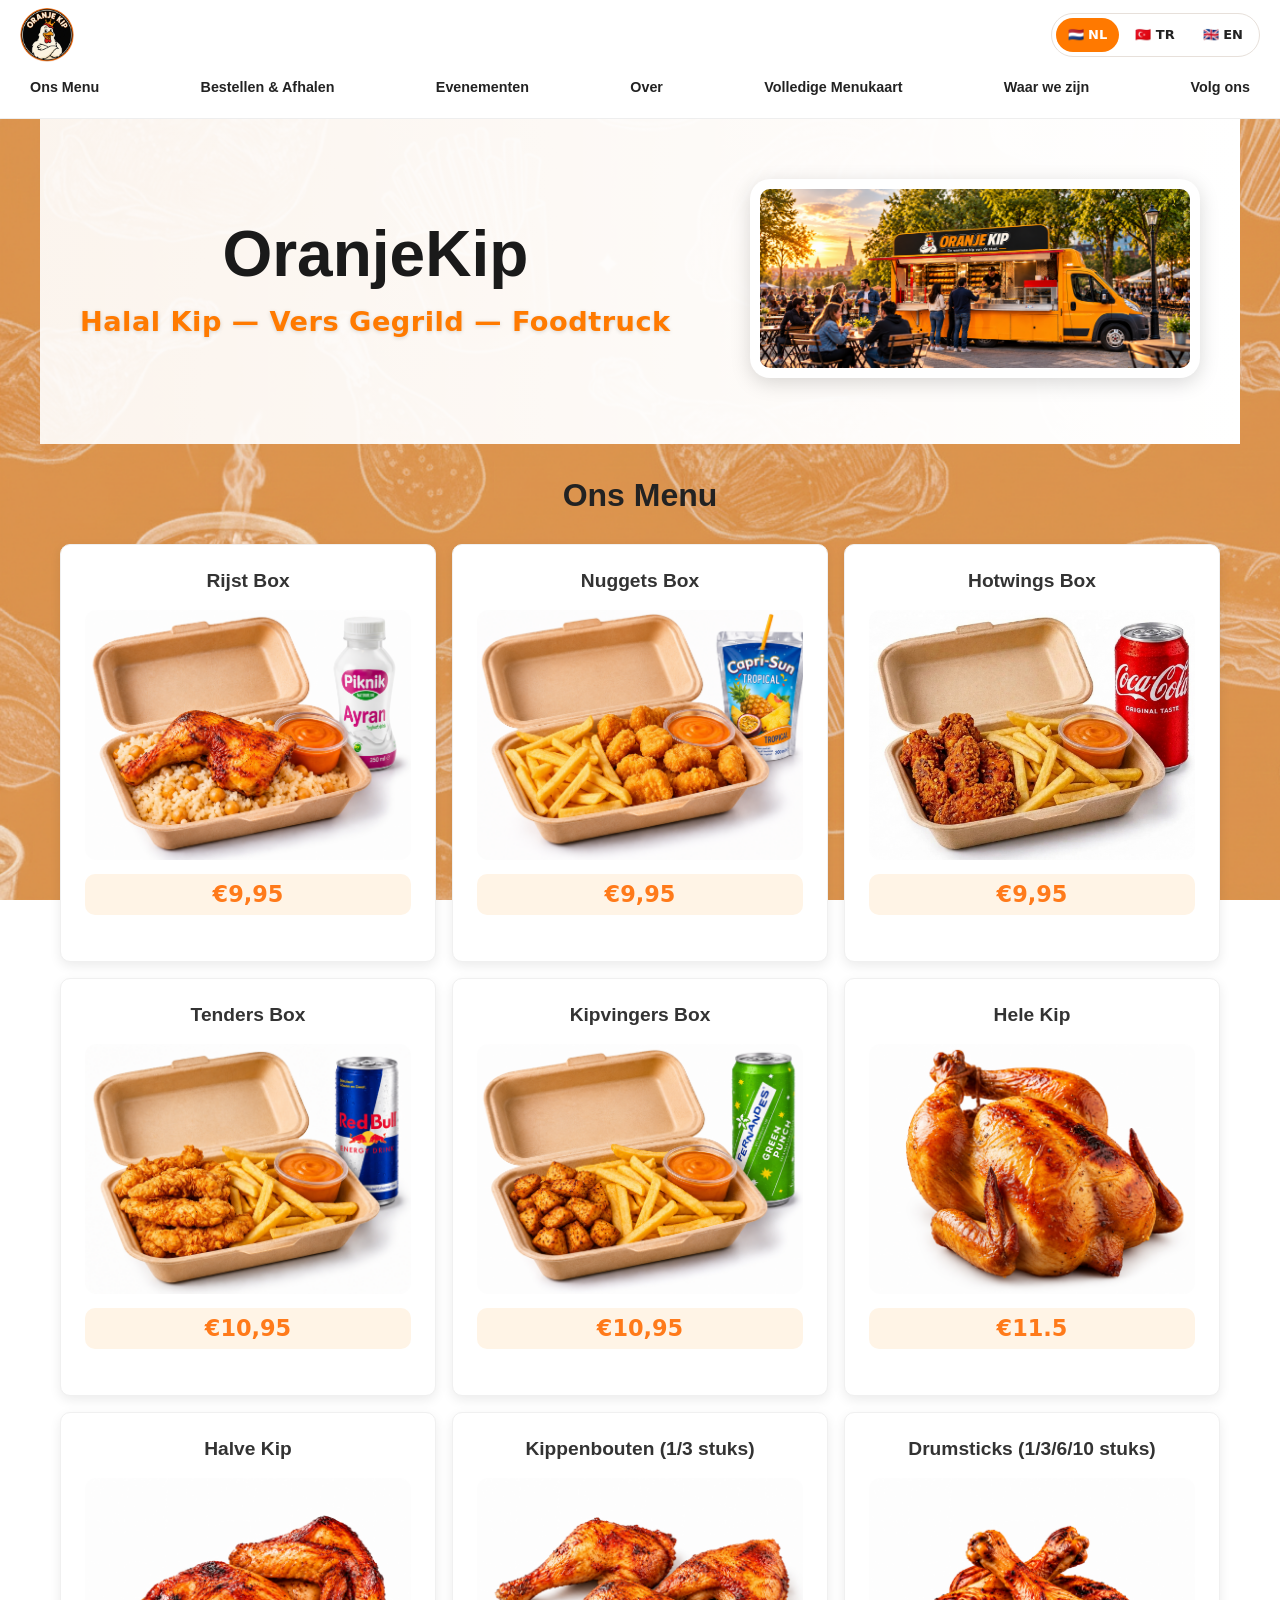
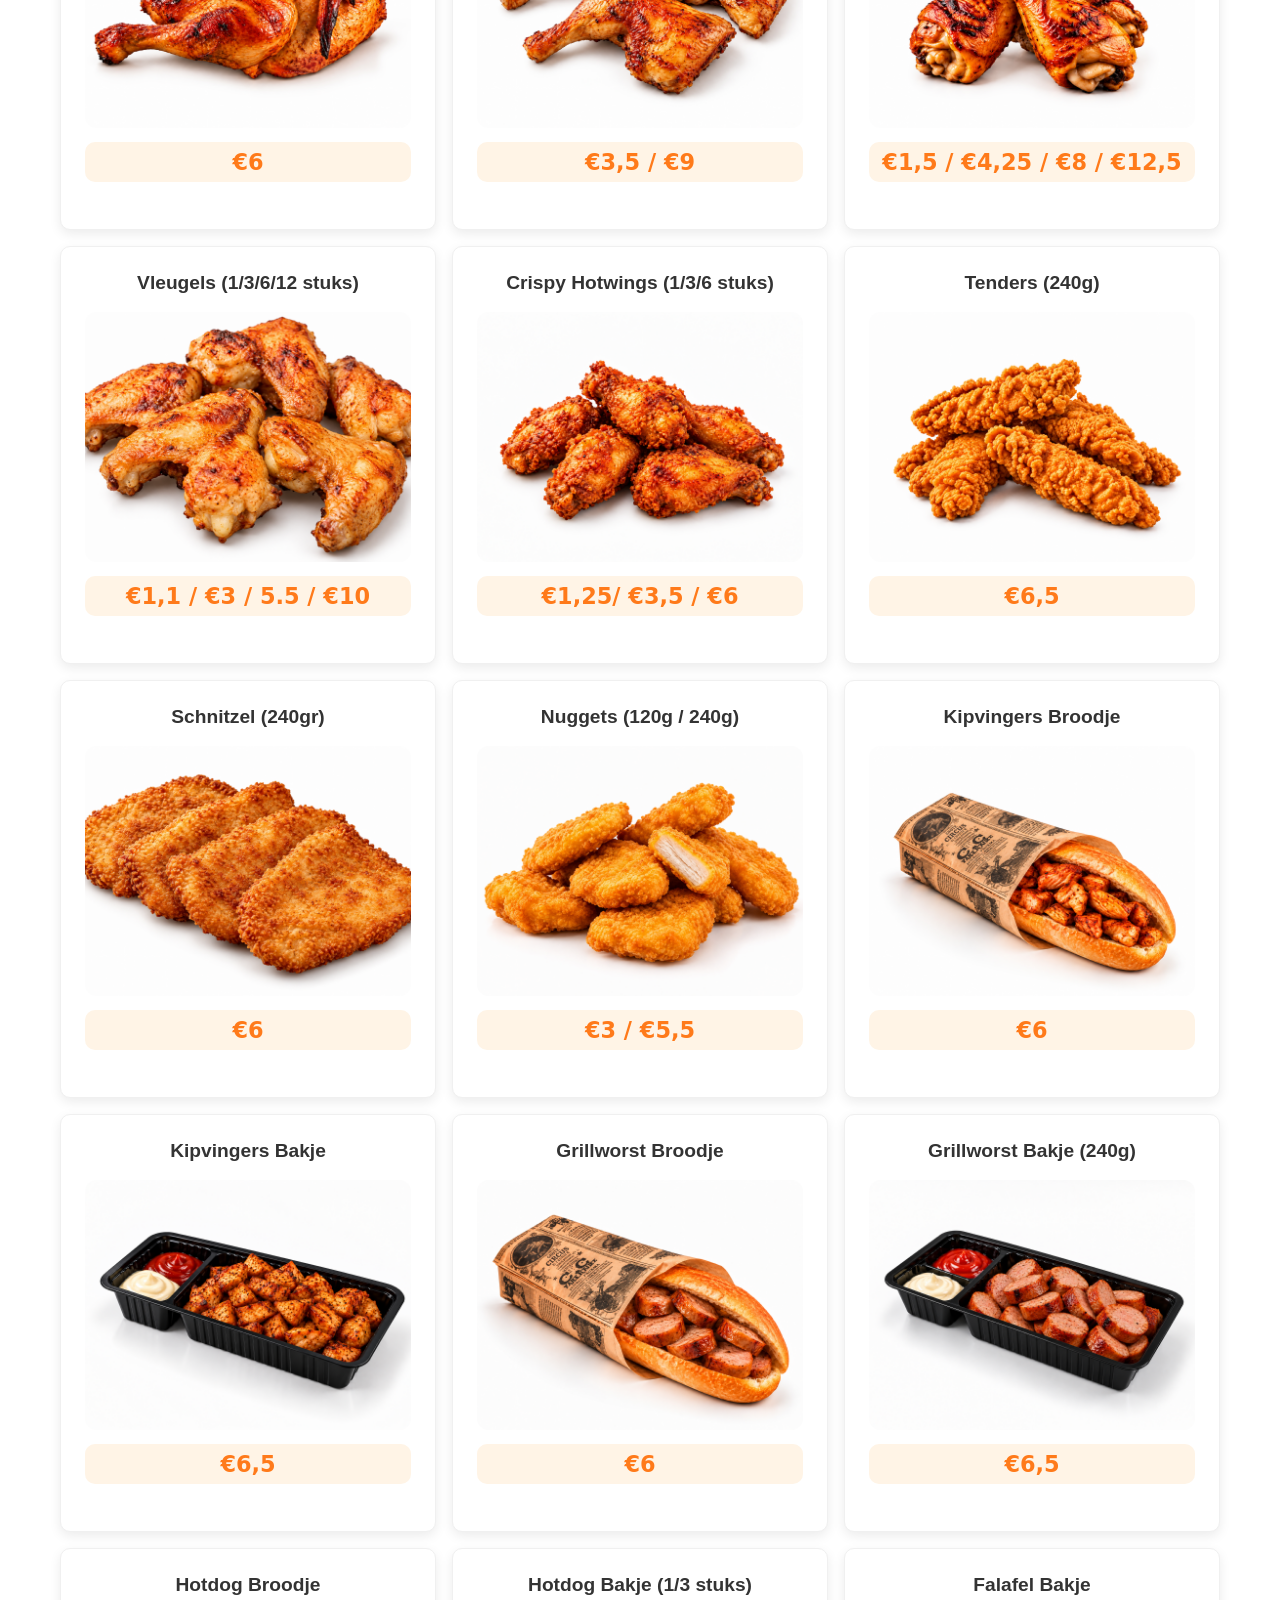
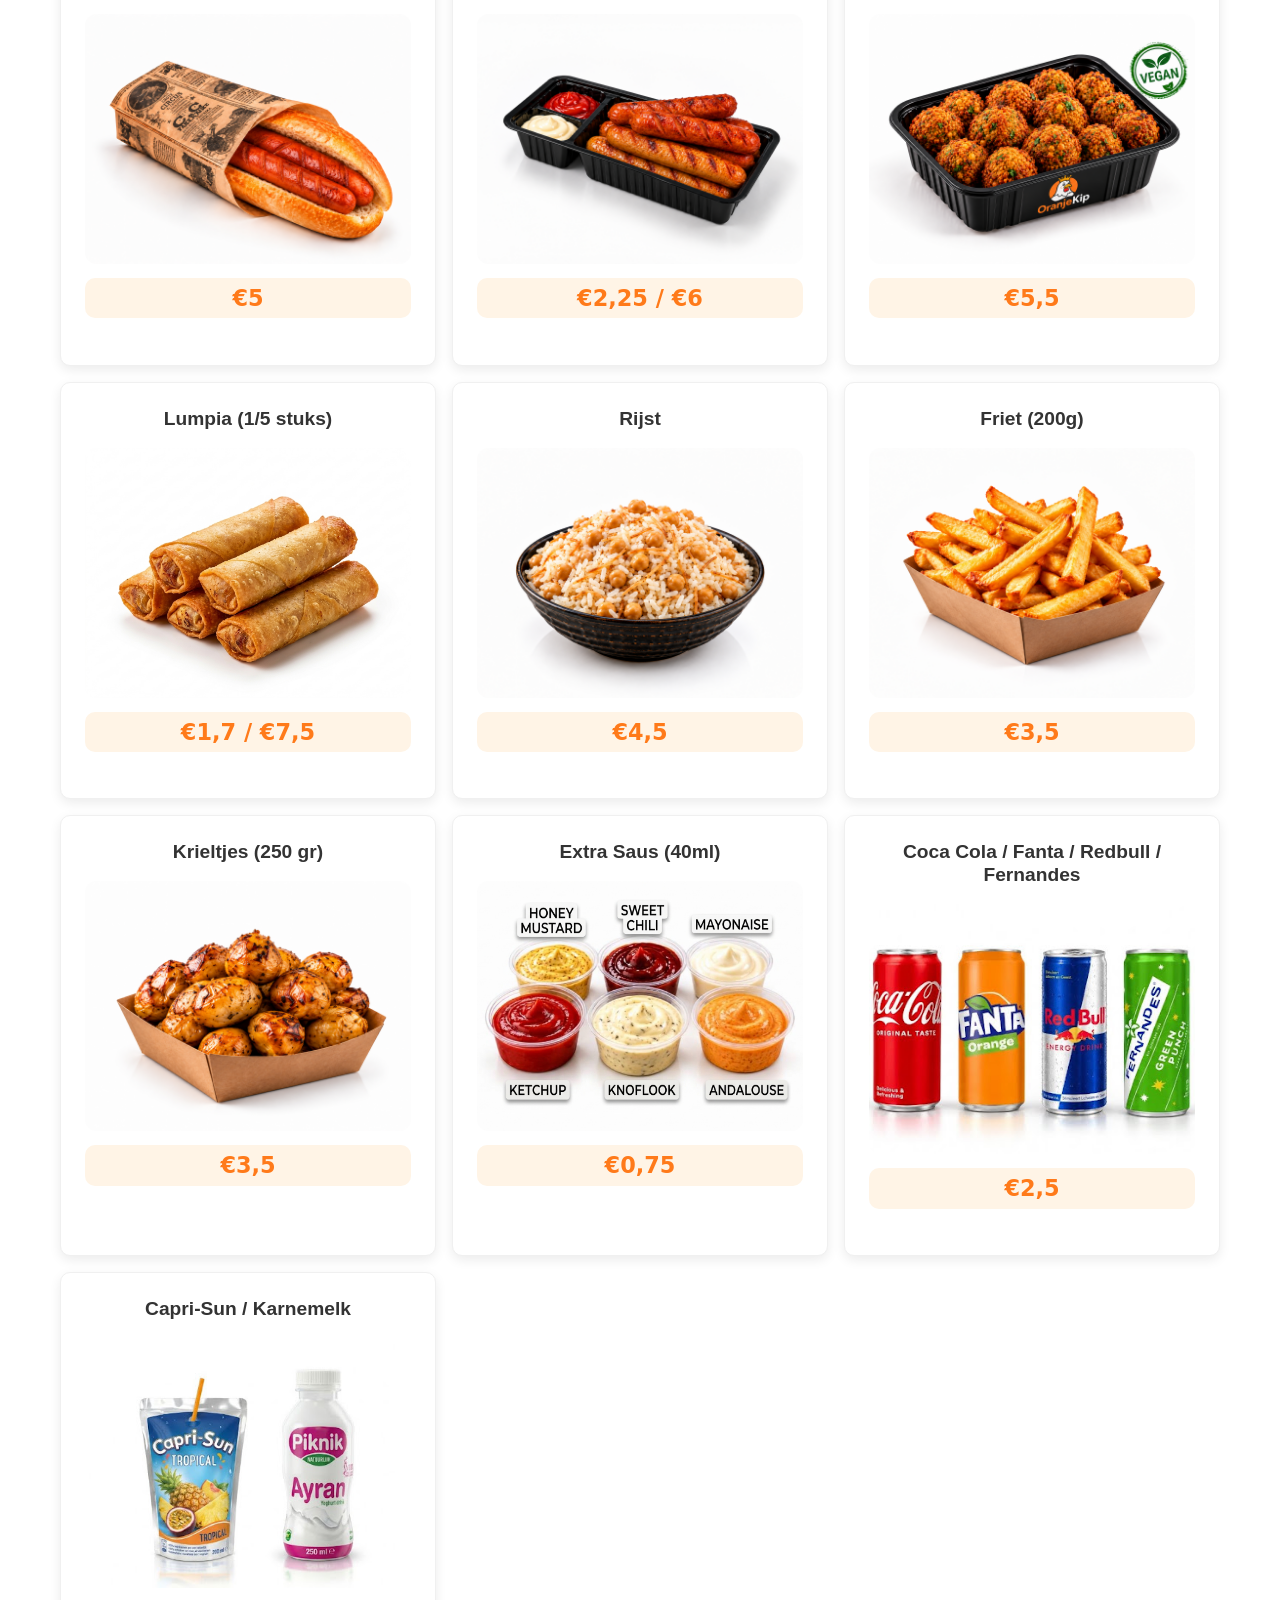
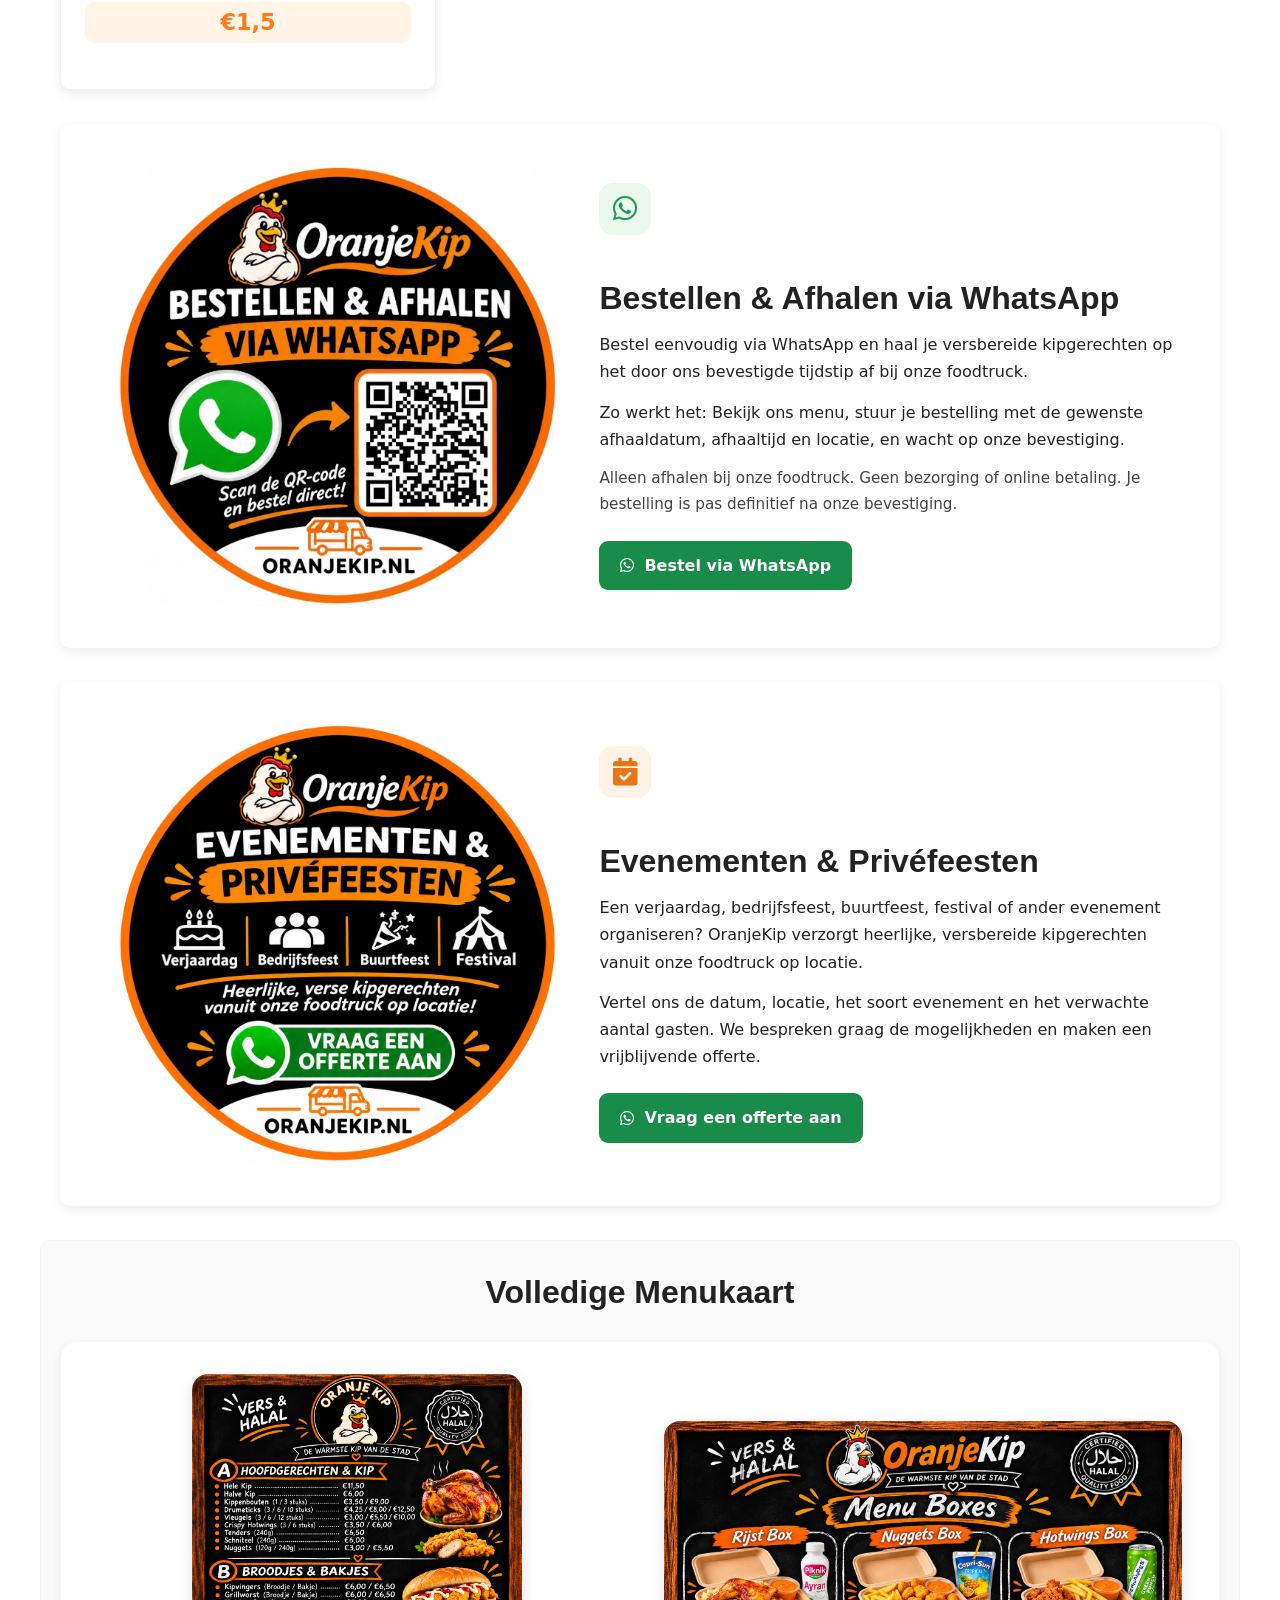
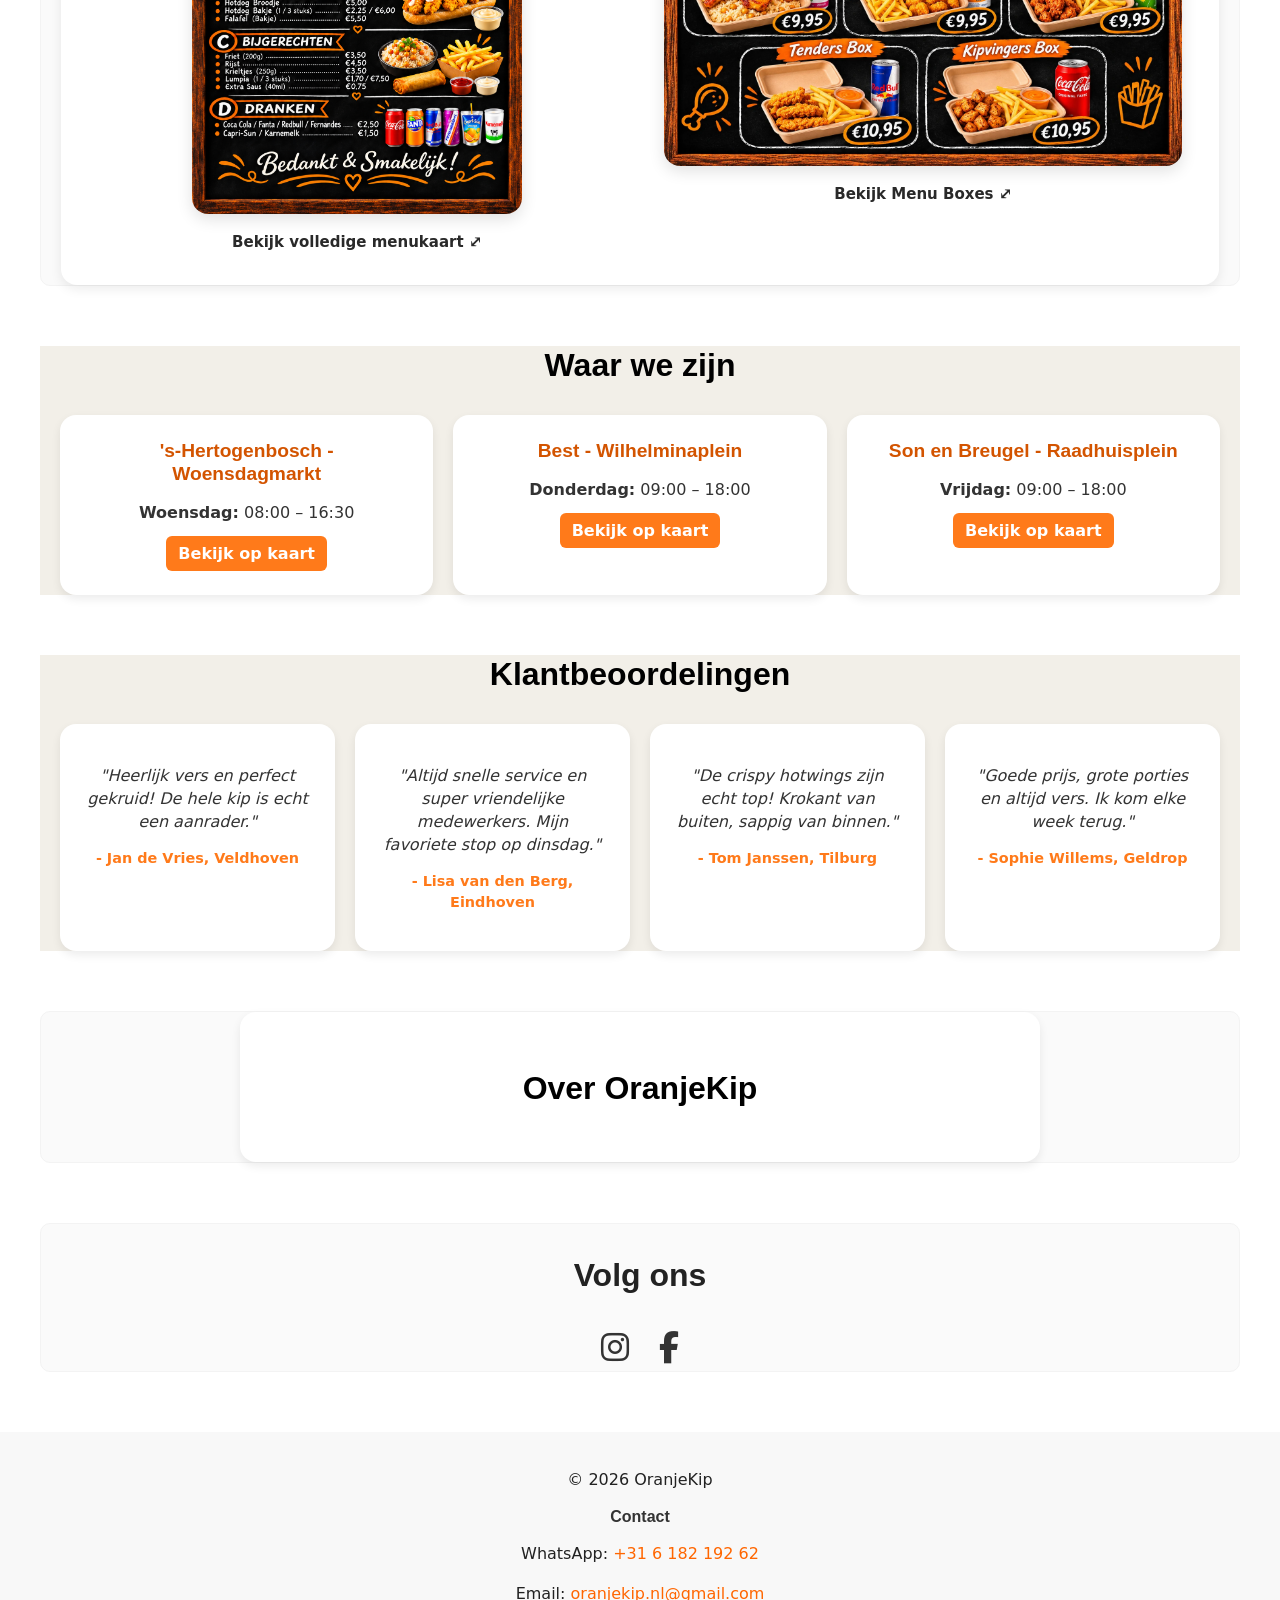
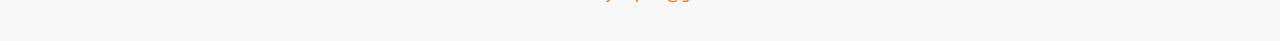
==== commit c1e35a29: "up" ====
--- a/index.html
+++ b/index.html
@@ -10,6 +10,18 @@
   <meta name="description" content="OranjeKip — mobiele halal foodtruck met vers gegrilde kipgerechten." />
   <link rel="stylesheet" href="style.css">
   <link rel="stylesheet" href="https://cdnjs.cloudflare.com/ajax/libs/font-awesome/6.5.0/css/all.min.css" crossorigin="anonymous" referrerpolicy="no-referrer" />
+<style id="flyer-layout-fix">
+#fullmenu .menu-content{display:block!important;text-align:center!important;overflow:visible!important}
+#fullmenu .menu-flyer-grid{display:grid!important;grid-template-columns:repeat(2,minmax(0,1fr))!important;align-items:center!important;justify-items:center!important;width:100%!important;max-width:1100px!important;margin:0 auto!important;gap:clamp(10px,3vw,32px)!important}
+#fullmenu .menu-flyer-trigger{box-sizing:border-box!important;min-width:0!important;width:100%!important;max-width:100%!important;margin:0!important;padding:8px!important;display:flex!important;flex-direction:column!important;align-items:center!important;justify-content:center!important;background:transparent!important;border:0!important;cursor:zoom-in!important}
+#fullmenu .menu-flyer-trigger img{display:block!important;width:auto!important;max-width:100%!important;height:auto!important;max-height:440px!important;object-fit:contain!important;margin:0 auto!important}
+#fullmenu .menu-flyer-trigger span{font-size:clamp(11px,1.6vw,15px)!important;margin-top:8px!important}
+#flyer-zoom-dialog{position:fixed!important;inset:0!important;box-sizing:border-box!important;width:100vw!important;height:100dvh!important;max-width:100vw!important;max-height:100dvh!important;margin:0!important;padding:48px 12px 12px!important;border:0!important;border-radius:0!important;background:rgba(10,10,10,.98)!important;overflow:auto!important}
+#flyer-zoom-dialog::backdrop{background:rgba(0,0,0,.9)!important}
+#flyer-zoom-dialog img{width:auto!important;height:auto!important;max-width:calc(100vw - 24px)!important;max-height:calc(100dvh - 64px)!important;object-fit:contain!important;margin:auto!important}
+#flyer-zoom-dialog .flyer-zoom-close{position:fixed!important;right:18px!important;top:8px!important;z-index:5!important;font-size:40px!important}
+@media(max-width:600px){#fullmenu .menu-flyer-trigger{padding:2px!important}#fullmenu .menu-flyer-trigger img{max-height:300px!important}}
+</style>
 </head>
 <body>
 <div id="preview-banner" class="preview-banner" hidden></div>
@@ -75,7 +87,7 @@
 <section id="fullmenu" class="container fullmenu-section">
   <h2>Volledige Menukaart</h2>
   <div class="menu-content card">
-    <div class="menu-flyer-grid">
+    <div class="menu-flyer-grid" style="display:grid!important;grid-template-columns:minmax(0,1fr) minmax(0,1fr)!important;align-items:center;gap:clamp(10px,3vw,32px);width:100%;max-width:1100px;margin:0 auto;">
       <button class="menu-flyer-trigger" type="button" data-flyer="images/OranjeKip Menu.png" data-title="Volledige Menukaart" aria-label="Volledige Menukaart büyüt">
         <img id="menu-image" src="images/OranjeKip Menu.png" alt="Volledige Menukaart" loading="lazy">
         <span>Bekijk volledige menukaart ⤢</span>
@@ -85,7 +97,6 @@
         <span>Bekijk Menu Boxes ⤢</span>
       </button>
     </div>
-    <a id="menu-pdf" href="docs/menu-oranjekip.pdf" target="_blank" class="download-btn">Menu downloaden / PDF openen</a>
   </div>
 </section>
 
--- a/style.css
+++ b/style.css
@@ -994,3 +994,17 @@
 .flyer-zoom-dialog img {display:block;max-width:calc(96vw - 32px);max-height:calc(96vh - 74px);width:auto;height:auto;object-fit:contain;margin:auto;}
 .flyer-zoom-close {position:absolute;top:4px;right:10px;border:0;background:transparent;color:#fff;font-size:36px;line-height:1;cursor:pointer;padding:0 8px;}
 @media(max-width:600px) {.fullmenu-section .menu-content .menu-flyer-grid {gap:10px;}.fullmenu-section .menu-content .menu-flyer-trigger {padding:2px;font-size:12px;}.fullmenu-section .menu-content .menu-flyer-trigger img {max-height:280px !important;}}
+
+/* Side-by-side flyer gallery; no download button */
+
+#fullmenu .menu-content{display:block!important;text-align:center!important;overflow:visible!important}
+#fullmenu .menu-flyer-grid{display:grid!important;grid-template-columns:repeat(2,minmax(0,1fr))!important;align-items:center!important;justify-items:center!important;width:100%!important;max-width:1100px!important;margin:0 auto!important;gap:clamp(10px,3vw,32px)!important}
+#fullmenu .menu-flyer-trigger{box-sizing:border-box!important;min-width:0!important;width:100%!important;max-width:100%!important;margin:0!important;padding:8px!important;display:flex!important;flex-direction:column!important;align-items:center!important;justify-content:center!important;background:transparent!important;border:0!important;cursor:zoom-in!important}
+#fullmenu .menu-flyer-trigger img{display:block!important;width:auto!important;max-width:100%!important;height:auto!important;max-height:440px!important;object-fit:contain!important;margin:0 auto!important}
+#fullmenu .menu-flyer-trigger span{font-size:clamp(11px,1.6vw,15px)!important;margin-top:8px!important}
+#flyer-zoom-dialog{position:fixed!important;inset:0!important;box-sizing:border-box!important;width:100vw!important;height:100dvh!important;max-width:100vw!important;max-height:100dvh!important;margin:0!important;padding:48px 12px 12px!important;border:0!important;border-radius:0!important;background:rgba(10,10,10,.98)!important;overflow:auto!important}
+#flyer-zoom-dialog::backdrop{background:rgba(0,0,0,.9)!important}
+#flyer-zoom-dialog img{width:auto!important;height:auto!important;max-width:calc(100vw - 24px)!important;max-height:calc(100dvh - 64px)!important;object-fit:contain!important;margin:auto!important}
+#flyer-zoom-dialog .flyer-zoom-close{position:fixed!important;right:18px!important;top:8px!important;z-index:5!important;font-size:40px!important}
+@media(max-width:600px){#fullmenu .menu-flyer-trigger{padding:2px!important}#fullmenu .menu-flyer-trigger img{max-height:300px!important}}
+
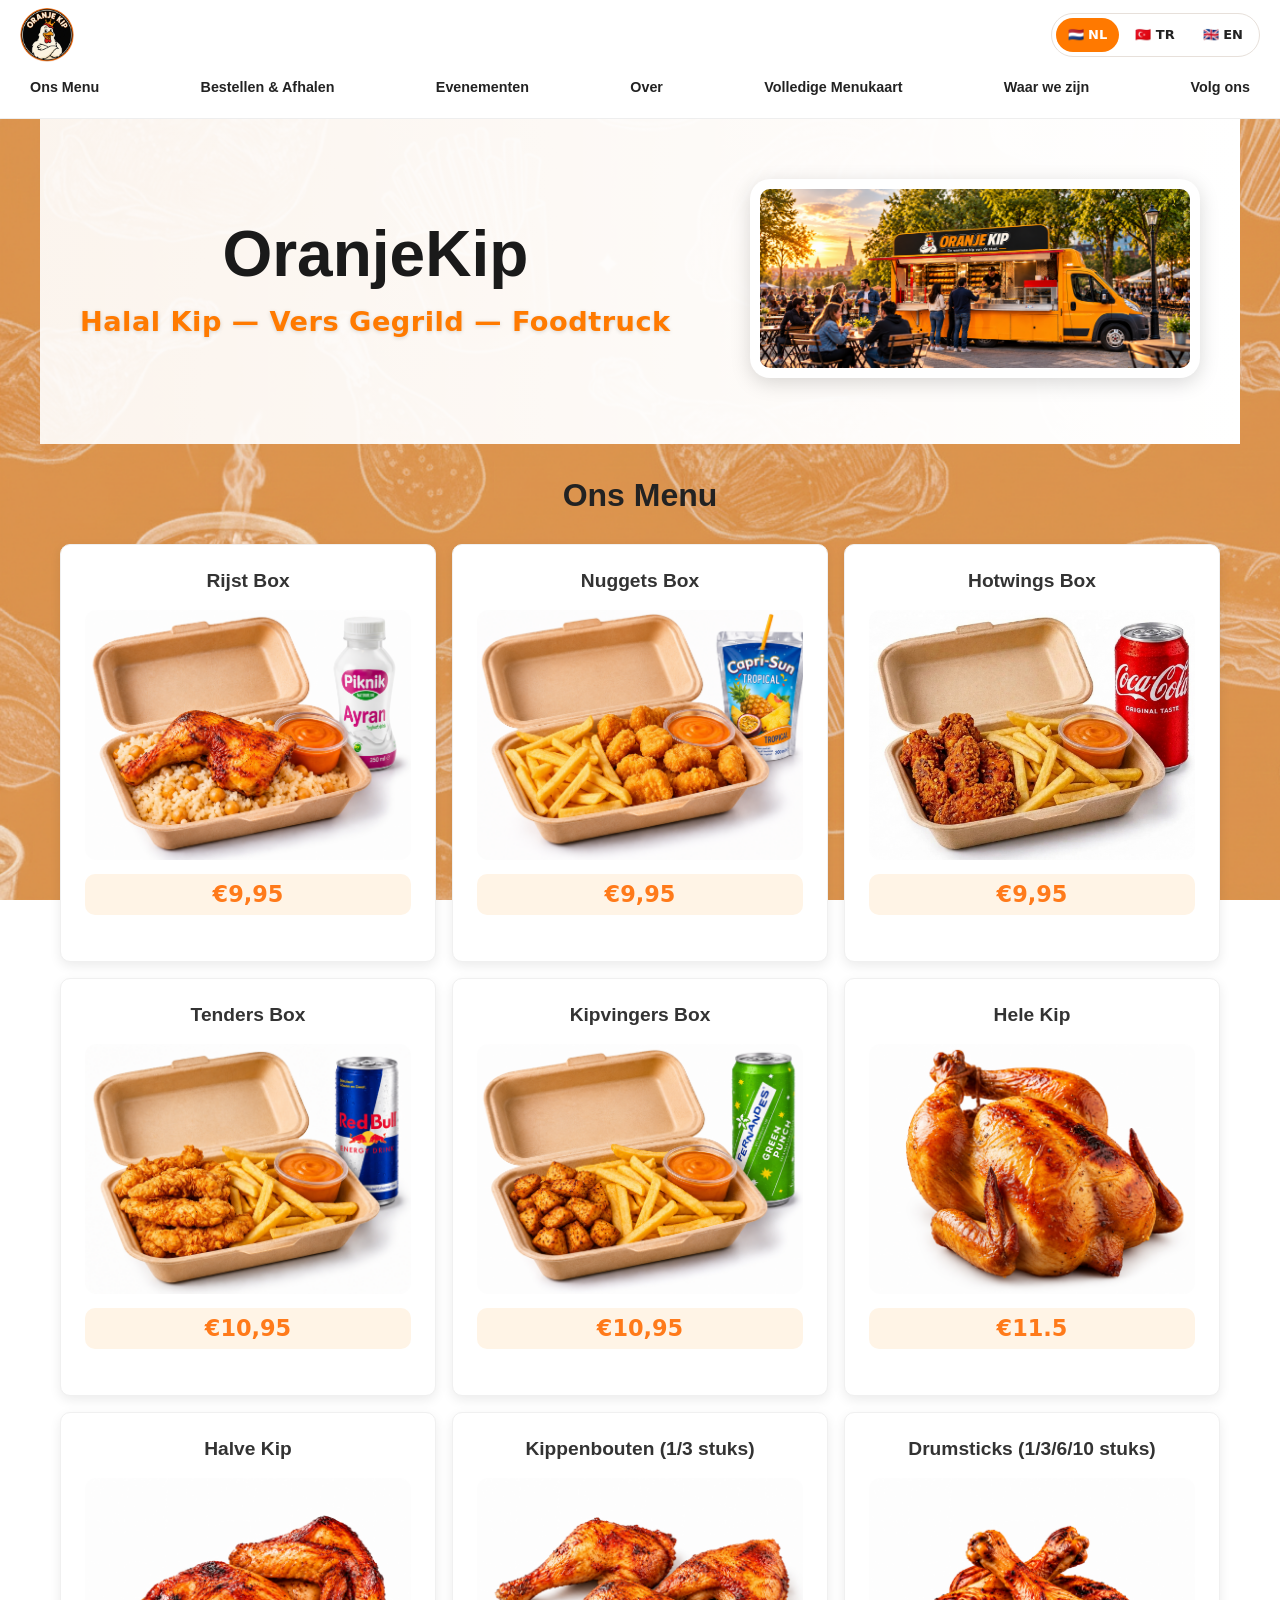
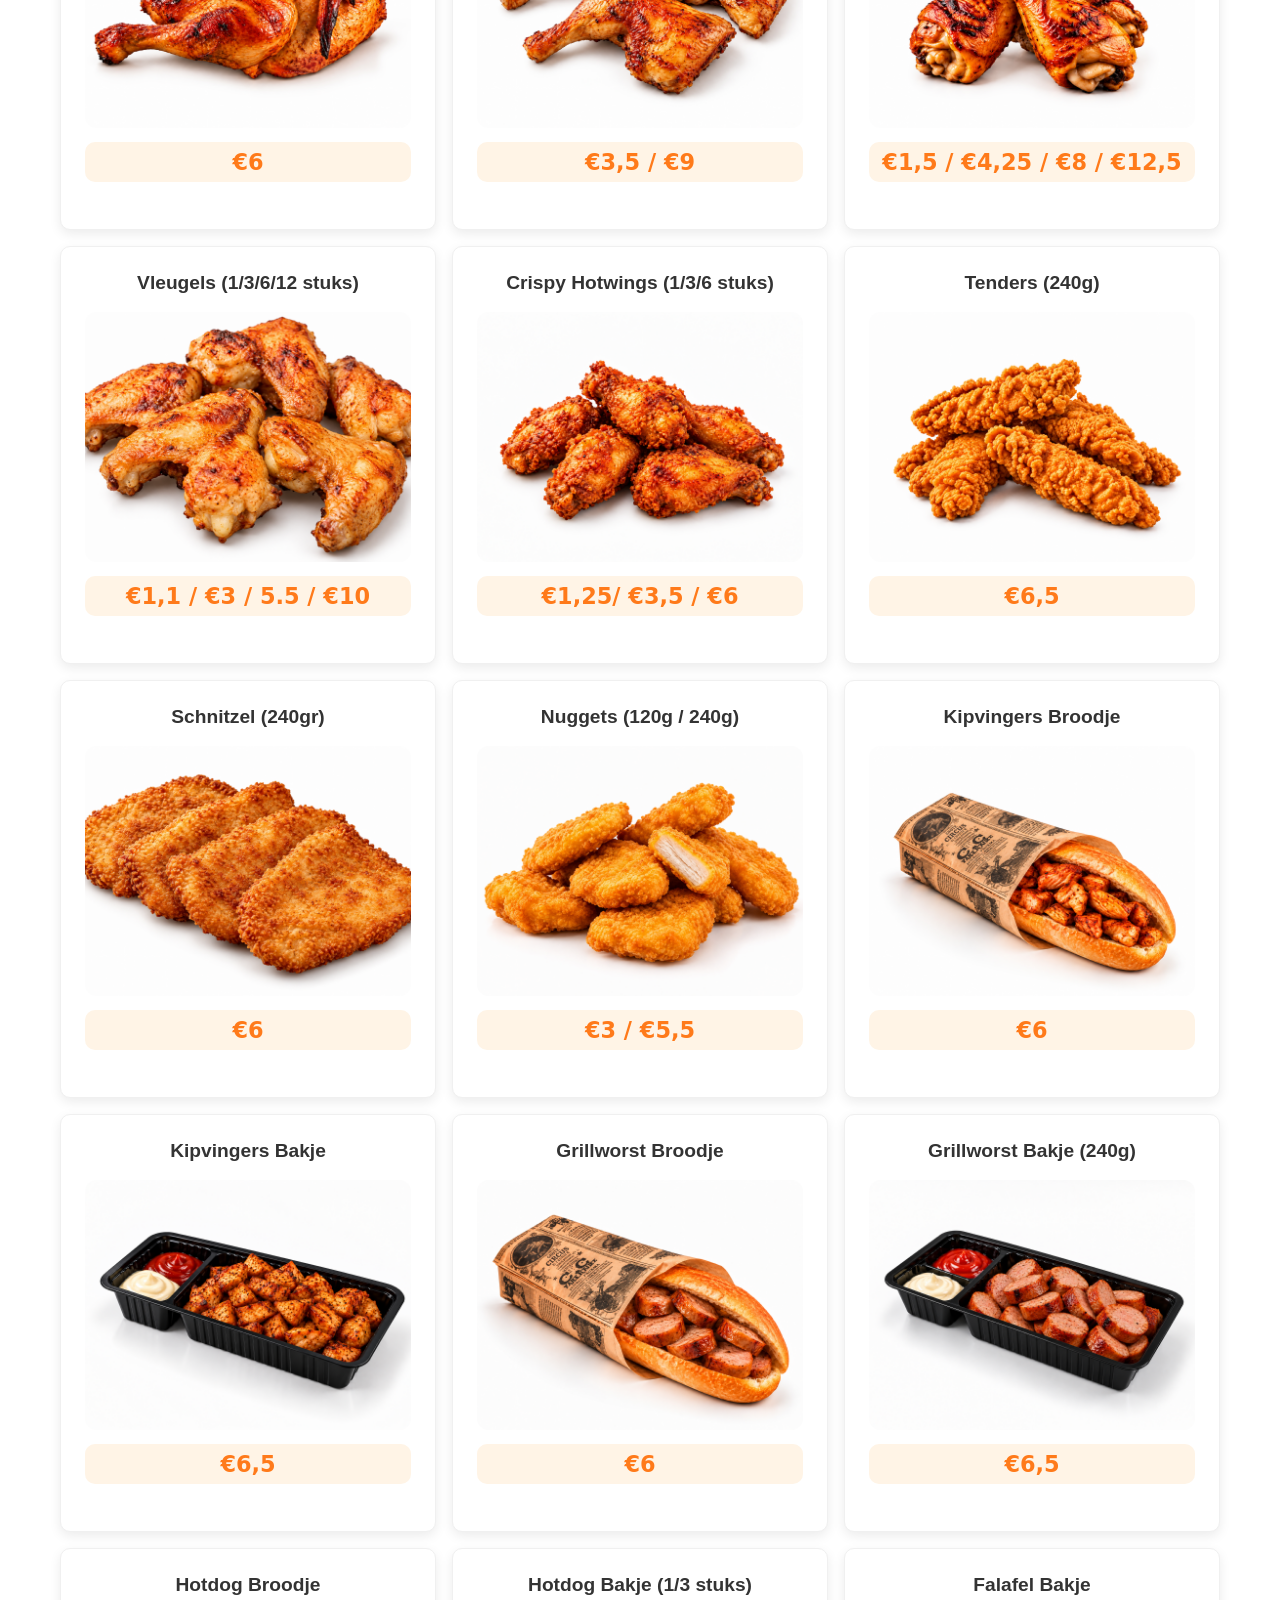
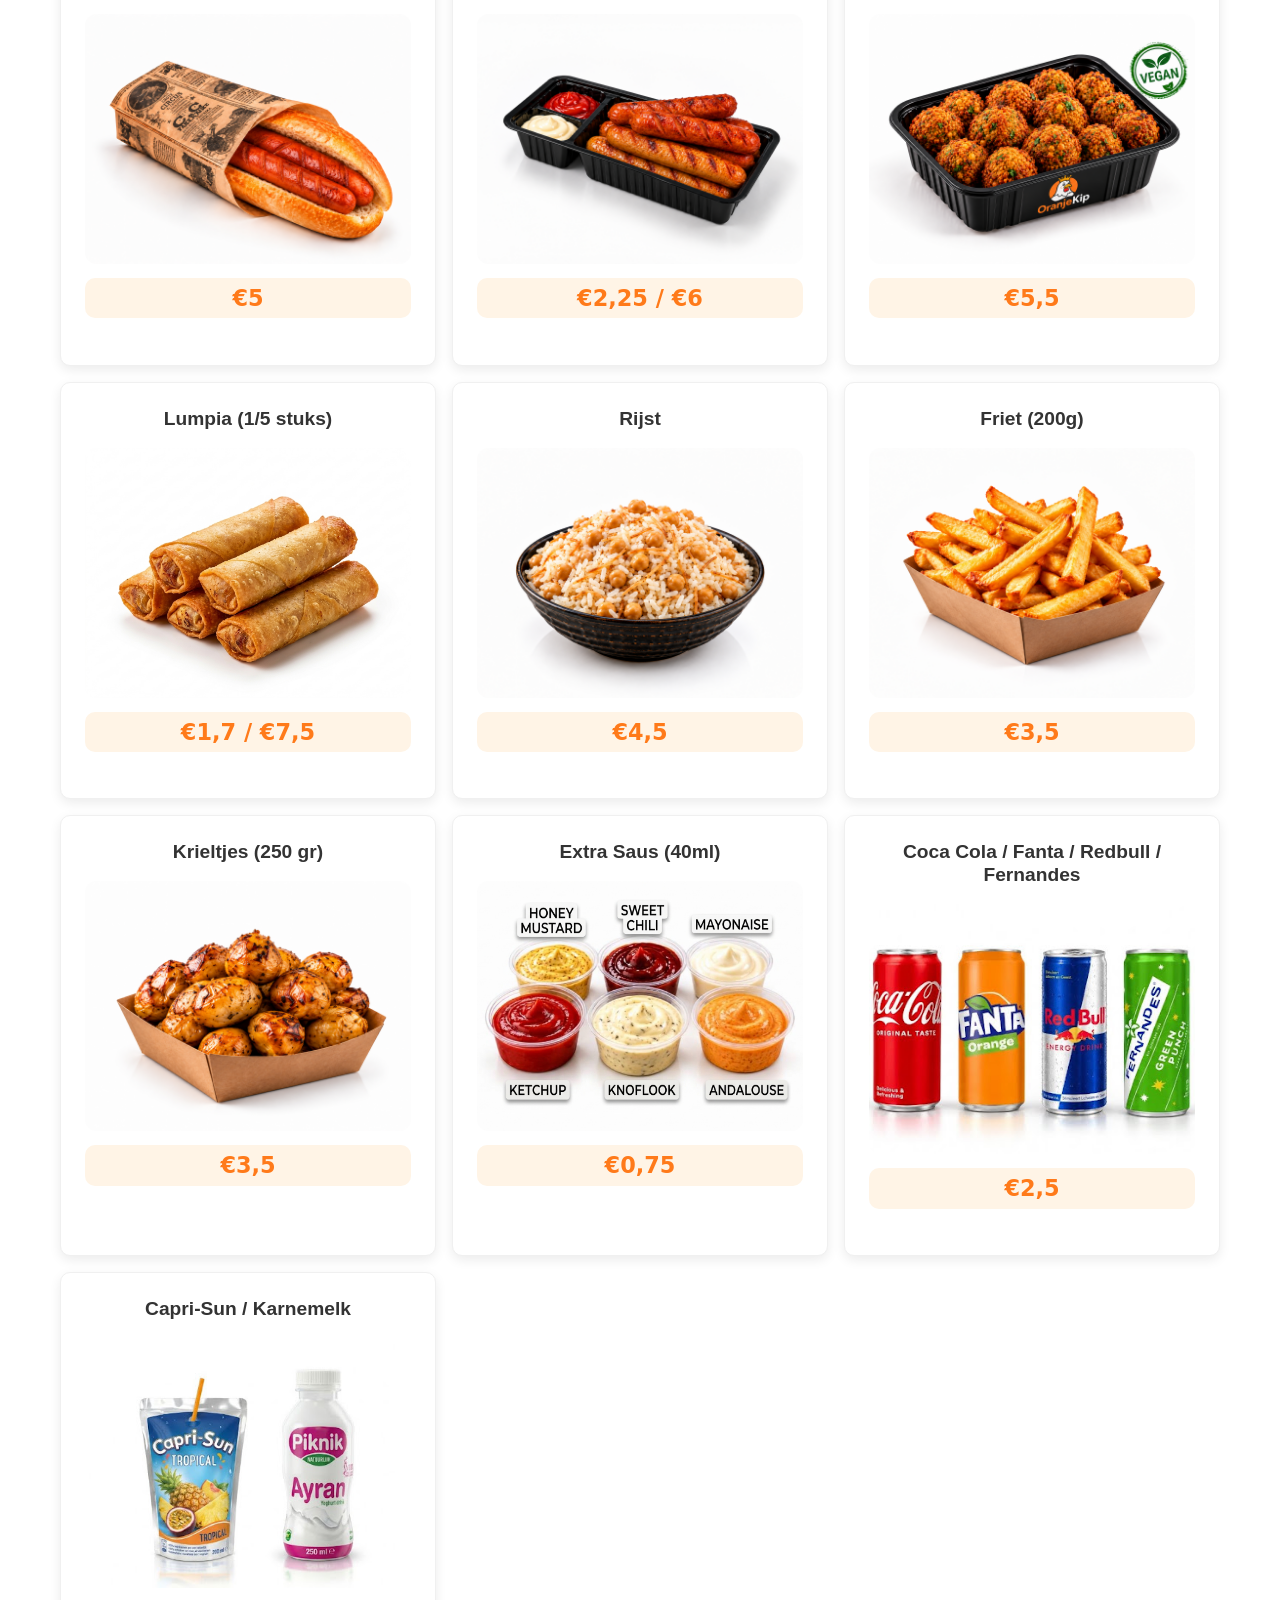
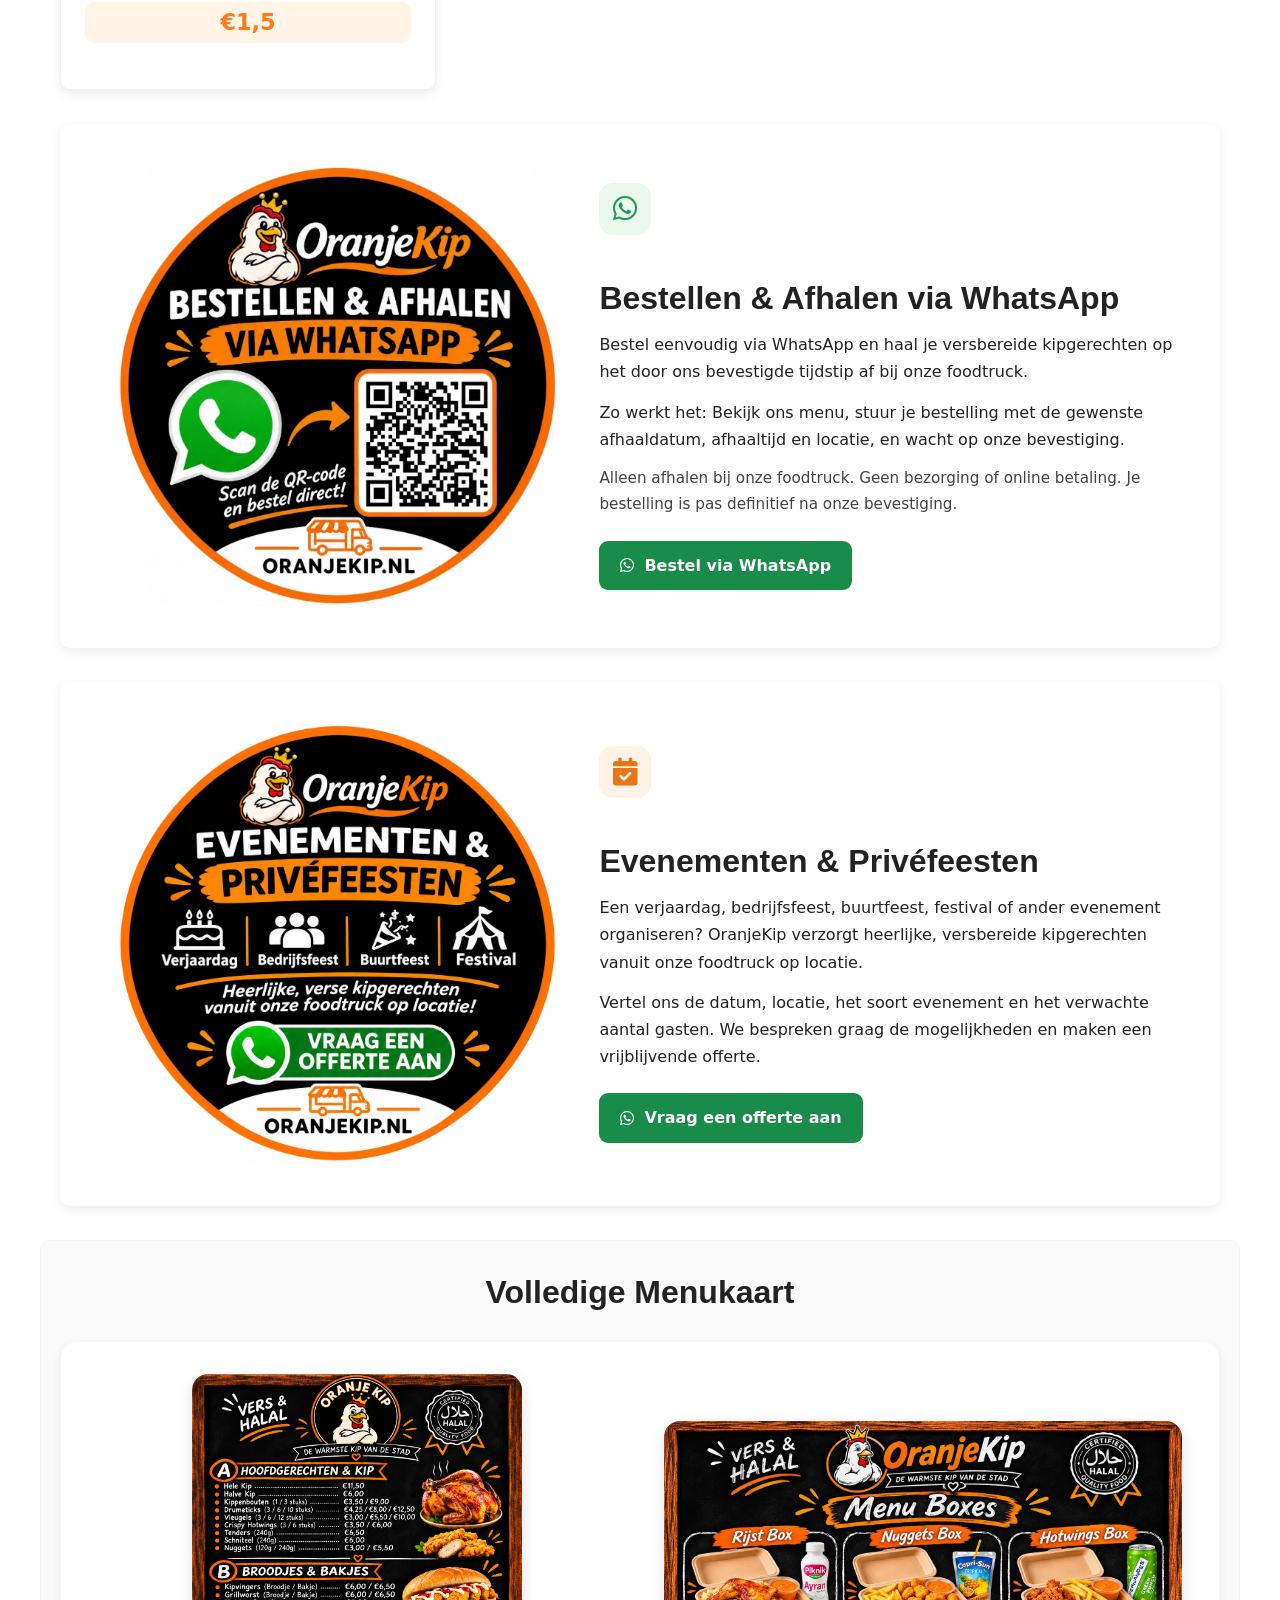
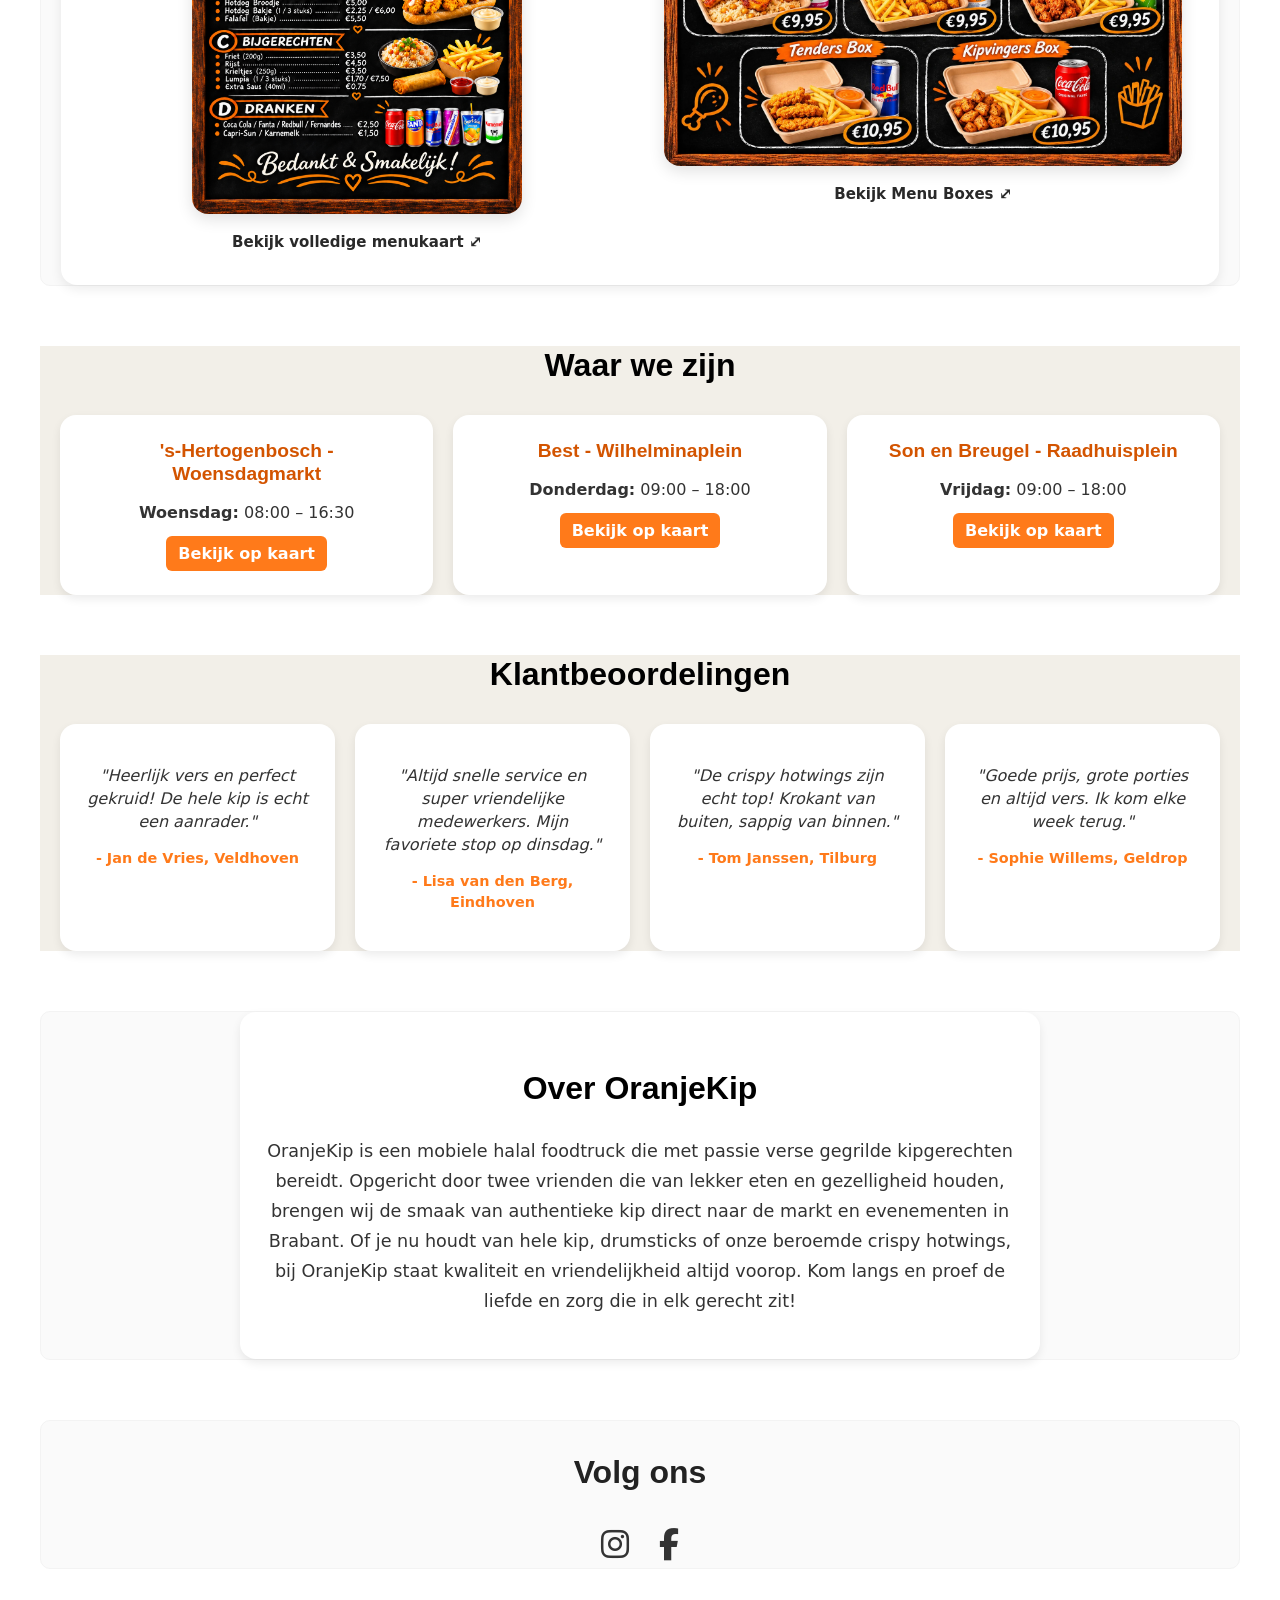
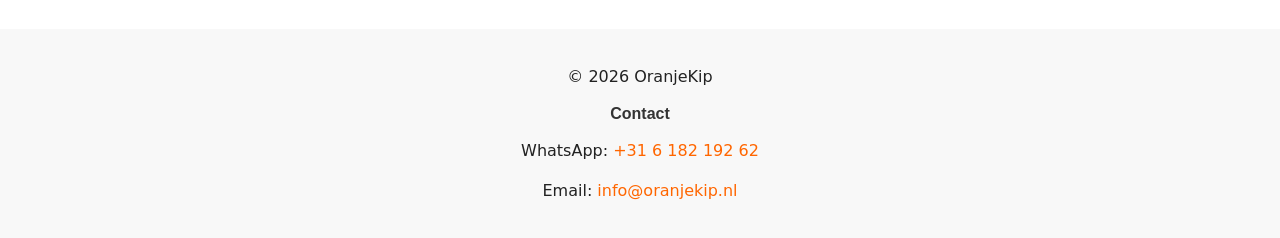
==== commit 3c6cde42: "up" ====
--- a/index.html
+++ b/index.html
@@ -88,8 +88,8 @@
   <h2>Volledige Menukaart</h2>
   <div class="menu-content card">
     <div class="menu-flyer-grid" style="display:grid!important;grid-template-columns:minmax(0,1fr) minmax(0,1fr)!important;align-items:center;gap:clamp(10px,3vw,32px);width:100%;max-width:1100px;margin:0 auto;">
-      <button class="menu-flyer-trigger" type="button" data-flyer="images/OranjeKip Menu.png" data-title="Volledige Menukaart" aria-label="Volledige Menukaart büyüt">
-        <img id="menu-image" src="images/OranjeKip Menu.png" alt="Volledige Menukaart" loading="lazy">
+      <button class="menu-flyer-trigger" type="button" data-flyer="/images/oranje-kip-chalkboard-menu-1-.png" data-title="Volledige Menukaart" aria-label="Volledige Menukaart büyüt">
+        <img id="menu-image" src="/images/oranje-kip-chalkboard-menu-1-.png" alt="Volledige Menukaart" loading="lazy">
         <span>Bekijk volledige menukaart ⤢</span>
       </button>
       <button class="menu-flyer-trigger" type="button" data-flyer="images/menu-boxes-flyer.webp" data-title="Menu Boxes" aria-label="Menu Boxes flyer büyüt">
@@ -252,8 +252,18 @@
   document.getElementById("hero-title").textContent = site.heroTitle || "";
   document.getElementById("hero-tagline").textContent = translated(site.tagline || "");
   document.getElementById("hero-image").src = site.heroImage || "";
-  document.getElementById("menu-image").src = site.menuImage || "";
-  document.getElementById("menu-pdf").href = site.menuPdf || "#";
+  // CMS is the single source of truth for both the thumbnail and full-screen image.
+  const flyerSettings = [
+    ["menu-image", site.menuImage, "/images/oranje-kip-chalkboard-menu-1-.png"],
+    ["menu-boxes-image", site.menuBoxesImage, "/images/menu-boxes-flyer.webp"]
+  ];
+  flyerSettings.forEach(([id, configured, fallback]) => {
+    const img = document.getElementById(id);
+    if (!img) return;
+    const path = String(configured || fallback).trim();
+    img.src = path;
+    img.closest(".menu-flyer-trigger")?.setAttribute("data-flyer", path);
+  });
   document.getElementById("about-title").textContent = translated(site.aboutTitle || "");
   document.getElementById("about-text").textContent = translated(site.aboutText || "");
   document.getElementById("instagram-link").href = site.instagram || "#";
@@ -342,8 +352,9 @@
   if (!dialog || !image || !dialog.showModal) return;
   document.querySelectorAll('.menu-flyer-trigger').forEach(button => {
     button.addEventListener('click', () => {
-      image.src = button.dataset.flyer;
-      image.alt = button.dataset.title;
+      const thumbnail = button.querySelector('img');
+      image.src = thumbnail?.currentSrc || thumbnail?.src || button.dataset.flyer;
+      image.alt = button.dataset.title || thumbnail?.alt || "Flyer";
       dialog.showModal();
     });
   });
